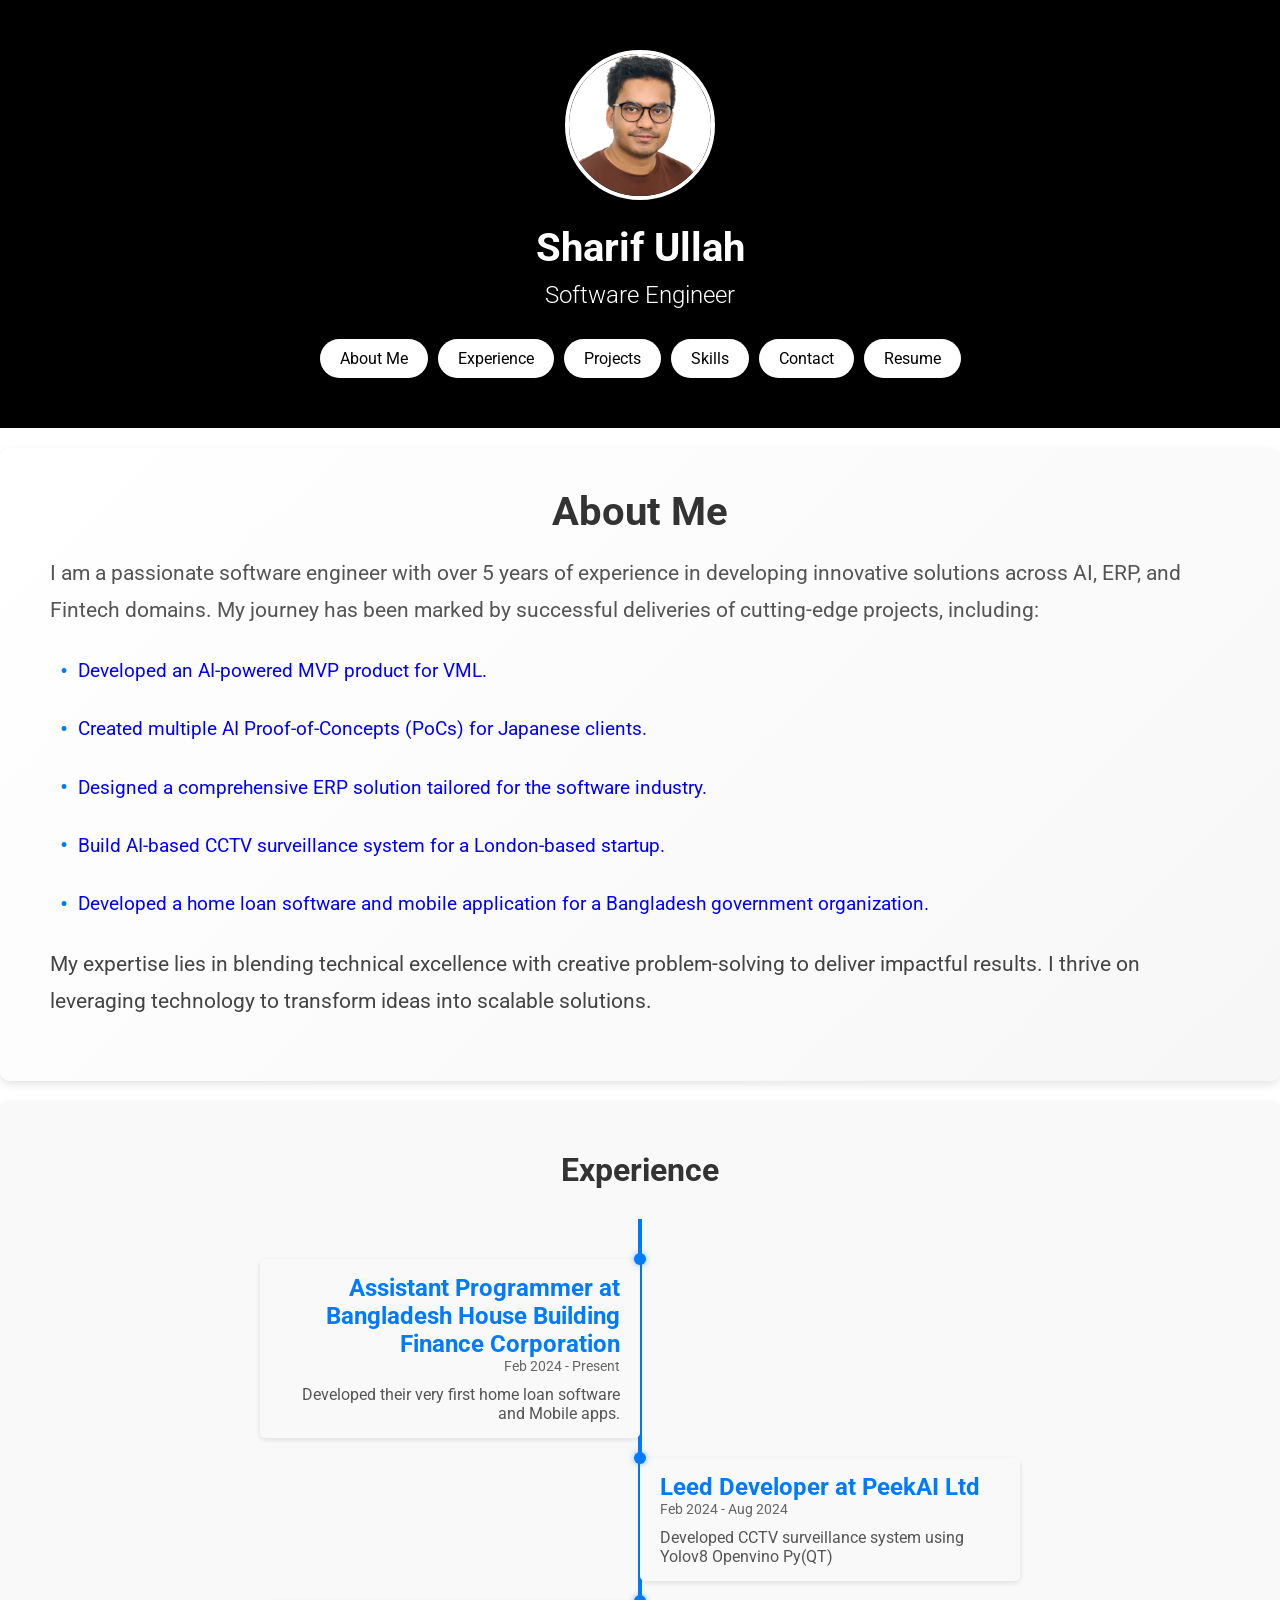
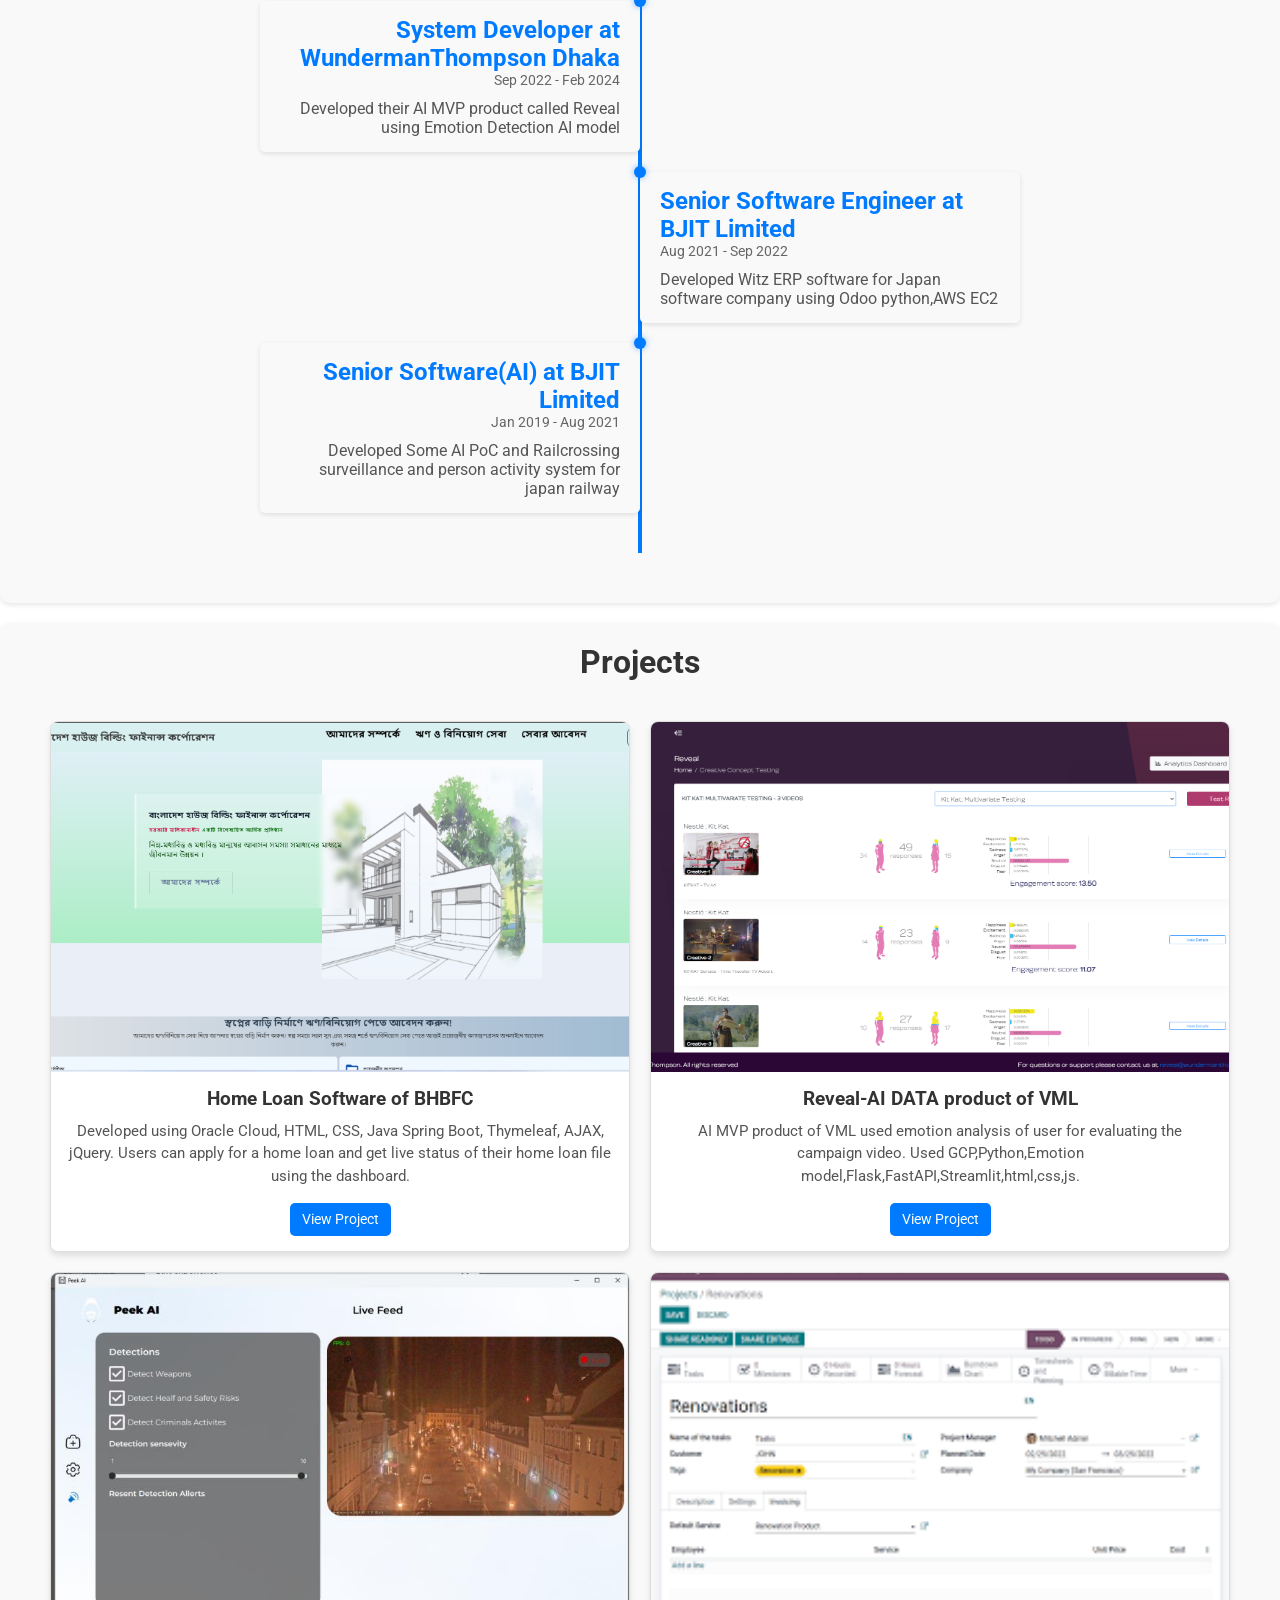
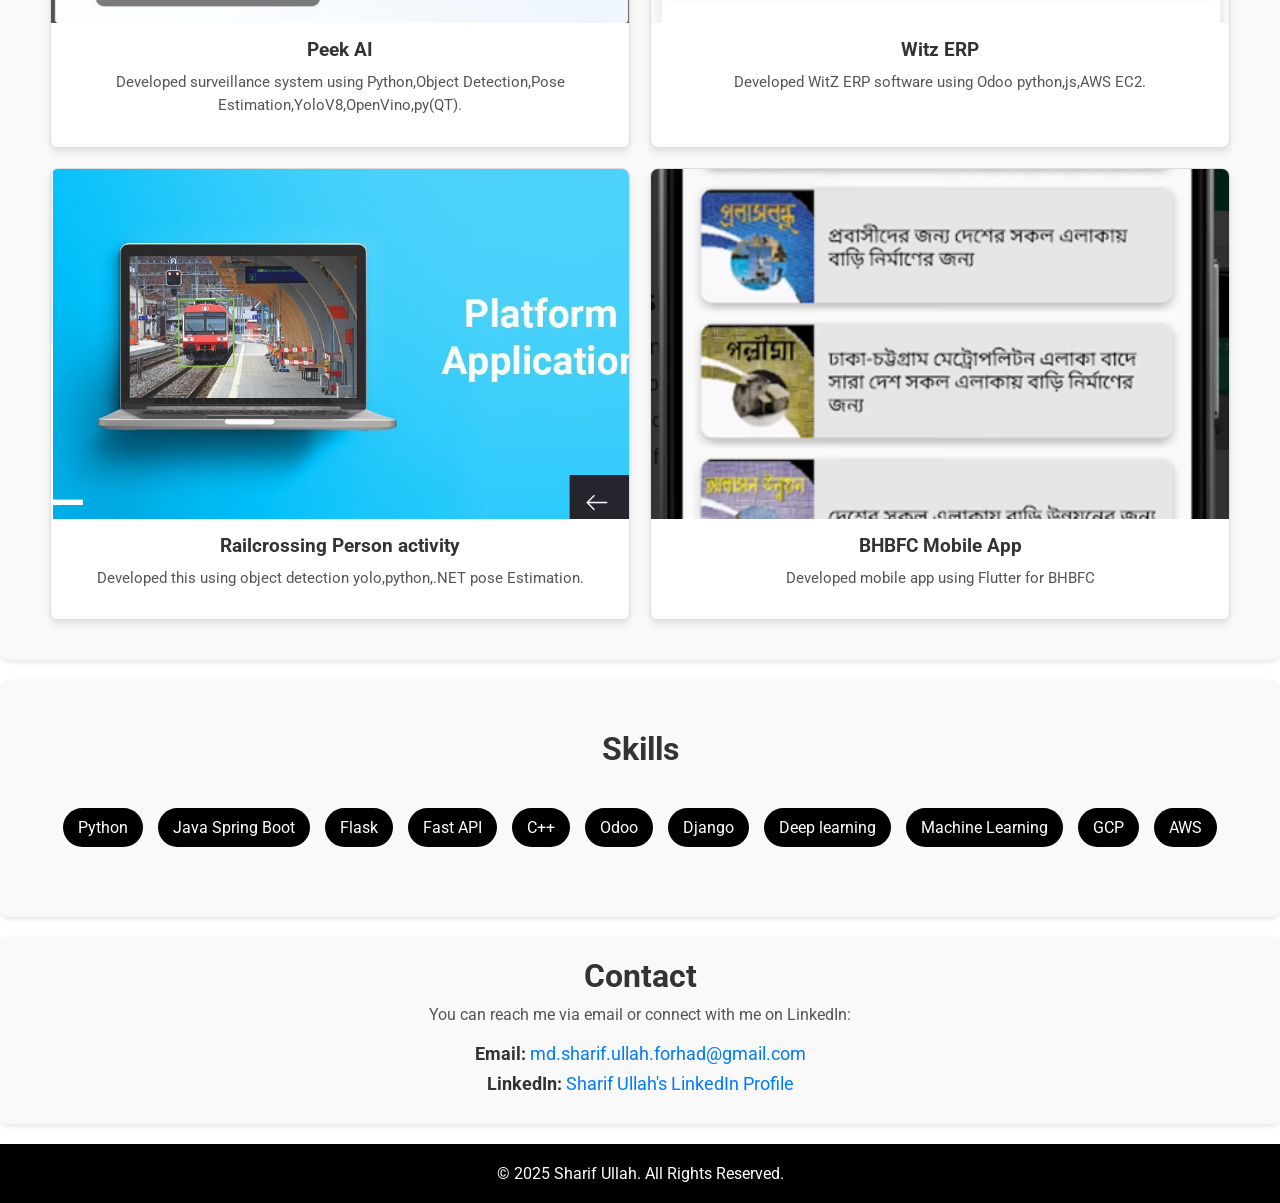
==== index.html @ b0930fbf "created my github io pages" ====
<!DOCTYPE html>
<html lang="en">
<head>
    <meta charset="UTF-8">
    <meta name="viewport" content="width=device-width, initial-scale=1.0">
    <title>Sharif Ullah</title>
    <link href="https://fonts.googleapis.com/css2?family=Roboto:wght@300;400;700&display=swap" rel="stylesheet">
    <style>
        * {
            margin: 0;
            padding: 0;
            box-sizing: border-box;
            font-family: 'Roboto', sans-serif;
        }

        body {
            scroll-behavior: smooth;
            color: #333;
        }

        .header {
            background: #000;
            color: #fff;
            text-align: center;
            padding: 50px 20px;
        }

        .header img {
            width: 150px;
            height: 150px;
            border-radius: 50%;
            border: 4px solid #fff;
            margin-bottom: 20px;
        }

        .header h1 {
            font-size: 2.5rem;
            margin-bottom: 10px;
        }

        .header h2 {
            font-size: 1.5rem;
            font-weight: 300;
            margin-bottom: 30px;
        }

        .nav-buttons {
            display: flex;
            justify-content: center;
            gap: 10px;
        }

        .nav-buttons a {
            text-decoration: none;
            background: #fff;
            color: #000;
            padding: 10px 20px;
            border-radius: 20px;
            font-size: 1rem;
            transition: all 0.3s ease;
        }

        .nav-buttons a:hover {
            background: #f0f0f0;
        }

        section {
            padding: 50px 20px;
            text-align: center;
        }

        #about, #experience, #projects, #skills, #contact {
            background: #f9f9f9;
            margin: 20px 0;
            border-radius: 10px;
            box-shadow: 0 2px 5px rgba(0, 0, 0, 0.1);
        }

        section h2 {
            font-size: 2rem;
            margin-bottom: 20px;
        }

        .experience-container {
            display: flex;
            flex-direction: column;
            align-items: center;
            gap: 20px;
            padding: 20px;
        }

        .experience-item {
            background: #fff;
            border-radius: 10px;
            padding: 20px;
            width: 80%;
            box-shadow: 0 2px 5px rgba(0, 0, 0, 0.1);
            text-align: left;
        }

        .experience-item h3 {
            font-size: 1.5rem;
            margin-bottom: 10px;
        }

        .experience-item p {
            font-size: 1rem;
            line-height: 1.5;
        }

        .project-cards {
            display: grid;
            grid-template-columns: repeat(auto-fit, minmax(300px, 1fr));
            gap: 20px;
            padding: 20px;
        }

        .project-card {
            background: #fff;
            border-radius: 10px;
            box-shadow: 0 2px 5px rgba(0, 0, 0, 0.1);
            overflow: hidden;
            transition: transform 0.3s ease;
        }

        .project-card:hover {
            transform: translateY(-10px);
        }

        .project-card img {
            width: 100%;
            height: 200px;
            object-fit: cover;
        }

        .project-card .content {
            padding: 20px;
        }

        .project-card h3 {
            font-size: 1.5rem;
            margin-bottom: 10px;
        }

        .project-card p {
            font-size: 1rem;
            line-height: 1.5;
        }

        .skills-list {
            display: flex;
            justify-content: center;
            gap: 15px;
            flex-wrap: wrap;
            list-style: none;
            padding: 20px 0;
        }

        .skills-list li {
            background: #000;
            color: #fff;
            padding: 10px 15px;
            border-radius: 20px;
        }

        footer {
            text-align: center;
            padding: 20px;
            background: #000;
            color: #fff;
        }

        #about {
    background: linear-gradient(135deg, #ffffff, #f7f7f7);
    padding: 40px 50px;
    border-radius: 10px;
    box-shadow: 0 4px 8px rgba(0, 0, 0, 0.1);
    font-family: 'Times New Roman', Times, serif;
    width: 100%;
    box-sizing: border-box;
    text-align: left;
}

#about h2 {
    font-size: 2.5rem;
    color: #333;
    text-align: center;
    margin-bottom: 20px;
    font-weight: bold;
}

#about p {
    font-size: 1.3rem;
    line-height: 1.8;
    color: #555;
    margin-bottom: 20px;
}




#about p:last-of-type {
    font-size: 1.3rem;
    line-height: 1.8;
    color: #444;
    margin-top: 20px;
}


#about ul {
    list-style-type: none;
    padding: 0;
    margin: 0;
    font-size: 1.2rem;
    line-height: 1.8;
    color: blue;
    justify-content:center;
}

#about ul li {
    margin-bottom: 15px;
    display: flex;
    align-items: center;
    padding-left: 10px;
}

#about ul li::before {
    content: '\2022'; /* Unicode for bullet point */
    font-size: 1.5rem;
    color: #007BFF; /* Blue color for emphasis */
    margin-right: 10px;
}

#experience {
    padding: 50px 20px;
    font-family: 'Times New Roman', serif;
}

#experience h2 {
    text-align: center;
    font-size: 2rem;
    margin-bottom: 30px;
    color: #333;
}

.timeline {
    position: relative;
    padding: 20px 0;
    margin: 0 auto;
    max-width: 800px;
}

.timeline::before {
    content: '';
    position: absolute;
    left: 50%;
    top: 0;
    bottom: 0;
    width: 4px;
    background-color: #007BFF;
    transform: translateX(-50%);
}

.timeline-item {
    position: relative;
    margin: 20px 0;
    padding-left: 50%;
    padding-right: 20px;
    text-align: left;
}

.timeline-date {
    display: block;
    font-size: 0.9rem;
    color: #666;
    margin-bottom: 5px;
}

.timeline-item:nth-child(odd) {
    padding-left: 20px;
    padding-right: 50%;
    text-align: right;
}

.timeline-dot {
    position: absolute;
    top: 0;
    left: 50%;
    width: 12px;
    height: 12px;
    background-color: #007BFF;
    border-radius: 50%;
    transform: translate(-50%, -50%);
    box-shadow: 0 0 6px rgba(0, 123, 255, 0.5);
}

.timeline-content {
    background-color: #f9f9f9;
    padding: 15px 20px;
    border-radius: 5px;
    box-shadow: 0 2px 5px rgba(0, 0, 0, 0.1);
    display: inline-block;
}

.timeline-content h3 {
    margin: 0;
    font-size: 1.5rem;
    color: #007BFF;
}

.timeline-content p {
    margin: 10px 0 0;
    font-size: 1rem;
    color: #555;
}

.project-card {
    position: relative;
    border: 1px solid #ddd;
    border-radius: 8px;
    overflow: hidden;
    box-shadow: 0 4px 6px rgba(0, 0, 0, 0.1);
    transition: transform 0.3s ease, box-shadow 0.3s ease;
}

.project-card:hover {
    transform: translateY(-10px);
    box-shadow: 0 8px 15px rgba(0, 0, 0, 0.2);
}

.project-card img {
    width: 100%;
    height: auto;
    display: block;
}

.project-card .content {
    padding: 15px;
    background: #fff;
}

.project-card h3 {
    margin: 0 0 10px;
    font-size: 1.2rem;
    color: #333;
}

.project-card p {
    margin: 0 0 15px;
    color: #555;
    font-size: 0.95rem;
    line-height: 1.5;
}

.project-link {
    display: inline-block;
    padding: 8px 12px;
    font-size: 0.9rem;
    color: #fff;
    background-color: #007BFF;
    text-decoration: none;
    border-radius: 5px;
    transition: background-color 0.3s ease, transform 0.2s ease;
}

.project-link:hover {
    background-color: #0056b3;
    transform: scale(1.05);
}

#projects {
    padding: 20px;
    font-family: Arial, sans-serif;
}

#projects h2 {
    text-align: center;
    margin-bottom: 20px;
    font-size: 2rem;
    color: #333;
}

.project-cards {
    display: flex;
    flex-wrap: wrap; /* Allow wrapping for responsiveness */
    gap: 20px; /* Space between cards */
    justify-content: center;
}

.project-card {
    width: calc(50% - 20px); /* 50% width minus gap for two cards in a row */
    border: 1px solid #ddd;
    border-radius: 8px;
    overflow: hidden;
    box-shadow: 0 4px 6px rgba(0, 0, 0, 0.1);
    transition: transform 0.3s ease, box-shadow 0.3s ease;
    background-color: #fff;
  
}


.project-card:hover {
    transform: translateY(-10px);
    box-shadow: 0 8px 15px rgba(0, 0, 0, 0.2);
}

.project-card img {
    width: 100%;
    height: 350px;
    display: block;
}

.project-card .content {
    padding: 15px;
}

.project-card h3 {
    margin: 0 0 10px;
    font-size: 1.2rem;
    color: #333;
}

.project-card p {
    margin: 0 0 15px;
    color: #555;
    font-size: 0.95rem;
    line-height: 1.5;
}

.project-link {
    display: inline-block;
    padding: 8px 12px;
    font-size: 0.9rem;
    color: #fff;
    background-color: #007BFF;
    text-decoration: none;
    border-radius: 5px;
    transition: background-color 0.3s ease, transform 0.2s ease;
}

.project-link:hover {
    background-color: #0056b3;
    transform: scale(1.05);
}

#contact {
    padding: 20px;
    font-family: Arial, sans-serif;
    text-align: center;
    background-color: #f9f9f9;
    border-radius: 8px;
}

#contact h2 {
    font-size: 2rem;
    color: #333;
    margin-bottom: 10px;
}

#contact p {
    font-size: 1rem;
    color: #555;
    margin-bottom: 20px;
}

#contact ul {
    list-style: none;
    padding: 0;
    margin: 0;
}

#contact li {
    margin: 10px 0;
    font-size: 1.1rem;
}

#contact a {
    color: #007BFF;
    text-decoration: none;
    transition: color 0.3s ease;
}

#contact a:hover {
    color: #0056b3;
    text-decoration: underline;
}


@media (max-width: 768px) {
    .timeline::before {
        left: 20px;
    }

    .timeline-item {
        padding-left: 40px;
        padding-right: 20px;
        text-align: left;
    }

    .timeline-item:nth-child(odd) {
        padding-left: 40px;
        padding-right: 20px;
        text-align: left;
    }

    .timeline-dot {
        left: 20px;
    }
}




    </style>
    
</head>
<body>

    <header class="header">
        <img src="assets/sharif_profile.jpg" alt="Your Picture">
        <h1>Sharif Ullah</h1>
        <h2>Software Engineer</h2>
        <div class="nav-buttons">
            <a href="#about">About Me</a>
            <a href="#experience">Experience</a>
            <a href="#projects">Projects</a>
            <a href="#skills">Skills</a>
            <a href="#contact">Contact</a>
            <a href="/assets/updated_cv_sharif.pdf" target="_blank">Resume</a>

        </div>
    </header>

    <section id="about">
        <h2>About Me</h2>
        <p>I am a passionate software engineer with over 5 years of experience in developing innovative solutions across AI, ERP, and Fintech domains. My journey has been marked by successful deliveries of cutting-edge projects, including:  </p>
        <ul>
            <li>Developed an AI-powered MVP product for VML.</li>
            <li>Created multiple AI Proof-of-Concepts (PoCs) for Japanese clients.</li>
            <li>Designed a comprehensive ERP solution tailored for the software industry.</li>
            <li>Build AI-based CCTV surveillance system for a London-based startup.</li>
            <li>Developed a home loan software and mobile application for a Bangladesh government organization.</li>
        </ul>
        <p>My expertise lies in blending technical excellence with creative problem-solving to deliver impactful results. I thrive on leveraging technology to transform ideas into scalable solutions.</p>
    </section>

    <section id="experience">
        <h2>Experience</h2>
        <div class="timeline">
            <div class="timeline-item">
                <div class="timeline-dot"></div>
                <div class="timeline-content">
                    <h3>Assistant Programmer at Bangladesh House Building Finance Corporation</h3>
                    <span class="timeline-date">Feb 2024 - Present</span>
                    <p>Developed their very first home loan software and Mobile apps.</p>
                </div>
            </div>
            <div class="timeline-item">
                <div class="timeline-dot"></div>
                <div class="timeline-content">
                    <h3>Leed Developer at PeekAI Ltd</h3>
                    <span class="timeline-date">Feb 2024 - Aug 2024</span>
                    <p>Developed CCTV surveillance system using Yolov8 Openvino Py(QT)</p>
                </div>
            </div>


            <div class="timeline-item">
                <div class="timeline-dot"></div>
                <div class="timeline-content">
                    <h3>System Developer at WundermanThompson Dhaka</h3>
                    <span class="timeline-date">Sep 2022 - Feb 2024</span>
                    <p>Developed their AI MVP product called Reveal using Emotion Detection AI model</p>
                </div>
            </div>

            <div class="timeline-item">
                <div class="timeline-dot"></div>
                <div class="timeline-content">
                    <h3>Senior Software Engineer at BJIT Limited</h3>
                    <span class="timeline-date">Aug 2021 - Sep  2022</span>
                    <p>Developed Witz ERP software for Japan software company using Odoo python,AWS EC2</p>
                </div>
            </div>

            <div class="timeline-item">
                <div class="timeline-dot"></div>
                <div class="timeline-content">
                    <h3>Senior Software(AI) at BJIT Limited</h3>
                    <span class="timeline-date">Jan 2019 - Aug  2021</span>
                    <p>Developed Some AI PoC and Railcrossing  surveillance and person activity system for japan railway</p>
                </div>
            </div>

            
        </div>
    </section>
    
    

    <section id="projects">
        <h2>Projects</h2>
        <div class="project-cards">
            <div class="project-card">
                <img src="assets/esheba.png" alt="Project 1">
                <div class="content">
                    <h3>Home Loan Software of BHBFC</h3>
                    <p>Developed using Oracle Cloud, HTML, CSS, Java Spring Boot, Thymeleaf, AJAX, jQuery. Users can apply for a home loan and get live status of their home loan file using the dashboard.</p>
                    <a href="https://esheba.bhbfc.gov.bd/" target="_blank" class="project-link">View Project</a>
                </div>
            </div>
            
            <div class="project-card">
                <img src="assets/reveal.png" alt="Project 2">
                <div class="content">
                    <h3>Reveal-AI DATA product of VML</h3>
                    <p>AI MVP product of VML used emotion analysis of user for evaluating the campaign video. Used GCP,Python,Emotion model,Flask,FastAPI,Streamlit,html,css,js.</p>
                    <a href="https://www.vml.com/reveal" target="_blank" class="project-link">View Project</a>
                </div>
            </div>
            <div class="project-card">
                <img src="assets/peek_ai.jpg" alt="Project 3">
                <div class="content">
                    <h3>Peek AI</h3>
                    <p>Developed surveillance system using Python,Object Detection,Pose Estimation,YoloV8,OpenVino,py(QT).</p>
                </div>
            </div>

            <div class="project-card">
                <img src="assets/erp.png" alt="Project 3">
                <div class="content">
                    <h3>Witz ERP</h3>
                    <p>Developed WitZ ERP software using Odoo python,js,AWS EC2.</p>
                </div>
            </div>
            <div class="project-card">
                <img src="assets/railcrossing.png" alt="Project 3">
                <div class="content">
                    <h3>Railcrossing Person activity</h3>
                    <p>Developed this using object detection yolo,python,.NET pose Estimation.</p>
                </div>
            </div>
            <div class="project-card">
                <img src="assets/mobile_app.png" alt="Project 3">
                <div class="content">
                    <h3>BHBFC Mobile App</h3>
                    <p>Developed mobile app using Flutter for BHBFC</p>
                </div>
            </div>


        </div>
    </section>

    <section id="skills">
        <h2>Skills</h2>
        <ul class="skills-list">
            <li>Python</li>
            <li>Java Spring Boot</li>
            <li>Flask</li>
            <li>Fast API</li>
            <li>C++</li>
            <li>Odoo</li>
            <li>Django</li>
            <li>Deep learning</li>
            <li>Machine Learning</li>
            <li>GCP</li>
            <li>AWS</li>

        </ul>
    </section>

    <section id="contact">
        <h2>Contact</h2>
        <p>You can reach me via email or connect with me on LinkedIn:</p>
        <ul>
            <li>
                <strong>Email:</strong> 
                <a href="mailto:md.sharif.ullah.forhad@gmail.com">md.sharif.ullah.forhad@gmail.com</a>
            </li>
            <li>
                <strong>LinkedIn:</strong> 
                <a href="https://www.linkedin.com/in/sharif-ullah-781414139/?originalSubdomain=bd" target="_blank">
                    Sharif Ullah's LinkedIn Profile
                </a>
            </li>
        </ul>
    </section>
    

    <footer>
        <p>&copy; 2025 Sharif Ullah. All Rights Reserved.</p>
    </footer>

</body>
</html>
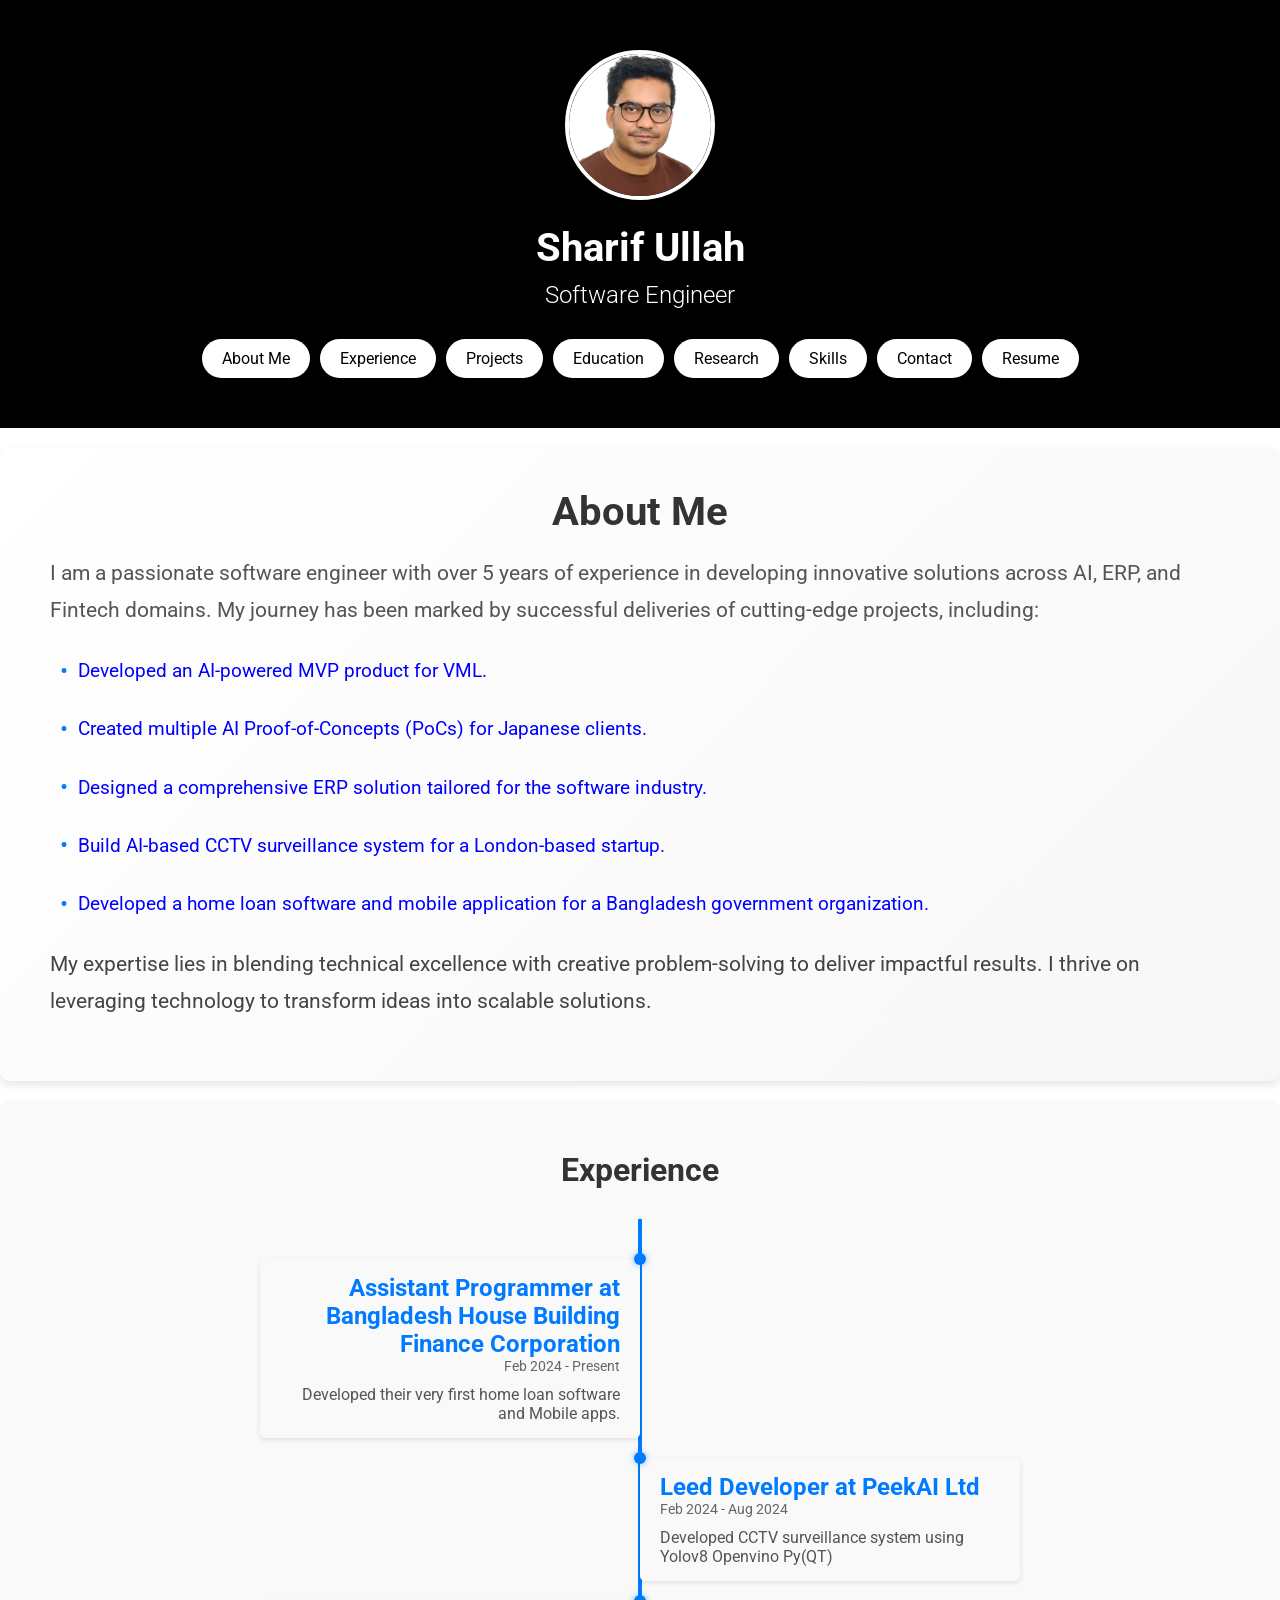
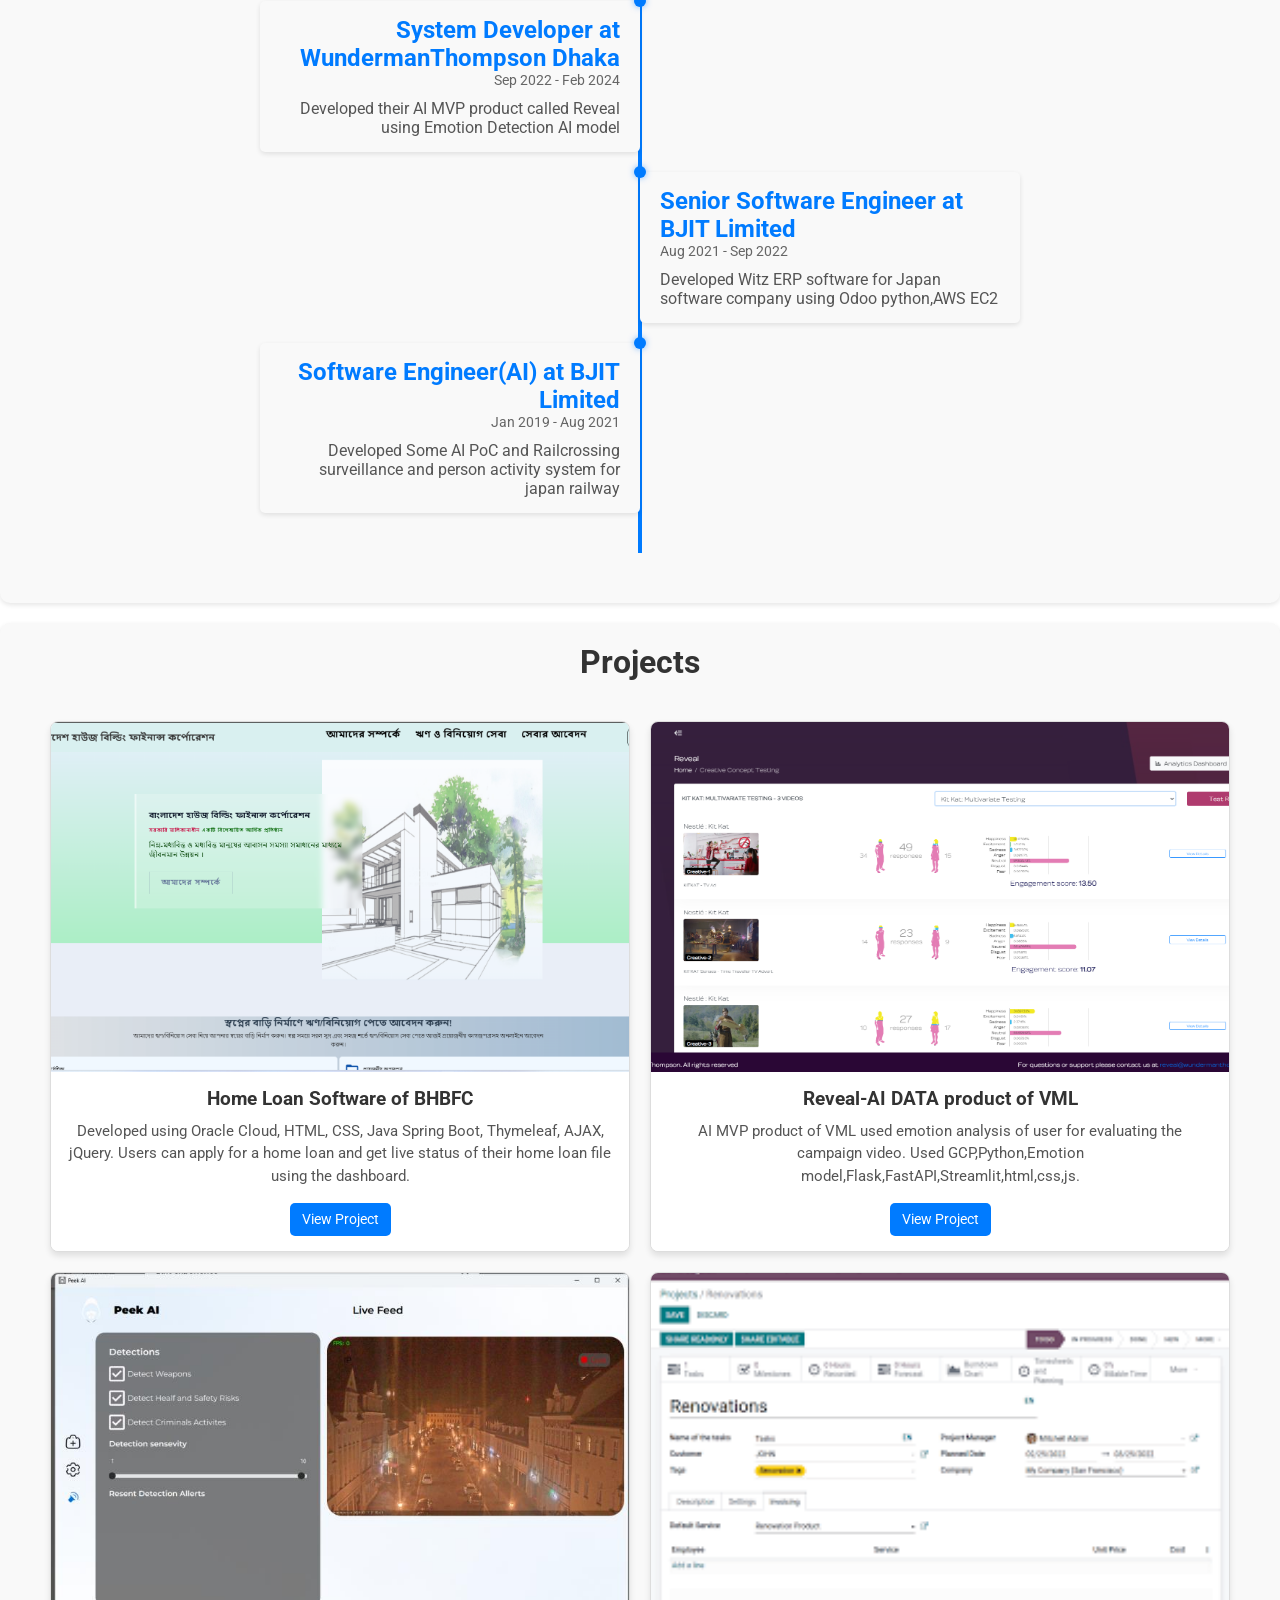
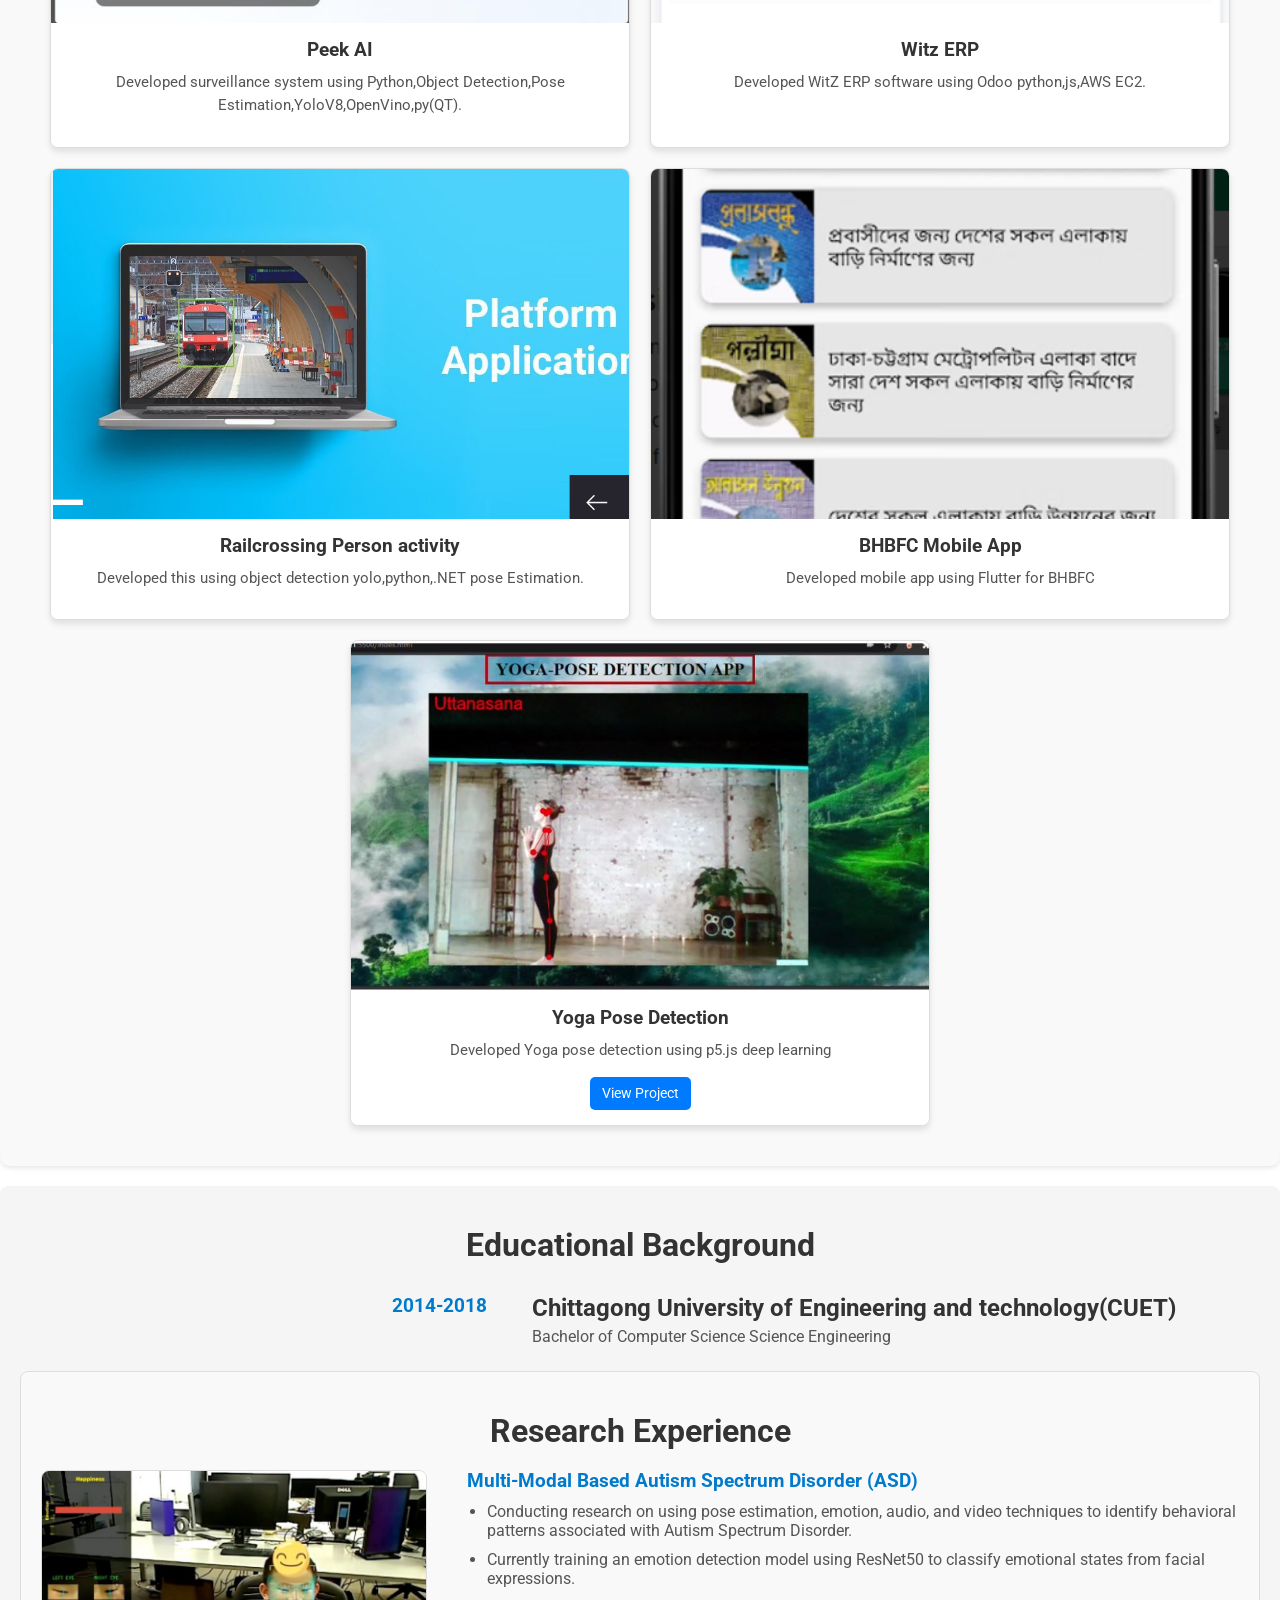
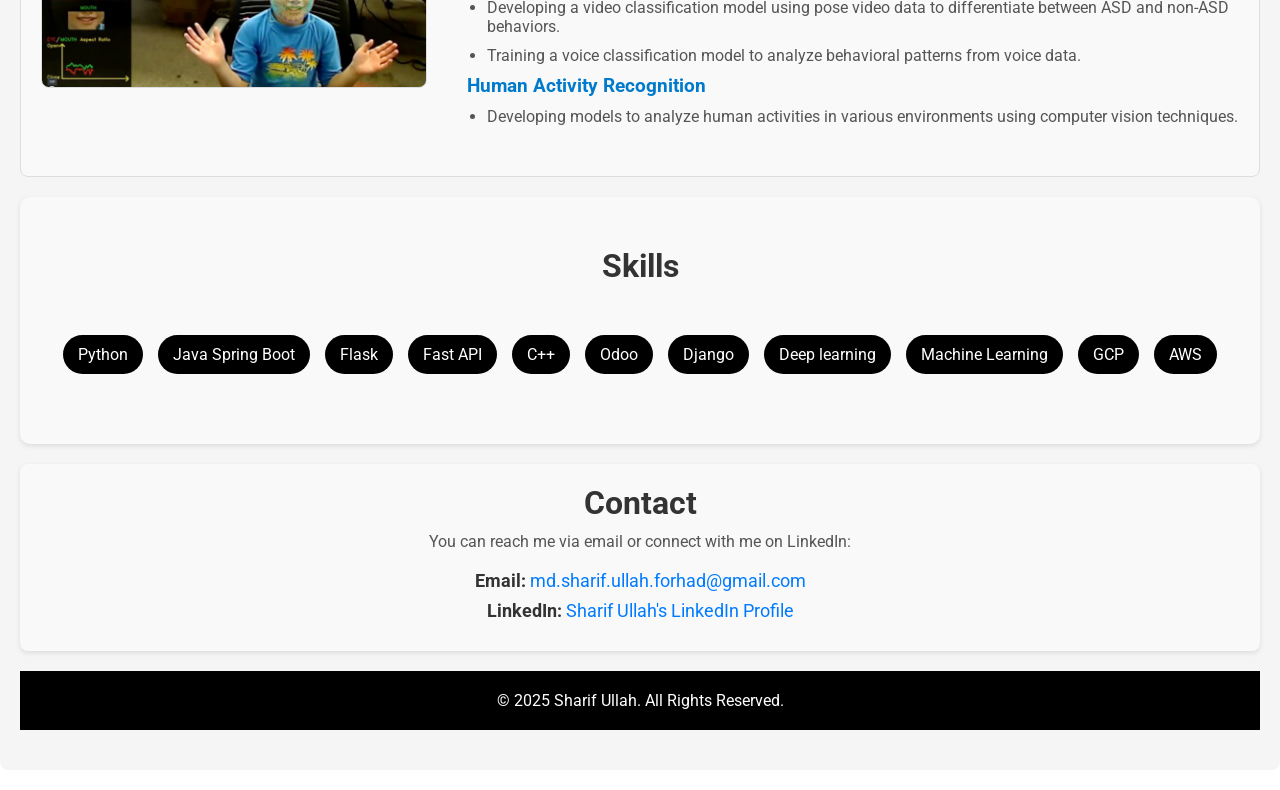
==== commit 0641a668: "fixed the issue" ====
--- a/index.html
+++ b/index.html
@@ -89,6 +89,72 @@
             padding: 20px;
         }
 
+        .education-section {
+  font-family: Arial, sans-serif;
+  padding: 40px 20px;
+  background-color: #f5f5f5;
+  border-radius: 8px;
+  max-width: 100%;
+  margin: 20px auto;
+  box-sizing: border-box;
+}
+
+.education-section h2 {
+  text-align: center;
+  color: #333;
+  margin-bottom: 30px;
+  font-size: 2rem;
+}
+
+.education-list {
+  display: flex;
+  flex-direction: column;
+  gap: 20px;
+  margin-left:30%;
+}
+
+.education-item {
+  display: flex;
+  align-items: flex-start;
+  gap: 20px;
+}
+
+.education-year {
+  flex: 0 0 120px;
+  font-weight: bold;
+  font-size: 1.2rem;
+  color: #007acc;
+}
+
+.education-details {
+  flex: 1;
+}
+
+.education-details h3 {
+  margin: 0;
+  font-size: 1.5rem;
+  color: #333;
+}
+
+.education-details p {
+  margin: 5px 0;
+  color: #555;
+  font-size: 1rem;
+}
+
+@media (max-width: 768px) {
+  .education-item {
+    flex-direction: column;
+    align-items: flex-start;
+  }
+
+  .education-year {
+    margin-bottom: 5px;
+    font-size: 1.1rem;
+  }
+}
+
+
         .experience-item {
             background: #fff;
             border-radius: 10px;
@@ -169,6 +235,83 @@
             background: #000;
             color: #fff;
         }
+
+        .research-section {
+  font-family: Arial, sans-serif;
+  padding: 40px 20px;
+  background-color: #f9f9f9;
+  border: 1px solid #ddd;
+  border-radius: 8px;
+  max-width: 100%;
+  margin: 20px auto;
+  box-sizing: border-box;
+}
+
+.research-section h2 {
+  text-align: center;
+  color: #333;
+  margin-bottom: 20px;
+}
+
+.research-content {
+  display: flex;
+  flex-direction: row;
+  align-items: flex-start;
+  gap: 20px;
+}
+
+.research-image {
+  flex: 1;
+  max-width: 40%;
+}
+
+.research-image img {
+  max-width: 100%;
+  height: auto;
+  border-radius: 8px;
+  border: 1px solid #ddd;
+}
+
+.research-text {
+  flex: 2;
+  padding-left: 20px;
+}
+
+.research-text h3 {
+  color: #007acc;
+  margin-bottom: 10px;
+}
+
+.research-text ul {
+  list-style-type: disc;
+  margin-left: 20px;
+}
+
+.research-text li {
+  margin-bottom: 10px;
+  color: #555;
+}
+
+@media (max-width: 768px) {
+  .research-content {
+    flex-direction: column;
+    align-items: center;
+  }
+
+  .research-image {
+    max-width: 100%;
+    text-align: center;
+  }
+
+  .research-text {
+    padding-left: 0;
+    text-align: center;
+  }
+}
+
+
+
+
 
         #about {
     background: linear-gradient(135deg, #ffffff, #f7f7f7);
@@ -524,9 +667,13 @@
             <a href="#about">About Me</a>
             <a href="#experience">Experience</a>
             <a href="#projects">Projects</a>
+            <a href="#education-section">Education</a>
+            <a href="#research-section">Research</a>
+            
+
             <a href="#skills">Skills</a>
             <a href="#contact">Contact</a>
-            <a href="/assets/updated_cv_sharif.pdf" target="_blank">Resume</a>
+            <a href="https://drive.google.com/file/d/1ktSxh8OCRgGpXNfTgOxrARZ6equvmEIs/view?usp=sharing" target="_blank">Resume</a>
 
         </div>
     </header>
@@ -586,7 +733,7 @@
             <div class="timeline-item">
                 <div class="timeline-dot"></div>
                 <div class="timeline-content">
-                    <h3>Senior Software(AI) at BJIT Limited</h3>
+                    <h3>Software Engineer(AI) at BJIT Limited</h3>
                     <span class="timeline-date">Jan 2019 - Aug  2021</span>
                     <p>Developed Some AI PoC and Railcrossing  surveillance and person activity system for japan railway</p>
                 </div>
@@ -647,10 +794,66 @@
                     <p>Developed mobile app using Flutter for BHBFC</p>
                 </div>
             </div>
+            <div class="project-card">
+                <img src="assets/yoga.JPG" alt="Project 3">
+                <div class="content">
+                    <h3>Yoga Pose Detection</h3>
+                    <p>Developed Yoga pose detection using p5.js deep learning</p>
+                    <a href="https://github.com/forhadsidhu/Yoga-pose-detection" target="_blank" class="project-link">View Project</a>
+                </div>
+            </div>
 
 
         </div>
     </section>
+
+    <div class="education-section" id="education-section">
+        <h2>Educational Background</h2>
+        <div class="education-list">
+          <div class="education-item">
+            <div class="education-year">2014-2018</div>
+            <div class="education-details">
+                <h3>Chittagong University of Engineering and technology(CUET)</h3>
+              <p>Bachelor of Computer Science  Science Engineering</p>
+           
+             
+            </div>
+          </div>
+         
+      </div>
+      
+
+
+    <div class="research-section" id="research-section">
+        <h2>Research Experience</h2>
+        <div class="research-content">
+          <div class="research-image">
+            <img src="assets/asd_image.jpg" alt="ASD Research" />
+          </div>
+          <div class="research-text">
+            <h3>Multi-Modal Based Autism Spectrum Disorder (ASD)</h3>
+            <ul>
+              <li>
+                Conducting research on using pose estimation, emotion, audio, and video techniques to identify behavioral
+                patterns associated with Autism Spectrum Disorder.
+              </li>
+              <li>Currently training an emotion detection model using ResNet50 to classify emotional states from facial expressions.</li>
+              <li>Developing a video classification model using pose video data to differentiate between ASD and non-ASD behaviors.</li>
+              <li>Training a voice classification model to analyze behavioral patterns from voice data.</li>
+            </ul>
+            <h3>Human Activity Recognition</h3>
+            <ul>
+              <li>
+                Developing models to analyze human activities in various environments using computer vision techniques.
+              </li>
+            </ul>
+          </div>
+        </div>
+      </div>
+      
+
+      
+
 
     <section id="skills">
         <h2>Skills</h2>
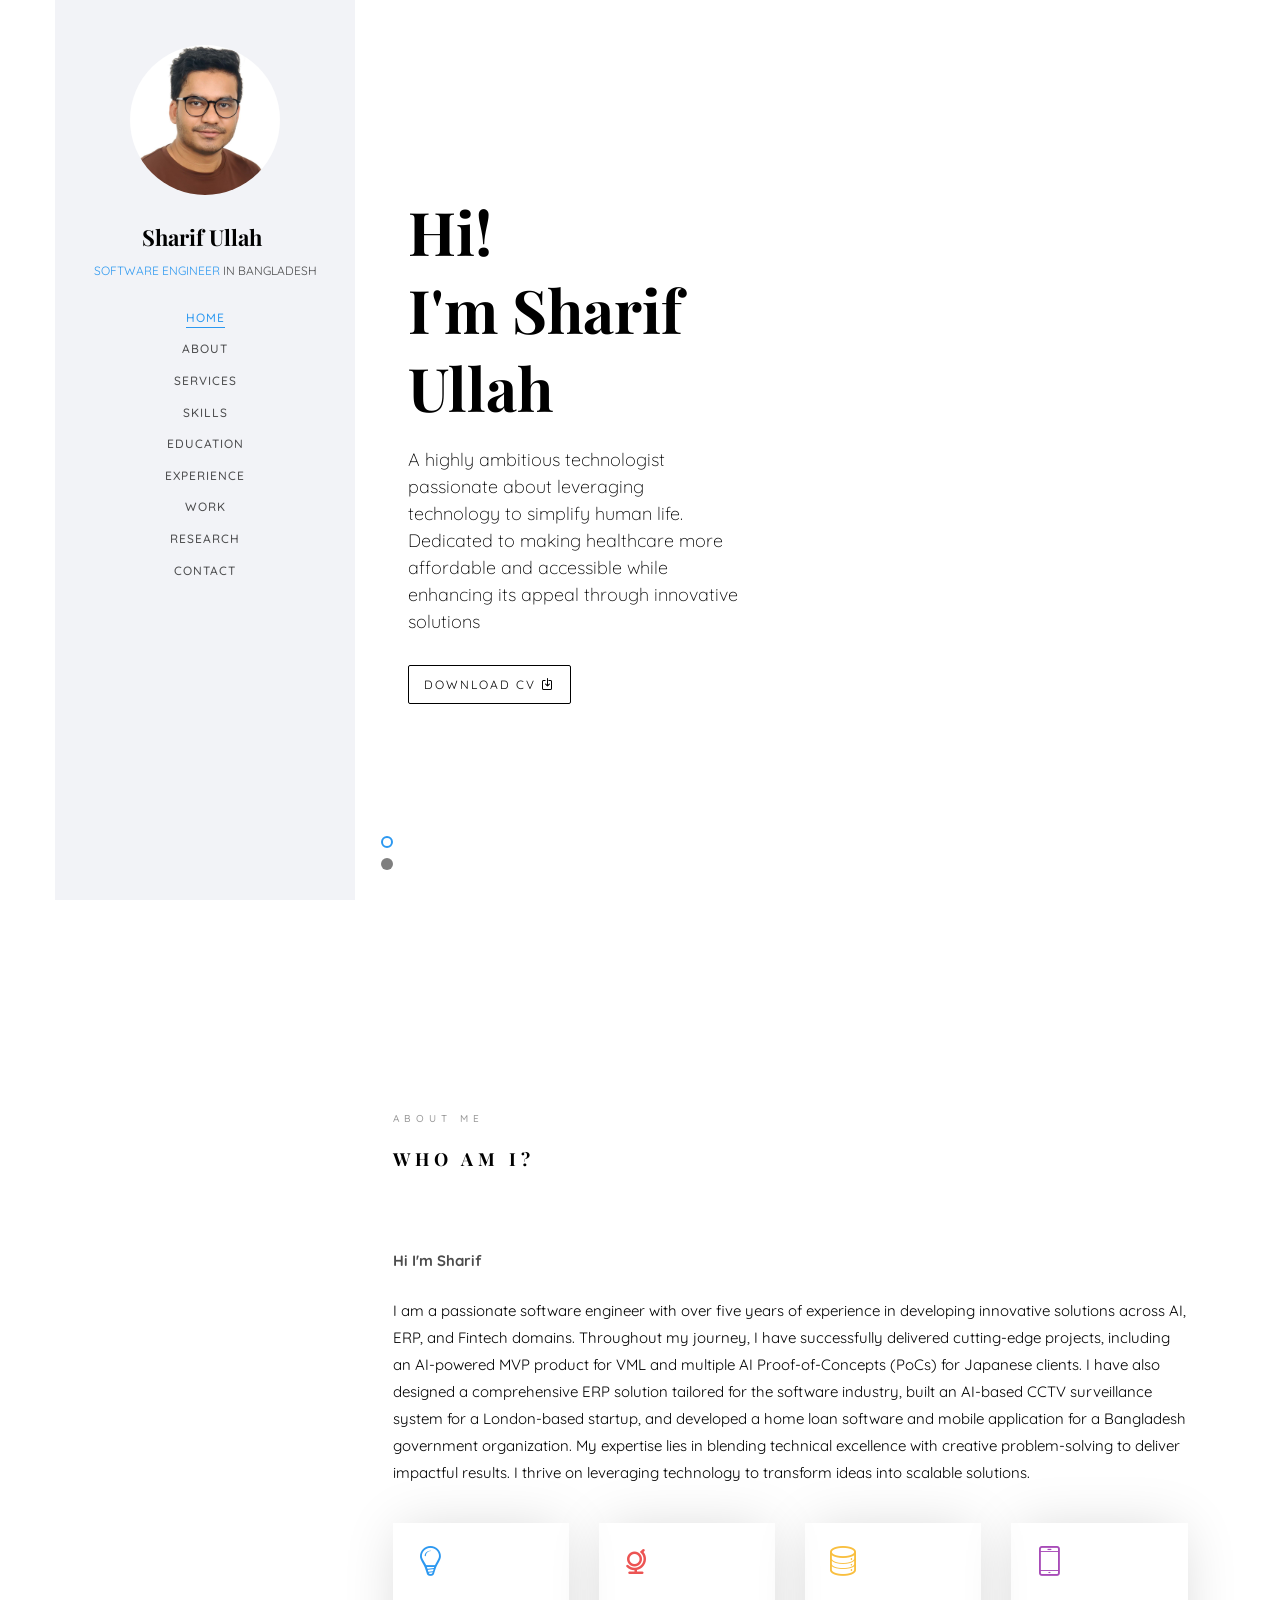
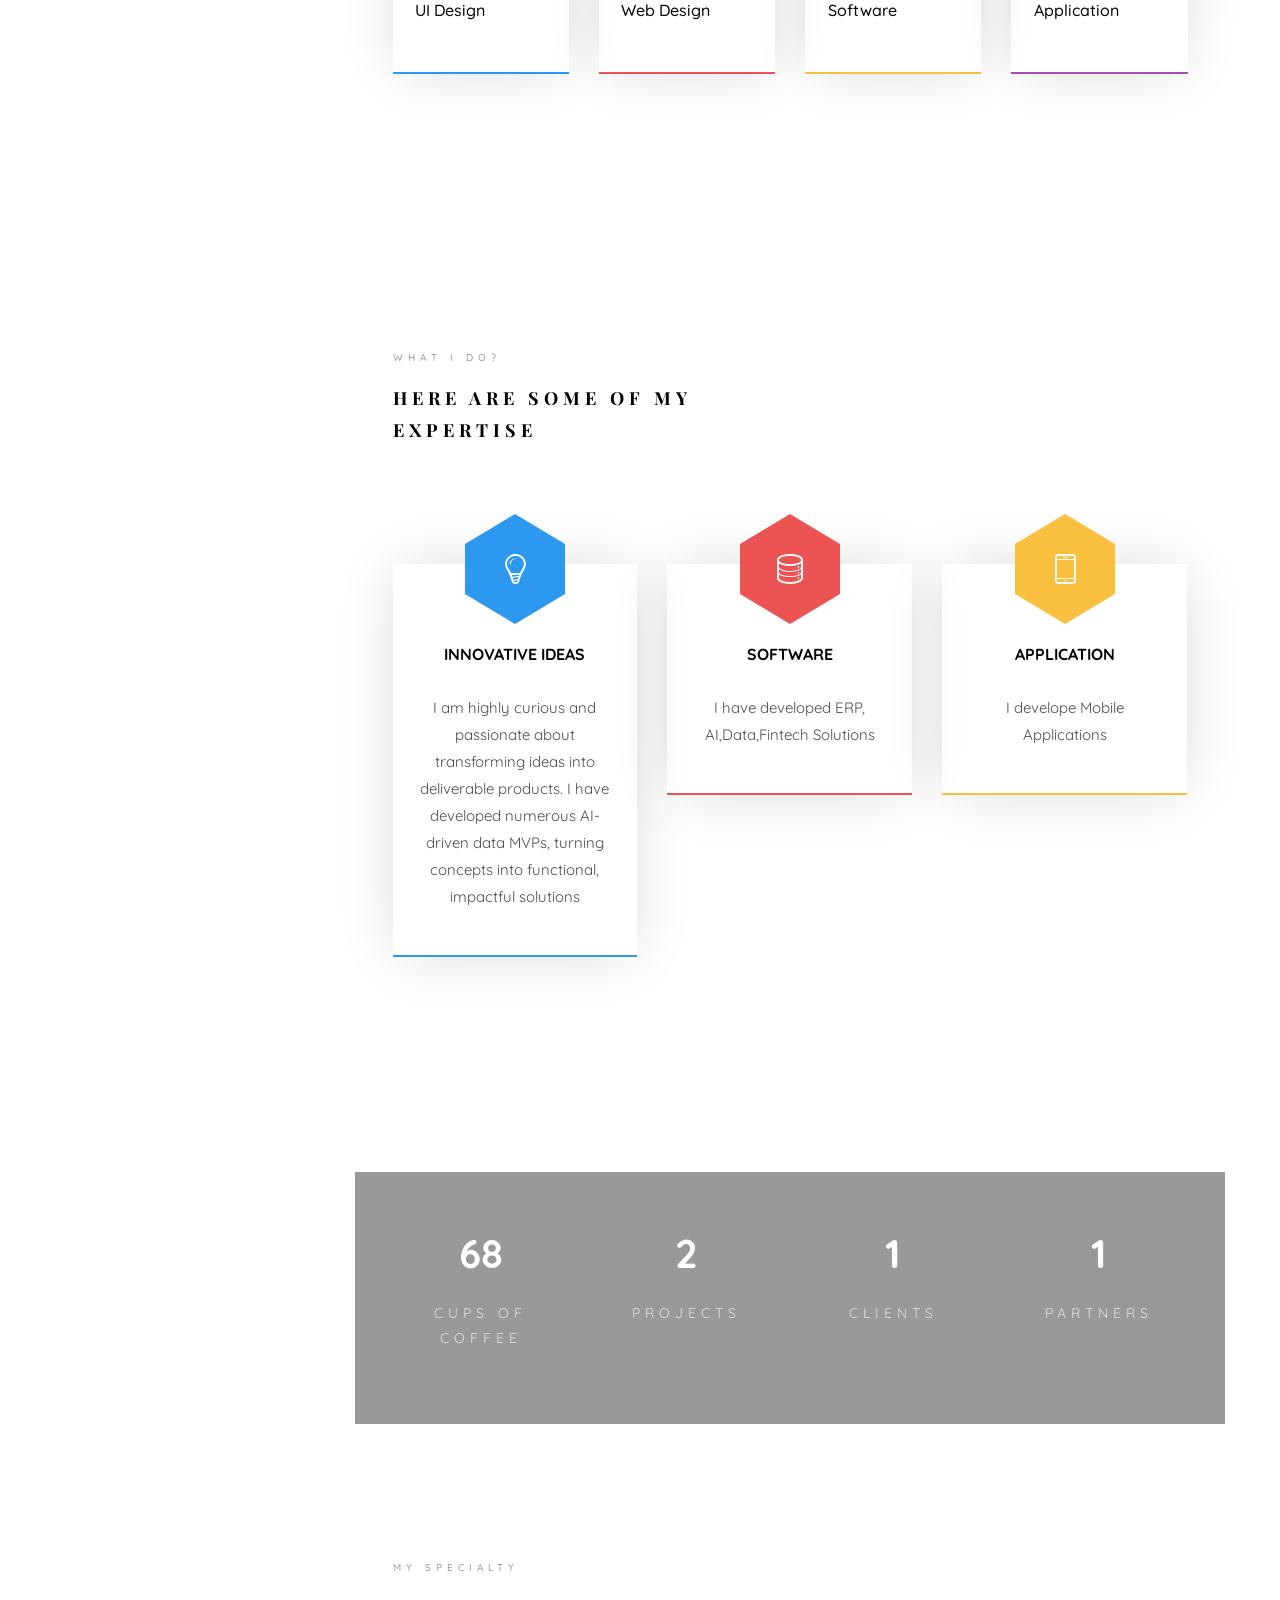
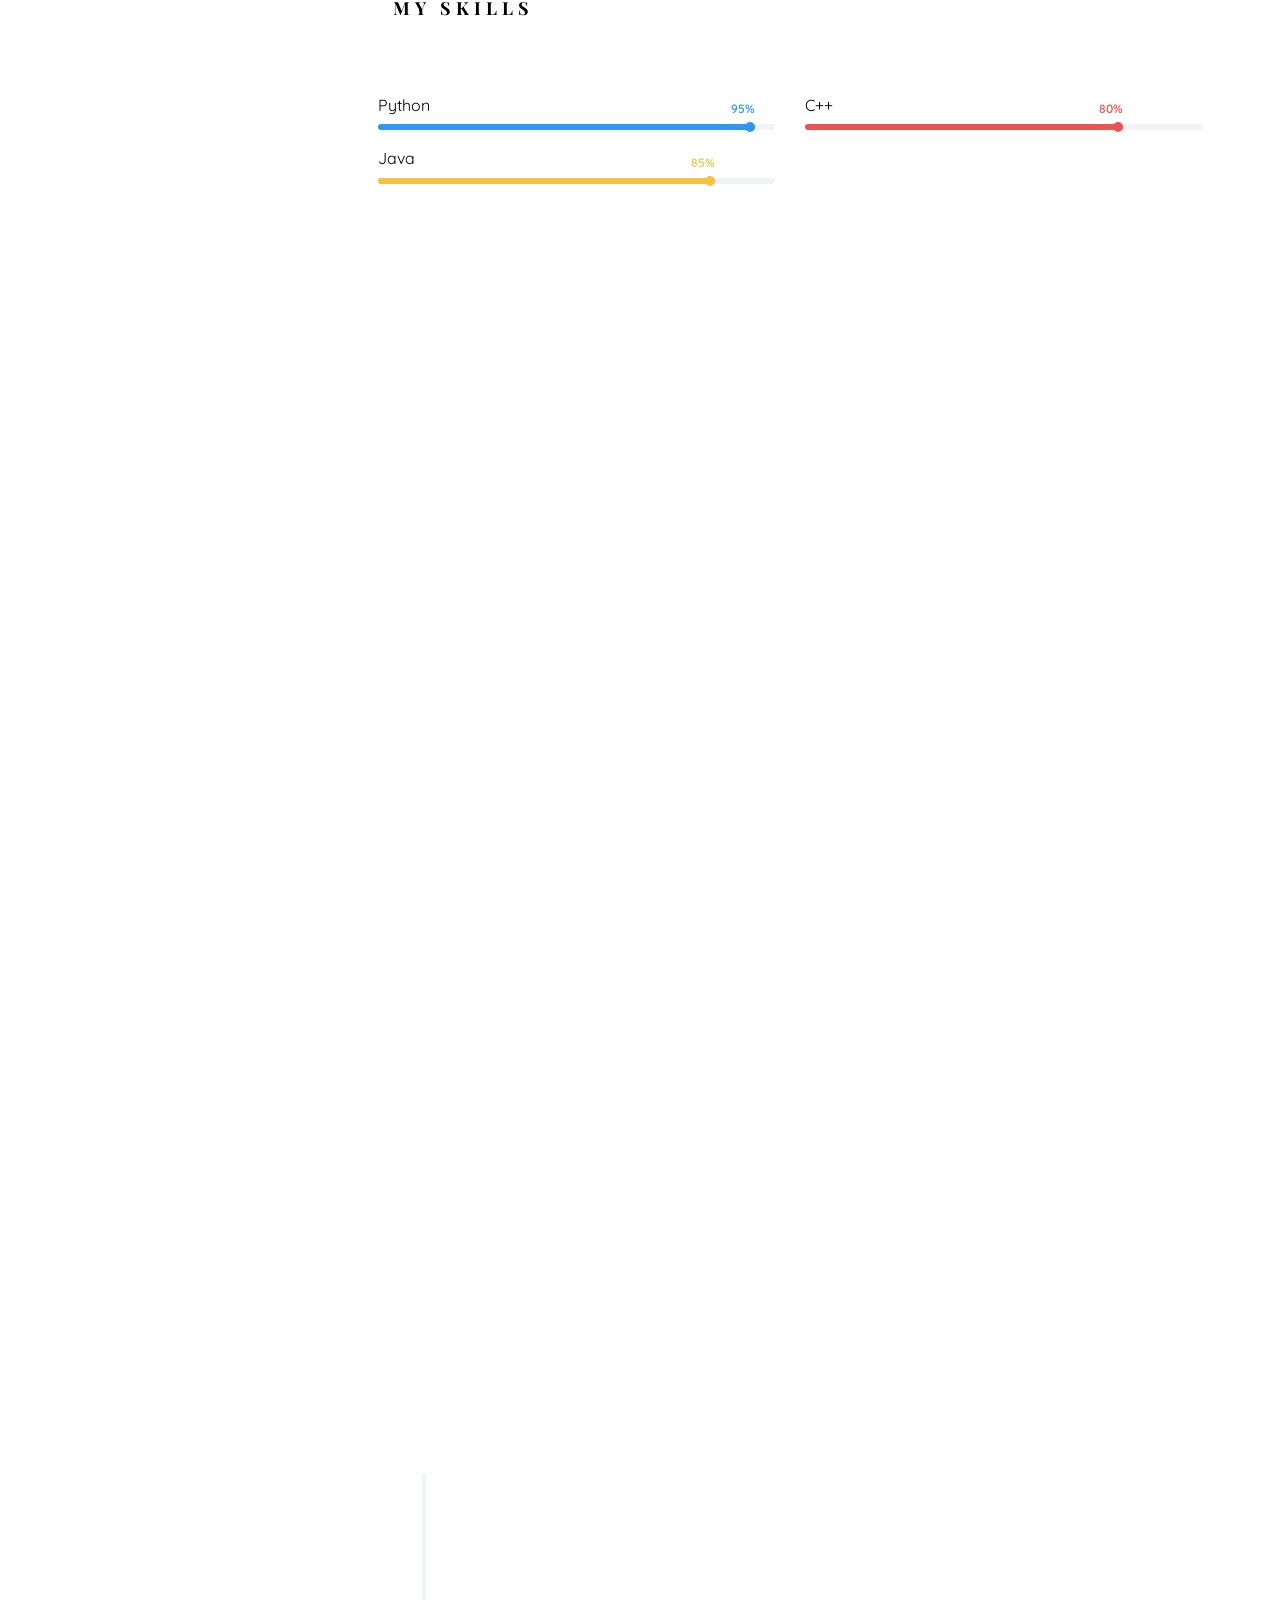
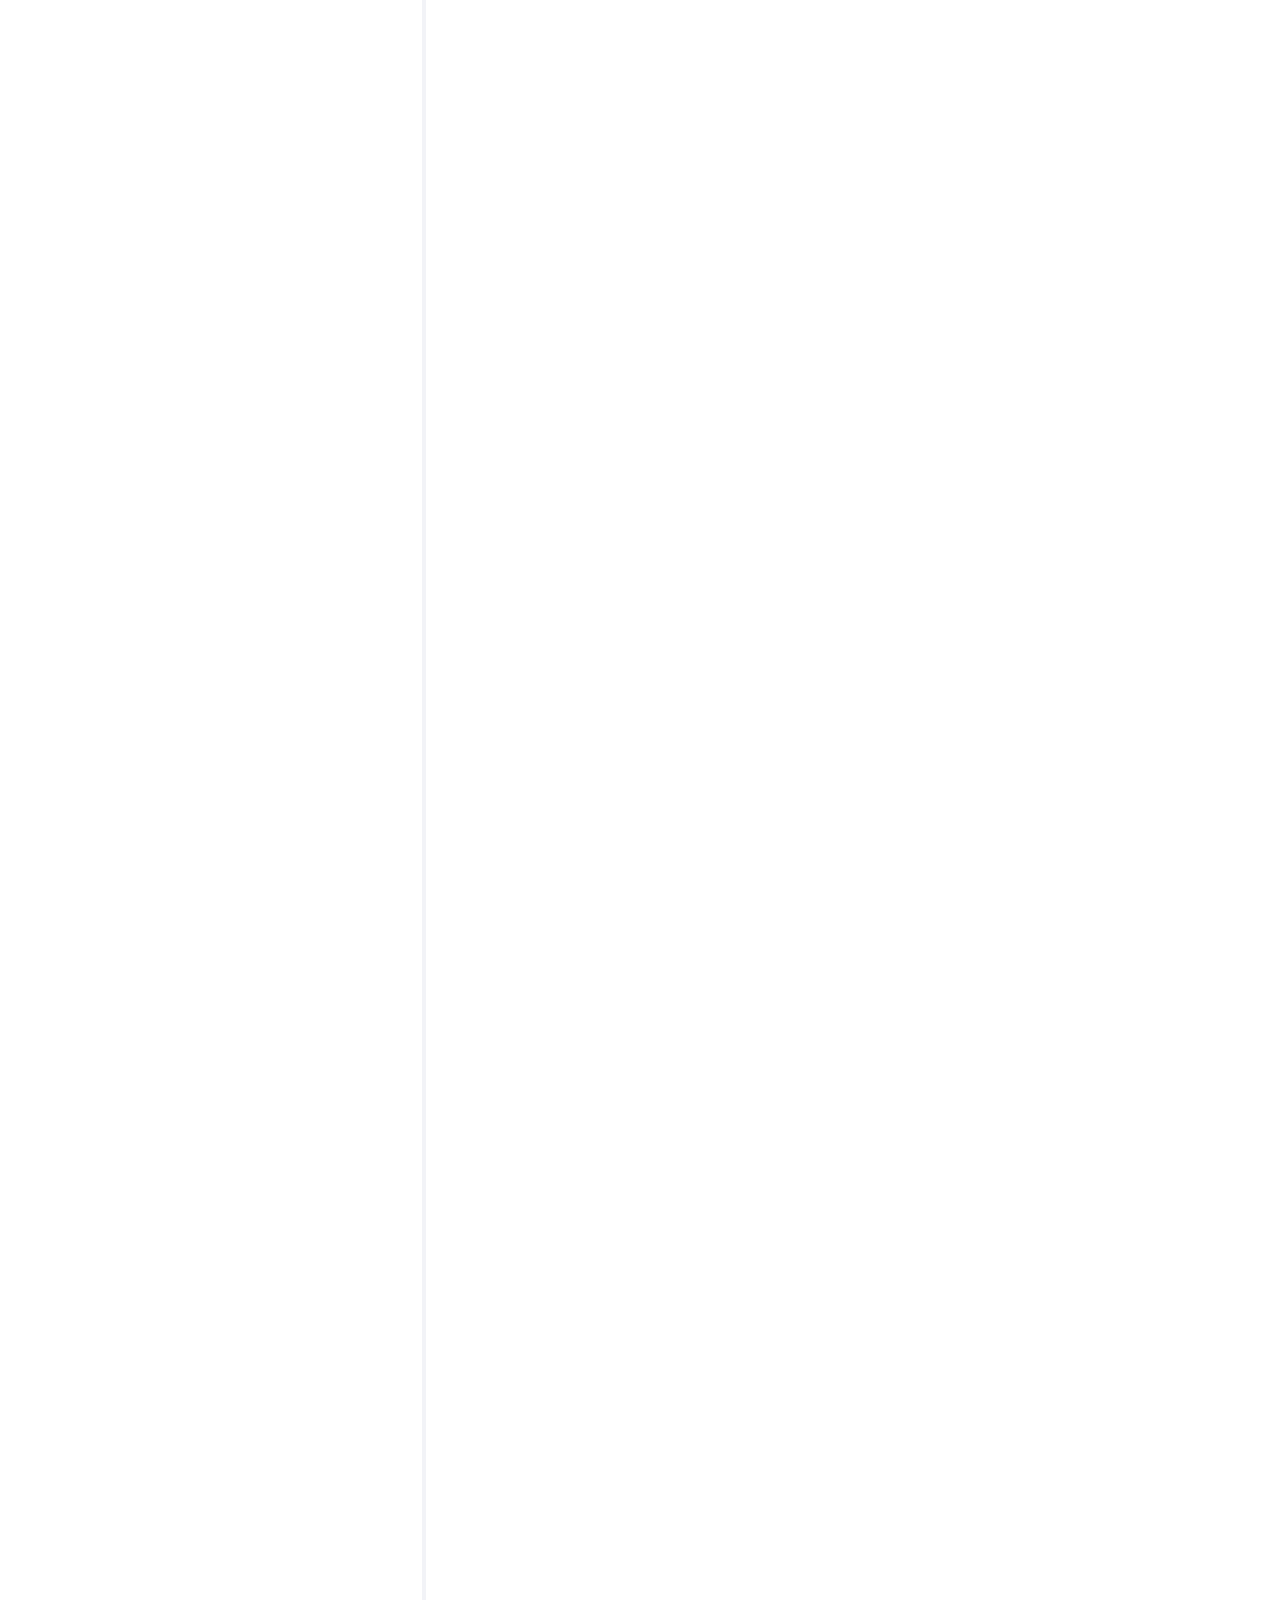
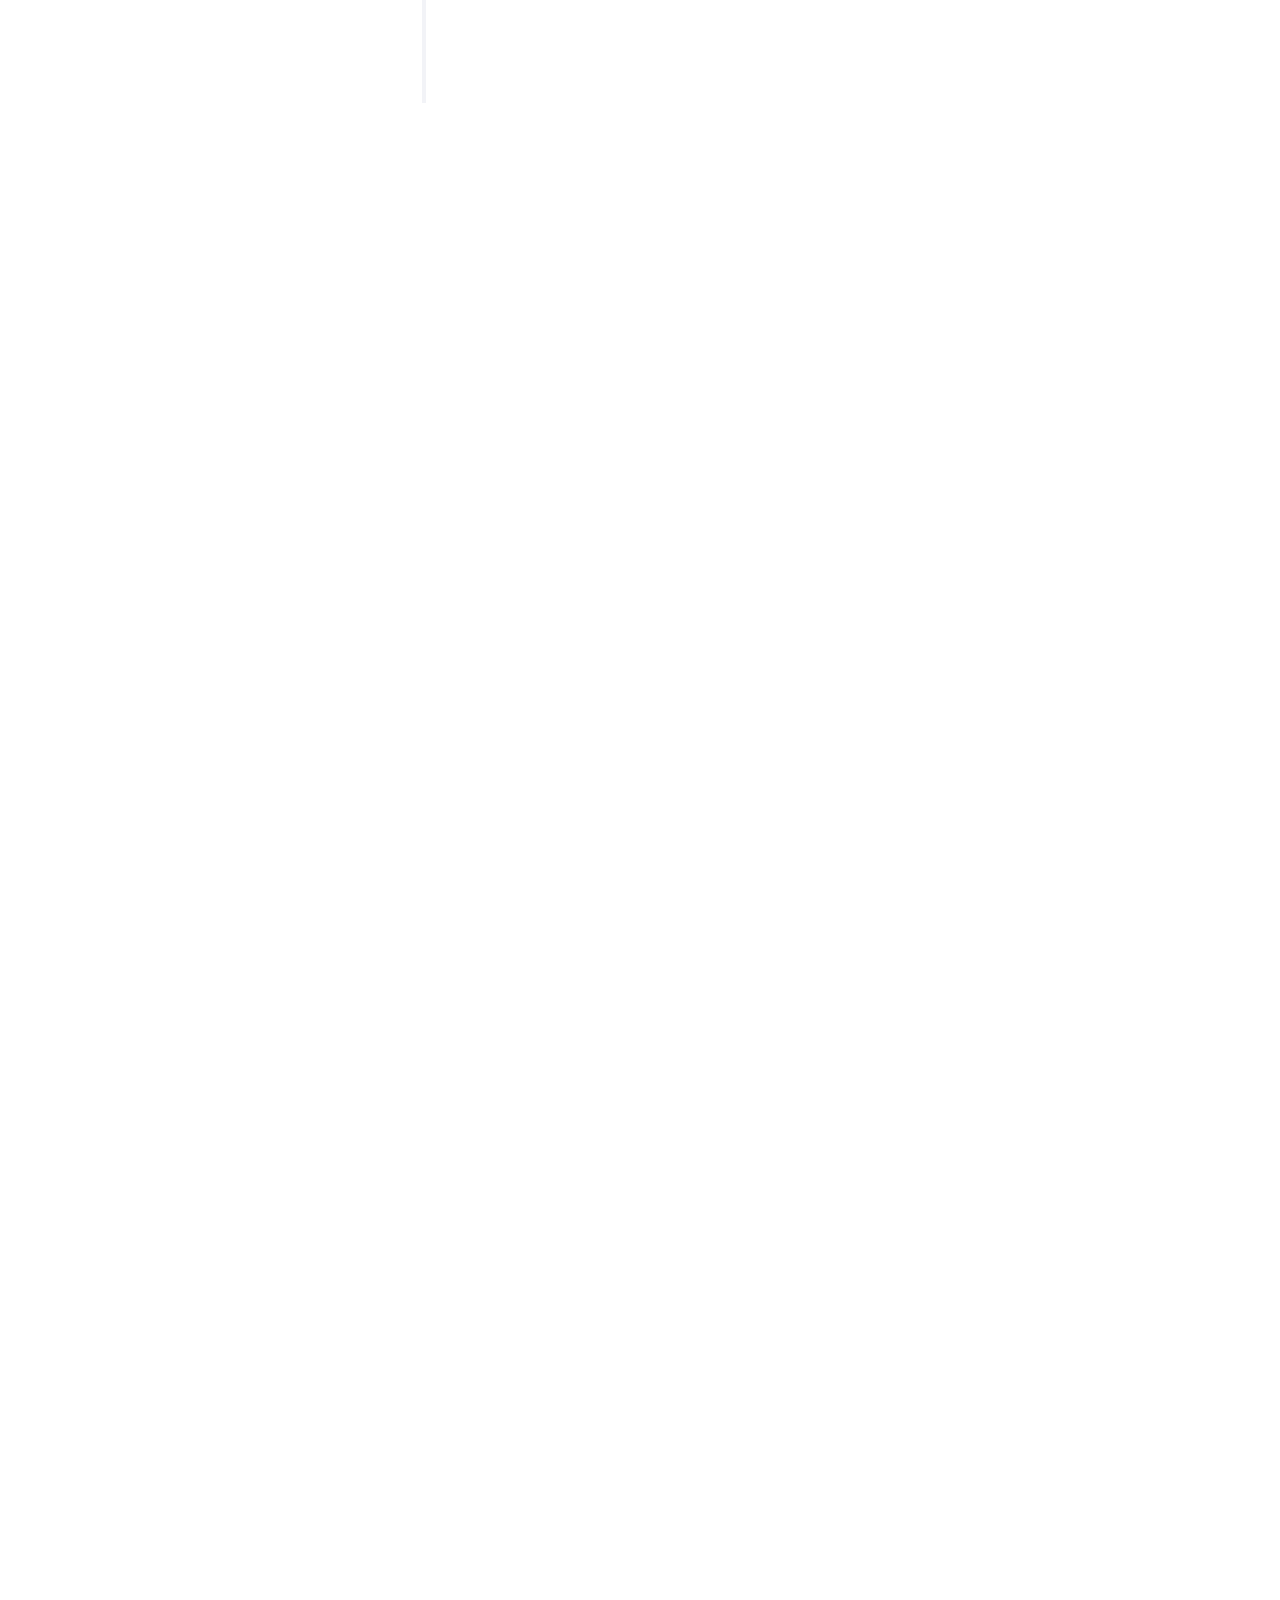
==== commit 535cdbb4: "modified my portfolio" ====
--- a/index.html
+++ b/index.html
@@ -1,899 +1,958 @@
-<!DOCTYPE html>
-<html lang="en">
-<head>
-    <meta charset="UTF-8">
-    <meta name="viewport" content="width=device-width, initial-scale=1.0">
-    <title>Sharif Ullah</title>
-    <link href="https://fonts.googleapis.com/css2?family=Roboto:wght@300;400;700&display=swap" rel="stylesheet">
-    <style>
-        * {
-            margin: 0;
-            padding: 0;
-            box-sizing: border-box;
-            font-family: 'Roboto', sans-serif;
-        }
-
-        body {
-            scroll-behavior: smooth;
-            color: #333;
-        }
-
-        .header {
-            background: #000;
-            color: #fff;
-            text-align: center;
-            padding: 50px 20px;
-        }
-
-        .header img {
-            width: 150px;
-            height: 150px;
-            border-radius: 50%;
-            border: 4px solid #fff;
-            margin-bottom: 20px;
-        }
-
-        .header h1 {
-            font-size: 2.5rem;
-            margin-bottom: 10px;
-        }
-
-        .header h2 {
-            font-size: 1.5rem;
-            font-weight: 300;
-            margin-bottom: 30px;
-        }
-
-        .nav-buttons {
-            display: flex;
-            justify-content: center;
-            gap: 10px;
-        }
-
-        .nav-buttons a {
-            text-decoration: none;
-            background: #fff;
-            color: #000;
-            padding: 10px 20px;
-            border-radius: 20px;
-            font-size: 1rem;
-            transition: all 0.3s ease;
-        }
-
-        .nav-buttons a:hover {
-            background: #f0f0f0;
-        }
-
-        section {
-            padding: 50px 20px;
-            text-align: center;
-        }
-
-        #about, #experience, #projects, #skills, #contact {
-            background: #f9f9f9;
-            margin: 20px 0;
-            border-radius: 10px;
-            box-shadow: 0 2px 5px rgba(0, 0, 0, 0.1);
-        }
-
-        section h2 {
-            font-size: 2rem;
-            margin-bottom: 20px;
-        }
-
-        .experience-container {
-            display: flex;
-            flex-direction: column;
-            align-items: center;
-            gap: 20px;
-            padding: 20px;
-        }
-
-        .education-section {
-  font-family: Arial, sans-serif;
-  padding: 40px 20px;
-  background-color: #f5f5f5;
-  border-radius: 8px;
-  max-width: 100%;
-  margin: 20px auto;
-  box-sizing: border-box;
-}
-
-.education-section h2 {
-  text-align: center;
-  color: #333;
-  margin-bottom: 30px;
-  font-size: 2rem;
-}
-
-.education-list {
-  display: flex;
-  flex-direction: column;
-  gap: 20px;
-  margin-left:30%;
-}
-
-.education-item {
-  display: flex;
-  align-items: flex-start;
-  gap: 20px;
-}
-
-.education-year {
-  flex: 0 0 120px;
-  font-weight: bold;
-  font-size: 1.2rem;
-  color: #007acc;
-}
-
-.education-details {
-  flex: 1;
-}
-
-.education-details h3 {
-  margin: 0;
-  font-size: 1.5rem;
-  color: #333;
-}
-
-.education-details p {
-  margin: 5px 0;
-  color: #555;
-  font-size: 1rem;
-}
-
-@media (max-width: 768px) {
-  .education-item {
-    flex-direction: column;
-    align-items: flex-start;
-  }
-
-  .education-year {
-    margin-bottom: 5px;
-    font-size: 1.1rem;
-  }
-}
-
-
-        .experience-item {
-            background: #fff;
-            border-radius: 10px;
-            padding: 20px;
-            width: 80%;
-            box-shadow: 0 2px 5px rgba(0, 0, 0, 0.1);
-            text-align: left;
-        }
-
-        .experience-item h3 {
-            font-size: 1.5rem;
-            margin-bottom: 10px;
-        }
-
-        .experience-item p {
-            font-size: 1rem;
-            line-height: 1.5;
-        }
-
-        .project-cards {
-            display: grid;
-            grid-template-columns: repeat(auto-fit, minmax(300px, 1fr));
-            gap: 20px;
-            padding: 20px;
-        }
-
-        .project-card {
-            background: #fff;
-            border-radius: 10px;
-            box-shadow: 0 2px 5px rgba(0, 0, 0, 0.1);
-            overflow: hidden;
-            transition: transform 0.3s ease;
-        }
-
-        .project-card:hover {
-            transform: translateY(-10px);
-        }
-
-        .project-card img {
-            width: 100%;
-            height: 200px;
-            object-fit: cover;
-        }
-
-        .project-card .content {
-            padding: 20px;
-        }
-
-        .project-card h3 {
-            font-size: 1.5rem;
-            margin-bottom: 10px;
-        }
-
-        .project-card p {
-            font-size: 1rem;
-            line-height: 1.5;
-        }
-
-        .skills-list {
-            display: flex;
-            justify-content: center;
-            gap: 15px;
-            flex-wrap: wrap;
-            list-style: none;
-            padding: 20px 0;
-        }
-
-        .skills-list li {
-            background: #000;
-            color: #fff;
-            padding: 10px 15px;
-            border-radius: 20px;
-        }
-
-        footer {
-            text-align: center;
-            padding: 20px;
-            background: #000;
-            color: #fff;
-        }
-
-        .research-section {
-  font-family: Arial, sans-serif;
-  padding: 40px 20px;
-  background-color: #f9f9f9;
-  border: 1px solid #ddd;
-  border-radius: 8px;
-  max-width: 100%;
-  margin: 20px auto;
-  box-sizing: border-box;
-}
-
-.research-section h2 {
-  text-align: center;
-  color: #333;
-  margin-bottom: 20px;
-}
-
-.research-content {
-  display: flex;
-  flex-direction: row;
-  align-items: flex-start;
-  gap: 20px;
-}
-
-.research-image {
-  flex: 1;
-  max-width: 40%;
-}
-
-.research-image img {
-  max-width: 100%;
-  height: auto;
-  border-radius: 8px;
-  border: 1px solid #ddd;
-}
-
-.research-text {
-  flex: 2;
-  padding-left: 20px;
-}
-
-.research-text h3 {
-  color: #007acc;
-  margin-bottom: 10px;
-}
-
-.research-text ul {
-  list-style-type: disc;
-  margin-left: 20px;
-}
-
-.research-text li {
-  margin-bottom: 10px;
-  color: #555;
-}
-
-@media (max-width: 768px) {
-  .research-content {
-    flex-direction: column;
-    align-items: center;
-  }
-
-  .research-image {
-    max-width: 100%;
-    text-align: center;
-  }
-
-  .research-text {
-    padding-left: 0;
-    text-align: center;
-  }
-}
-
-
-
-
-
-        #about {
-    background: linear-gradient(135deg, #ffffff, #f7f7f7);
-    padding: 40px 50px;
-    border-radius: 10px;
-    box-shadow: 0 4px 8px rgba(0, 0, 0, 0.1);
-    font-family: 'Times New Roman', Times, serif;
-    width: 100%;
-    box-sizing: border-box;
-    text-align: left;
-}
-
-#about h2 {
-    font-size: 2.5rem;
-    color: #333;
-    text-align: center;
-    margin-bottom: 20px;
-    font-weight: bold;
-}
-
-#about p {
-    font-size: 1.3rem;
-    line-height: 1.8;
-    color: #555;
-    margin-bottom: 20px;
-}
-
-
-
-
-#about p:last-of-type {
-    font-size: 1.3rem;
-    line-height: 1.8;
-    color: #444;
-    margin-top: 20px;
-}
-
-
-#about ul {
-    list-style-type: none;
-    padding: 0;
-    margin: 0;
-    font-size: 1.2rem;
-    line-height: 1.8;
-    color: blue;
-    justify-content:center;
-}
-
-#about ul li {
-    margin-bottom: 15px;
-    display: flex;
-    align-items: center;
-    padding-left: 10px;
-}
-
-#about ul li::before {
-    content: '\2022'; /* Unicode for bullet point */
-    font-size: 1.5rem;
-    color: #007BFF; /* Blue color for emphasis */
-    margin-right: 10px;
-}
-
-#experience {
-    padding: 50px 20px;
-    font-family: 'Times New Roman', serif;
-}
-
-#experience h2 {
-    text-align: center;
-    font-size: 2rem;
-    margin-bottom: 30px;
-    color: #333;
-}
-
-.timeline {
-    position: relative;
-    padding: 20px 0;
-    margin: 0 auto;
-    max-width: 800px;
-}
-
-.timeline::before {
-    content: '';
-    position: absolute;
-    left: 50%;
-    top: 0;
-    bottom: 0;
-    width: 4px;
-    background-color: #007BFF;
-    transform: translateX(-50%);
-}
-
-.timeline-item {
-    position: relative;
-    margin: 20px 0;
-    padding-left: 50%;
-    padding-right: 20px;
-    text-align: left;
-}
-
-.timeline-date {
-    display: block;
-    font-size: 0.9rem;
-    color: #666;
-    margin-bottom: 5px;
-}
-
-.timeline-item:nth-child(odd) {
-    padding-left: 20px;
-    padding-right: 50%;
-    text-align: right;
-}
-
-.timeline-dot {
-    position: absolute;
-    top: 0;
-    left: 50%;
-    width: 12px;
-    height: 12px;
-    background-color: #007BFF;
-    border-radius: 50%;
-    transform: translate(-50%, -50%);
-    box-shadow: 0 0 6px rgba(0, 123, 255, 0.5);
-}
-
-.timeline-content {
-    background-color: #f9f9f9;
-    padding: 15px 20px;
-    border-radius: 5px;
-    box-shadow: 0 2px 5px rgba(0, 0, 0, 0.1);
-    display: inline-block;
-}
-
-.timeline-content h3 {
-    margin: 0;
-    font-size: 1.5rem;
-    color: #007BFF;
-}
-
-.timeline-content p {
-    margin: 10px 0 0;
-    font-size: 1rem;
-    color: #555;
-}
-
-.project-card {
-    position: relative;
-    border: 1px solid #ddd;
-    border-radius: 8px;
-    overflow: hidden;
-    box-shadow: 0 4px 6px rgba(0, 0, 0, 0.1);
-    transition: transform 0.3s ease, box-shadow 0.3s ease;
-}
-
-.project-card:hover {
-    transform: translateY(-10px);
-    box-shadow: 0 8px 15px rgba(0, 0, 0, 0.2);
-}
-
-.project-card img {
-    width: 100%;
-    height: auto;
-    display: block;
-}
-
-.project-card .content {
-    padding: 15px;
-    background: #fff;
-}
-
-.project-card h3 {
-    margin: 0 0 10px;
-    font-size: 1.2rem;
-    color: #333;
-}
-
-.project-card p {
-    margin: 0 0 15px;
-    color: #555;
-    font-size: 0.95rem;
-    line-height: 1.5;
-}
-
-.project-link {
-    display: inline-block;
-    padding: 8px 12px;
-    font-size: 0.9rem;
-    color: #fff;
-    background-color: #007BFF;
-    text-decoration: none;
-    border-radius: 5px;
-    transition: background-color 0.3s ease, transform 0.2s ease;
-}
-
-.project-link:hover {
-    background-color: #0056b3;
-    transform: scale(1.05);
-}
-
-#projects {
-    padding: 20px;
-    font-family: Arial, sans-serif;
-}
-
-#projects h2 {
-    text-align: center;
-    margin-bottom: 20px;
-    font-size: 2rem;
-    color: #333;
-}
-
-.project-cards {
-    display: flex;
-    flex-wrap: wrap; /* Allow wrapping for responsiveness */
-    gap: 20px; /* Space between cards */
-    justify-content: center;
-}
-
-.project-card {
-    width: calc(50% - 20px); /* 50% width minus gap for two cards in a row */
-    border: 1px solid #ddd;
-    border-radius: 8px;
-    overflow: hidden;
-    box-shadow: 0 4px 6px rgba(0, 0, 0, 0.1);
-    transition: transform 0.3s ease, box-shadow 0.3s ease;
-    background-color: #fff;
-  
-}
-
-
-.project-card:hover {
-    transform: translateY(-10px);
-    box-shadow: 0 8px 15px rgba(0, 0, 0, 0.2);
-}
-
-.project-card img {
-    width: 100%;
-    height: 350px;
-    display: block;
-}
-
-.project-card .content {
-    padding: 15px;
-}
-
-.project-card h3 {
-    margin: 0 0 10px;
-    font-size: 1.2rem;
-    color: #333;
-}
-
-.project-card p {
-    margin: 0 0 15px;
-    color: #555;
-    font-size: 0.95rem;
-    line-height: 1.5;
-}
-
-.project-link {
-    display: inline-block;
-    padding: 8px 12px;
-    font-size: 0.9rem;
-    color: #fff;
-    background-color: #007BFF;
-    text-decoration: none;
-    border-radius: 5px;
-    transition: background-color 0.3s ease, transform 0.2s ease;
-}
-
-.project-link:hover {
-    background-color: #0056b3;
-    transform: scale(1.05);
-}
-
-#contact {
-    padding: 20px;
-    font-family: Arial, sans-serif;
-    text-align: center;
-    background-color: #f9f9f9;
-    border-radius: 8px;
-}
-
-#contact h2 {
-    font-size: 2rem;
-    color: #333;
-    margin-bottom: 10px;
-}
-
-#contact p {
-    font-size: 1rem;
-    color: #555;
-    margin-bottom: 20px;
-}
-
-#contact ul {
-    list-style: none;
-    padding: 0;
-    margin: 0;
-}
-
-#contact li {
-    margin: 10px 0;
-    font-size: 1.1rem;
-}
-
-#contact a {
-    color: #007BFF;
-    text-decoration: none;
-    transition: color 0.3s ease;
-}
-
-#contact a:hover {
-    color: #0056b3;
-    text-decoration: underline;
-}
-
-
-@media (max-width: 768px) {
-    .timeline::before {
-        left: 20px;
-    }
-
-    .timeline-item {
-        padding-left: 40px;
-        padding-right: 20px;
-        text-align: left;
-    }
-
-    .timeline-item:nth-child(odd) {
-        padding-left: 40px;
-        padding-right: 20px;
-        text-align: left;
-    }
-
-    .timeline-dot {
-        left: 20px;
-    }
-}
-
-
-
-
-    </style>
-    
-</head>
-<body>
-
-    <header class="header">
-        <img src="assets/sharif_profile.jpg" alt="Your Picture">
-        <h1>Sharif Ullah</h1>
-        <h2>Software Engineer</h2>
-        <div class="nav-buttons">
-            <a href="#about">About Me</a>
-            <a href="#experience">Experience</a>
-            <a href="#projects">Projects</a>
-            <a href="#education-section">Education</a>
-            <a href="#research-section">Research</a>
-            
-
-            <a href="#skills">Skills</a>
-            <a href="#contact">Contact</a>
-            <a href="https://drive.google.com/file/d/1ktSxh8OCRgGpXNfTgOxrARZ6equvmEIs/view?usp=sharing" target="_blank">Resume</a>
-
-        </div>
-    </header>
-
-    <section id="about">
-        <h2>About Me</h2>
-        <p>I am a passionate software engineer with over 5 years of experience in developing innovative solutions across AI, ERP, and Fintech domains. My journey has been marked by successful deliveries of cutting-edge projects, including:  </p>
-        <ul>
-            <li>Developed an AI-powered MVP product for VML.</li>
-            <li>Created multiple AI Proof-of-Concepts (PoCs) for Japanese clients.</li>
-            <li>Designed a comprehensive ERP solution tailored for the software industry.</li>
-            <li>Build AI-based CCTV surveillance system for a London-based startup.</li>
-            <li>Developed a home loan software and mobile application for a Bangladesh government organization.</li>
-        </ul>
-        <p>My expertise lies in blending technical excellence with creative problem-solving to deliver impactful results. I thrive on leveraging technology to transform ideas into scalable solutions.</p>
-    </section>
-
-    <section id="experience">
-        <h2>Experience</h2>
-        <div class="timeline">
-            <div class="timeline-item">
-                <div class="timeline-dot"></div>
-                <div class="timeline-content">
-                    <h3>Assistant Programmer at Bangladesh House Building Finance Corporation</h3>
-                    <span class="timeline-date">Feb 2024 - Present</span>
-                    <p>Developed their very first home loan software and Mobile apps.</p>
-                </div>
-            </div>
-            <div class="timeline-item">
-                <div class="timeline-dot"></div>
-                <div class="timeline-content">
-                    <h3>Leed Developer at PeekAI Ltd</h3>
-                    <span class="timeline-date">Feb 2024 - Aug 2024</span>
-                    <p>Developed CCTV surveillance system using Yolov8 Openvino Py(QT)</p>
-                </div>
-            </div>
-
-
-            <div class="timeline-item">
-                <div class="timeline-dot"></div>
-                <div class="timeline-content">
-                    <h3>System Developer at WundermanThompson Dhaka</h3>
-                    <span class="timeline-date">Sep 2022 - Feb 2024</span>
-                    <p>Developed their AI MVP product called Reveal using Emotion Detection AI model</p>
-                </div>
-            </div>
-
-            <div class="timeline-item">
-                <div class="timeline-dot"></div>
-                <div class="timeline-content">
-                    <h3>Senior Software Engineer at BJIT Limited</h3>
-                    <span class="timeline-date">Aug 2021 - Sep  2022</span>
-                    <p>Developed Witz ERP software for Japan software company using Odoo python,AWS EC2</p>
-                </div>
-            </div>
-
-            <div class="timeline-item">
-                <div class="timeline-dot"></div>
-                <div class="timeline-content">
-                    <h3>Software Engineer(AI) at BJIT Limited</h3>
-                    <span class="timeline-date">Jan 2019 - Aug  2021</span>
-                    <p>Developed Some AI PoC and Railcrossing  surveillance and person activity system for japan railway</p>
-                </div>
-            </div>
-
-            
-        </div>
-    </section>
-    
-    
-
-    <section id="projects">
-        <h2>Projects</h2>
-        <div class="project-cards">
-            <div class="project-card">
-                <img src="assets/esheba.png" alt="Project 1">
-                <div class="content">
-                    <h3>Home Loan Software of BHBFC</h3>
-                    <p>Developed using Oracle Cloud, HTML, CSS, Java Spring Boot, Thymeleaf, AJAX, jQuery. Users can apply for a home loan and get live status of their home loan file using the dashboard.</p>
-                    <a href="https://esheba.bhbfc.gov.bd/" target="_blank" class="project-link">View Project</a>
-                </div>
-            </div>
-            
-            <div class="project-card">
-                <img src="assets/reveal.png" alt="Project 2">
-                <div class="content">
-                    <h3>Reveal-AI DATA product of VML</h3>
-                    <p>AI MVP product of VML used emotion analysis of user for evaluating the campaign video. Used GCP,Python,Emotion model,Flask,FastAPI,Streamlit,html,css,js.</p>
-                    <a href="https://www.vml.com/reveal" target="_blank" class="project-link">View Project</a>
-                </div>
-            </div>
-            <div class="project-card">
-                <img src="assets/peek_ai.jpg" alt="Project 3">
-                <div class="content">
-                    <h3>Peek AI</h3>
-                    <p>Developed surveillance system using Python,Object Detection,Pose Estimation,YoloV8,OpenVino,py(QT).</p>
-                </div>
-            </div>
-
-            <div class="project-card">
-                <img src="assets/erp.png" alt="Project 3">
-                <div class="content">
-                    <h3>Witz ERP</h3>
-                    <p>Developed WitZ ERP software using Odoo python,js,AWS EC2.</p>
-                </div>
-            </div>
-            <div class="project-card">
-                <img src="assets/railcrossing.png" alt="Project 3">
-                <div class="content">
-                    <h3>Railcrossing Person activity</h3>
-                    <p>Developed this using object detection yolo,python,.NET pose Estimation.</p>
-                </div>
-            </div>
-            <div class="project-card">
-                <img src="assets/mobile_app.png" alt="Project 3">
-                <div class="content">
-                    <h3>BHBFC Mobile App</h3>
-                    <p>Developed mobile app using Flutter for BHBFC</p>
-                </div>
-            </div>
-            <div class="project-card">
-                <img src="assets/yoga.JPG" alt="Project 3">
-                <div class="content">
-                    <h3>Yoga Pose Detection</h3>
-                    <p>Developed Yoga pose detection using p5.js deep learning</p>
-                    <a href="https://github.com/forhadsidhu/Yoga-pose-detection" target="_blank" class="project-link">View Project</a>
-                </div>
-            </div>
-
-
-        </div>
-    </section>
-
-    <div class="education-section" id="education-section">
-        <h2>Educational Background</h2>
-        <div class="education-list">
-          <div class="education-item">
-            <div class="education-year">2014-2018</div>
-            <div class="education-details">
-                <h3>Chittagong University of Engineering and technology(CUET)</h3>
-              <p>Bachelor of Computer Science  Science Engineering</p>
-           
-             
-            </div>
-          </div>
-         
-      </div>
-      
-
-
-    <div class="research-section" id="research-section">
-        <h2>Research Experience</h2>
-        <div class="research-content">
-          <div class="research-image">
-            <img src="assets/asd_image.jpg" alt="ASD Research" />
-          </div>
-          <div class="research-text">
-            <h3>Multi-Modal Based Autism Spectrum Disorder (ASD)</h3>
-            <ul>
-              <li>
-                Conducting research on using pose estimation, emotion, audio, and video techniques to identify behavioral
-                patterns associated with Autism Spectrum Disorder.
-              </li>
-              <li>Currently training an emotion detection model using ResNet50 to classify emotional states from facial expressions.</li>
-              <li>Developing a video classification model using pose video data to differentiate between ASD and non-ASD behaviors.</li>
-              <li>Training a voice classification model to analyze behavioral patterns from voice data.</li>
-            </ul>
-            <h3>Human Activity Recognition</h3>
-            <ul>
-              <li>
-                Developing models to analyze human activities in various environments using computer vision techniques.
-              </li>
-            </ul>
-          </div>
-        </div>
-      </div>
-      
-
-      
-
-
-    <section id="skills">
-        <h2>Skills</h2>
-        <ul class="skills-list">
-            <li>Python</li>
-            <li>Java Spring Boot</li>
-            <li>Flask</li>
-            <li>Fast API</li>
-            <li>C++</li>
-            <li>Odoo</li>
-            <li>Django</li>
-            <li>Deep learning</li>
-            <li>Machine Learning</li>
-            <li>GCP</li>
-            <li>AWS</li>
-
-        </ul>
-    </section>
-
-    <section id="contact">
-        <h2>Contact</h2>
-        <p>You can reach me via email or connect with me on LinkedIn:</p>
-        <ul>
-            <li>
-                <strong>Email:</strong> 
-                <a href="mailto:md.sharif.ullah.forhad@gmail.com">md.sharif.ullah.forhad@gmail.com</a>
-            </li>
-            <li>
-                <strong>LinkedIn:</strong> 
-                <a href="https://www.linkedin.com/in/sharif-ullah-781414139/?originalSubdomain=bd" target="_blank">
-                    Sharif Ullah's LinkedIn Profile
-                </a>
-            </li>
-        </ul>
-    </section>
-    
-
-    <footer>
-        <p>&copy; 2025 Sharif Ullah. All Rights Reserved.</p>
-    </footer>
-
-</body>
+<!DOCTYPE HTML>
+<html>
+	<head>
+	<meta charset="utf-8">
+	<meta http-equiv="X-UA-Compatible" content="IE=edge">
+	<title>Sharif Ullah</title>
+	<meta name="viewport" content="width=device-width, initial-scale=1">
+	<meta name="description" content="" />
+	<meta name="keywords" content="" />
+	<meta name="author" content="" />
+
+  <!-- Facebook and Twitter integration -->
+	<meta property="og:title" content=""/>
+	<meta property="og:image" content=""/>
+	<meta property="og:url" content=""/>
+	<meta property="og:site_name" content=""/>
+	<meta property="og:description" content=""/>
+	<meta name="twitter:title" content="" />
+	<meta name="twitter:image" content="" />
+	<meta name="twitter:url" content="" />
+	<meta name="twitter:card" content="" />
+
+	<!-- Place favicon.ico and apple-touch-icon.png in the root directory -->
+	<link rel="shortcut icon" href="favicon.ico">
+
+	<link href="https://fonts.googleapis.com/css?family=Quicksand:300,400,500,700" rel="stylesheet">
+	<link href="https://fonts.googleapis.com/css?family=Playfair+Display:400,400i,700" rel="stylesheet">
+	
+	<!-- Animate.css -->
+	<link rel="stylesheet" href="css/animate.css">
+	<!-- Icomoon Icon Fonts-->
+	<link rel="stylesheet" href="css/icomoon.css">
+	<!-- Bootstrap  -->
+	<link rel="stylesheet" href="css/bootstrap.css">
+	<!-- Flexslider  -->
+	<link rel="stylesheet" href="css/flexslider.css">
+	<!-- Flaticons  -->
+	<link rel="stylesheet" href="fonts/flaticon/font/flaticon.css">
+	<!-- Owl Carousel -->
+	<link rel="stylesheet" href="css/owl.carousel.min.css">
+	<link rel="stylesheet" href="css/owl.theme.default.min.css">
+	<!-- Theme style  -->
+	<link rel="stylesheet" href="css/style.css">
+
+	<!-- Modernizr JS -->
+	<script src="js/modernizr-2.6.2.min.js"></script>
+	<!-- FOR IE9 below -->
+	<!--[if lt IE 9]>
+	<script src="js/respond.min.js"></script>
+	<![endif]-->
+
+	</head>
+	<body>
+	<div id="colorlib-page">
+		<div class="container-wrap">
+		<a href="#" class="js-colorlib-nav-toggle colorlib-nav-toggle" data-toggle="collapse" data-target="#navbar" aria-expanded="false" aria-controls="navbar"><i></i></a>
+		<aside id="colorlib-aside" role="complementary" class="border js-fullheight">
+			<div class="text-center">
+				<div class="author-img" style="background-image: url(assets/sharif_profile.jpg);"></div>
+				<h1 id="colorlib-logo"><a href="index.html">Sharif Ullah</a></h1>
+				<span class="position"><a href="#">Software Engineer</a> in Bangladesh</span>
+			</div>
+			<nav id="colorlib-main-menu" role="navigation" class="navbar">
+				<div id="navbar" class="collapse">
+					<ul>
+						<li class="active"><a href="#" data-nav-section="home">Home</a></li>
+						<li><a href="#" data-nav-section="about">About</a></li>
+						<li><a href="#" data-nav-section="services">Services</a></li>
+						<li><a href="#" data-nav-section="skills">Skills</a></li>
+						<li><a href="#" data-nav-section="education">Education</a></li>
+						<li><a href="#" data-nav-section="experience">Experience</a></li>
+						<li><a href="#" data-nav-section="work">Work</a></li>
+						<li><a href="#" data-nav-section="blog">Research</a></li>
+						<li><a href="#" data-nav-section="contact">Contact</a></li>
+					</ul>
+				</div>
+			</nav>
+
+			
+
+		</aside>
+
+		<div id="colorlib-main">
+			<section id="colorlib-hero" class="js-fullheight" data-section="home">
+				<div class="flexslider js-fullheight">
+					<ul class="slides">
+				   	<li>
+				   		<div class="overlay"></div>
+				   		<div class="container-fluid">
+				   			<div class="row">
+					   			<div class="col-md-6 col-md-offset-3 col-md-pull-3 col-sm-12 col-xs-12 js-fullheight slider-text">
+					   				<div class="slider-text-inner js-fullheight">
+					   					<div class="desc">
+						   					<h1>Hi! <br>I'm Sharif Ullah</h1>
+						   					<h2>A highly ambitious technologist passionate about leveraging technology to simplify human life. Dedicated to making healthcare more affordable and accessible while enhancing its appeal through innovative solutions</h2>
+												<p><a  href="https://drive.google.com/file/d/1ktSxh8OCRgGpXNfTgOxrARZ6equvmEIs/view" class="btn btn-primary btn-learn" target="_blank">Download CV <i class="icon-download4"></i></a></p>
+											</div>
+					   				</div>
+					   			</div>
+					   		</div>
+				   		</div>
+				   	</li>
+				   	<li >
+				   		<div class="overlay"></div>
+				   		<div class="container-fluid">
+				   			<div class="row">
+					   			<div class="col-md-6 col-md-offset-3 col-md-pull-3 col-sm-12 col-xs-12 js-fullheight slider-text">
+					   				<div class="slider-text-inner">
+					   					<div class="desc">
+						   					<h1>I am <br>Researcher</h1>
+												<h2>Focusing on analyzing Autism Spectrum Disorder (ASD) in children and developing early-stage detection methods to make diagnosis more accessible and effective</h2>
+												<p><a class="btn btn-primary btn-learn">View Portfolio <i class="icon-briefcase3"></i></a></p>
+											</div>
+					   				</div>
+					   			</div>
+					   		</div>
+				   		</div>
+				   	</li>
+				  	</ul>
+			  	</div>
+			</section>
+
+			<section class="colorlib-about" data-section="about">
+				<div class="colorlib-narrow-content">
+					<div class="row">
+						<div class="col-md-12">
+							<div class="row row-bottom-padded-sm animate-box" data-animate-effect="fadeInLeft">
+								<div class="col-md-12">
+									<div class="about-desc">
+										<span class="heading-meta">About Me</span>
+										<h2 class="colorlib-heading">Who Am I?</h2>
+										<p><strong>Hi I'm Sharif</strong> </p>
+										<p style="color: black;">I am a passionate software engineer with over five years of experience in developing innovative solutions across AI, ERP, and Fintech domains. Throughout my journey, I have successfully delivered cutting-edge projects, including an AI-powered MVP product for VML and multiple AI Proof-of-Concepts (PoCs) for Japanese clients. I have also designed a comprehensive ERP solution tailored for the software industry, built an AI-based CCTV surveillance system for a London-based startup, and developed a home loan software and mobile application for a Bangladesh government organization. My expertise lies in blending technical excellence with creative problem-solving to deliver impactful results. I thrive on leveraging technology to transform ideas into scalable solutions.</p>
+									</div>
+								</div>
+							</div>
+							<div class="row">
+								<div class="col-md-3 animate-box" data-animate-effect="fadeInLeft">
+									<div class="services color-1">
+										<span class="icon2"><i class="icon-bulb"></i></span>
+										<h3>UI Design</h3>
+									</div>
+								</div>
+								<div class="col-md-3 animate-box" data-animate-effect="fadeInRight">
+									<div class="services color-2">
+										<span class="icon2"><i class="icon-globe-outline"></i></span>
+										<h3>Web Design</h3>
+									</div>
+								</div>
+								<div class="col-md-3 animate-box" data-animate-effect="fadeInTop">
+									<div class="services color-3">
+										<span class="icon2"><i class="icon-data"></i></span>
+										<h3>Software</h3>
+									</div>
+								</div>
+								<div class="col-md-3 animate-box" data-animate-effect="fadeInBottom">
+									<div class="services color-4">
+										<span class="icon2"><i class="icon-phone3"></i></span>
+										<h3>Application</h3>
+									</div>
+								</div>
+							</div>
+							<div class="row" style="display: none;">
+								<div class="col-md-12 animate-box" data-animate-effect="fadeInLeft">
+									<div class="hire">
+										<h2>I am happy to know you <br>that 300+ projects done sucessfully!</h2>
+										<a href="#" class="btn-hire">Hire me</a>
+									</div>
+								</div>
+							</div>
+						</div>
+					</div>
+				</div>
+			</section>
+
+
+			
+			<section class="colorlib-services" data-section="services">
+				<div class="colorlib-narrow-content">
+					<div class="row">
+						<div class="col-md-6 col-md-offset-3 col-md-pull-3 animate-box" data-animate-effect="fadeInLeft">
+							<span class="heading-meta">What I do?</span>
+							<h2 class="colorlib-heading">Here are some of my expertise</h2>
+						</div>
+					</div>
+					<div class="row row-pt-md">
+						<div class="col-md-4 text-center animate-box">
+							<div class="services color-1">
+								<span class="icon">
+									<i class="icon-bulb"></i>
+								</span>
+								<div class="desc">
+									<h3>Innovative Ideas</h3>
+									<p>I am highly curious and passionate about transforming ideas into deliverable products. I have developed numerous AI-driven data MVPs, turning concepts into functional, impactful solutions</p>
+								</div>
+							</div>
+						</div>
+						<div class="col-md-4 text-center animate-box">
+							<div class="services color-2">
+								<span class="icon">
+									<i class="icon-data"></i>
+								</span>
+								<div class="desc">
+									<h3>Software</h3>
+									<p>I have developed ERP, AI,Data,Fintech Solutions</p>
+								</div>
+							</div>
+						</div>
+						<div class="col-md-4 text-center animate-box">
+							<div class="services color-3">
+								<span class="icon">
+									<i class="icon-phone3"></i>
+								</span>
+								<div class="desc">
+									<h3>Application</h3>
+									<p>I develope Mobile Applications</p>
+								</div>
+							</div>
+						</div>
+						
+					</div>
+				</div>
+			</section>
+			
+			<div id="colorlib-counter" class="colorlib-counters" style="background-image: url(images/cover_bg_1.jpg);" data-stellar-background-ratio="0.5">
+				<div class="overlay"></div>
+				<div class="colorlib-narrow-content">
+					<div class="row">
+					</div>
+					<div class="row">
+						<div class="col-md-3 text-center animate-box">
+							<span class="colorlib-counter js-counter" data-from="0" data-to="309" data-speed="5000" data-refresh-interval="50"></span>
+							<span class="colorlib-counter-label">Cups of coffee</span>
+						</div>
+						<div class="col-md-3 text-center animate-box">
+							<span class="colorlib-counter js-counter" data-from="0" data-to="10" data-speed="5000" data-refresh-interval="50"></span>
+							<span class="colorlib-counter-label">Projects</span>
+						</div>
+						<div class="col-md-3 text-center animate-box">
+							<span class="colorlib-counter js-counter" data-from="0" data-to="5" data-speed="5000" data-refresh-interval="50"></span>
+							<span class="colorlib-counter-label">Clients</span>
+						</div>
+						<div class="col-md-3 text-center animate-box">
+							<span class="colorlib-counter js-counter" data-from="0" data-to="5" data-speed="5000" data-refresh-interval="50"></span>
+							<span class="colorlib-counter-label">Partners</span>
+						</div>
+					</div>
+				</div>
+			</div>
+
+			<section class="colorlib-skills" data-section="skills">
+				<div class="colorlib-narrow-content">
+					<div class="row">
+						<div class="col-md-6 col-md-offset-3 col-md-pull-3 animate-box" data-animate-effect="fadeInLeft">
+							<span class="heading-meta">My Specialty</span>
+							<h2 class="colorlib-heading animate-box">My Skills</h2>
+						</div>
+					</div>
+					  
+					<div class="row">
+						<!-- Languages -->
+						<div class="row">
+							<!-- Programming Languages -->
+							<div class="col-md-6 animate-box" data-animate-effect="fadeInLeft">
+								<div class="progress-wrap">
+									<h3>Python</h3>
+									<div class="progress">
+										<div class="progress-bar color-1" role="progressbar" aria-valuenow="95"
+											aria-valuemin="0" aria-valuemax="100" style="width:95%">
+											<span>95%</span>
+										</div>
+									</div>
+								</div>
+							</div>
+							
+							<div class="col-md-6 animate-box" data-animate-effect="fadeInRight">
+								<div class="progress-wrap">
+									<h3>C++</h3>
+									<div class="progress">
+										<div class="progress-bar color-2" role="progressbar" aria-valuenow="80"
+											aria-valuemin="0" aria-valuemax="100" style="width:80%">
+											<span>80%</span>
+										</div>
+									</div>
+								</div>
+							</div>
+						
+							<div class="col-md-6 animate-box" data-animate-effect="fadeInLeft">
+								<div class="progress-wrap">
+									<h3>Java</h3>
+									<div class="progress">
+										<div class="progress-bar color-3" role="progressbar" aria-valuenow="85"
+											aria-valuemin="0" aria-valuemax="100" style="width:85%">
+											<span>85%</span>
+										</div>
+									</div>
+								</div>
+							</div>
+							
+							<div class="col-md-6 animate-box" data-animate-effect="fadeInRight">
+								<div class="progress-wrap">
+									<h3>JavaScript</h3>
+									<div class="progress">
+										<div class="progress-bar color-4" role="progressbar" aria-valuenow="75"
+											aria-valuemin="0" aria-valuemax="100" style="width:75%">
+											<span>75%</span>
+										</div>
+									</div>
+								</div>
+							</div>
+						
+							<!-- Frameworks -->
+							<div class="col-md-6 animate-box" data-animate-effect="fadeInLeft">
+								<div class="progress-wrap">
+									<h3>TensorFlow</h3>
+									<div class="progress">
+										<div class="progress-bar color-5" role="progressbar" aria-valuenow="80"
+											aria-valuemin="0" aria-valuemax="100" style="width:80%">
+											<span>80%</span>
+										</div>
+									</div>
+								</div>
+							</div>
+							<div class="col-md-6 animate-box" data-animate-effect="fadeInLeft">
+								<div class="progress-wrap">
+									<h3>Spring Boot</h3>
+									<div class="progress">
+										<div class="progress-bar color-5" role="progressbar" aria-valuenow="80"
+											aria-valuemin="0" aria-valuemax="100" style="width:80%">
+											<span>80%</span>
+										</div>
+									</div>
+								</div>
+							</div>
+
+							<div class="col-md-6 animate-box" data-animate-effect="fadeInLeft">
+								<div class="progress-wrap">
+									<h3>Flutter</h3>
+									<div class="progress">
+										<div class="progress-bar color-5" role="progressbar" aria-valuenow="80"
+											aria-valuemin="0" aria-valuemax="100" style="width:80%">
+											<span>80%</span>
+										</div>
+									</div>
+								</div>
+							</div>
+						
+							<div class="col-md-6 animate-box" data-animate-effect="fadeInRight">
+								<div class="progress-wrap">
+									<h3>PyTorch</h3>
+									<div class="progress">
+										<div class="progress-bar color-6" role="progressbar" aria-valuenow="85"
+											aria-valuemin="0" aria-valuemax="100" style="width:85%">
+											<span>85%</span>
+										</div>
+									</div>
+								</div>
+							</div>
+						
+							<div class="col-md-6 animate-box" data-animate-effect="fadeInLeft">
+								<div class="progress-wrap">
+									<h3>Django</h3>
+									<div class="progress">
+										<div class="progress-bar color-7" role="progressbar" aria-valuenow="90"
+											aria-valuemin="0" aria-valuemax="100" style="width:90%">
+											<span>90%</span>
+										</div>
+									</div>
+								</div>
+							</div>
+							
+							<div class="col-md-6 animate-box" data-animate-effect="fadeInRight">
+								<div class="progress-wrap">
+									<h3>Flask</h3>
+									<div class="progress">
+										<div class="progress-bar color-8" role="progressbar" aria-valuenow="85"
+											aria-valuemin="0" aria-valuemax="100" style="width:85%">
+											<span>85%</span>
+										</div>
+									</div>
+								</div>
+							</div>
+						
+							<!-- Cloud & Platforms -->
+							<div class="col-md-6 animate-box" data-animate-effect="fadeInLeft">
+								<div class="progress-wrap">
+									<h3>AWS Cloud</h3>
+									<div class="progress">
+										<div class="progress-bar color-9" role="progressbar" aria-valuenow="75"
+											aria-valuemin="0" aria-valuemax="100" style="width:75%">
+											<span>75%</span>
+										</div>
+									</div>
+								</div>
+							</div>
+						
+							<div class="col-md-6 animate-box" data-animate-effect="fadeInRight">
+								<div class="progress-wrap">
+									<h3>GCP</h3>
+									<div class="progress">
+										<div class="progress-bar color-10" role="progressbar" aria-valuenow="70"
+											aria-valuemin="0" aria-valuemax="100" style="width:70%">
+											<span>70%</span>
+										</div>
+									</div>
+								</div>
+							</div>
+						
+							<!-- AI & NLP -->
+							<div class="col-md-6 animate-box" data-animate-effect="fadeInLeft">
+								<div class="progress-wrap">
+									<h3>LLM (Large Language Models)</h3>
+									<div class="progress">
+										<div class="progress-bar color-11" role="progressbar" aria-valuenow="80"
+											aria-valuemin="0" aria-valuemax="100" style="width:80%">
+											<span>80%</span>
+										</div>
+									</div>
+								</div>
+							</div>
+						
+							<div class="col-md-6 animate-box" data-animate-effect="fadeInRight">
+								<div class="progress-wrap">
+									<h3>VLM (Vision-Language Models)</h3>
+									<div class="progress">
+										<div class="progress-bar color-12" role="progressbar" aria-valuenow="75"
+											aria-valuemin="0" aria-valuemax="100" style="width:75%">
+											<span>75%</span>
+										</div>
+									</div>
+								</div>
+							</div>
+						
+							<div class="col-md-6 animate-box" data-animate-effect="fadeInLeft">
+								<div class="progress-wrap">
+									<h3>Emotion Detection</h3>
+									<div class="progress">
+										<div class="progress-bar color-13" role="progressbar" aria-valuenow="85"
+											aria-valuemin="0" aria-valuemax="100" style="width:85%">
+											<span>85%</span>
+										</div>
+									</div>
+								</div>
+							</div>
+
+							<div class="col-md-6 animate-box" data-animate-effect="fadeInLeft">
+								<div class="progress-wrap">
+									<h3>Object Detection</h3>
+									<div class="progress">
+										<div class="progress-bar color-13" role="progressbar" aria-valuenow="85"
+											aria-valuemin="0" aria-valuemax="100" style="width:85%">
+											<span>85%</span>
+										</div>
+									</div>
+								</div>
+							</div>
+						
+							<div class="col-md-6 animate-box" data-animate-effect="fadeInRight">
+								<div class="progress-wrap">
+									<h3>Pose Estimation</h3>
+									<div class="progress">
+										<div class="progress-bar color-14" role="progressbar" aria-valuenow="80"
+											aria-valuemin="0" aria-valuemax="100" style="width:80%">
+											<span>80%</span>
+										</div>
+									</div>
+								</div>
+							</div>
+						</div>
+
+						
+					
+					</div>
+				</div>
+			</section>
+
+			<section class="colorlib-education" data-section="education">
+				<div class="colorlib-narrow-content">
+					<div class="row">
+						<div class="col-md-6 col-md-offset-3 col-md-pull-3 animate-box" data-animate-effect="fadeInLeft">
+							<span class="heading-meta">Education</span>
+							<h2 class="colorlib-heading animate-box">Education</h2>
+						</div>
+					</div>
+					<div class="row">
+						<div class="col-md-12 animate-box" data-animate-effect="fadeInLeft">
+							<div class="fancy-collapse-panel">
+								<div class="panel-group" id="accordion" role="tablist" aria-multiselectable="true">
+									<div class="panel panel-default">
+									    <div class="panel-heading" role="tab" id="headingOne">
+									        <h4 class="panel-title">
+									            <a data-toggle="collapse" data-parent="#accordion" href="#collapseOne" aria-expanded="true" aria-controls="collapseOne">Bachelor Degree Computer Science
+									            </a>
+									        </h4>
+									    </div>
+									    <div id="collapseOne" class="panel-collapse collapse in" role="tabpanel" aria-labelledby="headingOne">
+									         <div class="panel-body">
+									            <div class="row">
+										      		<div class="col-md-6">
+										      			<p>Chittagong University of Engineering & Technology(CUET)</p>
+										      		</div>
+										      		<div class="col-md-6">
+										      			<p>One of The Best Govt Engineering University in Bangladesh</p>
+										      		</div>
+										      	</div>
+									         </div>
+									    </div>
+									</div>
+									<div class="panel panel-default" style="display: none;">
+									    <div class="panel-heading" role="tab" id="headingTwo">
+									        <h4 class="panel-title">
+									            <a class="collapsed" data-toggle="collapse" data-parent="#accordion" href="#collapseTwo" aria-expanded="false" aria-controls="collapseTwo">Bachelor Degree of Computer Science
+									            </a>
+									        </h4>
+									    </div>
+									    <div id="collapseTwo" class="panel-collapse collapse" role="tabpanel" aria-labelledby="headingTwo">
+									        <div class="panel-body">
+									            <p>Far far away, behind the word <strong>mountains</strong>, far from the countries Vokalia and Consonantia, there live the blind texts. Separated they live in Bookmarksgrove right at the coast of the Semantics, a large language ocean.</p>
+													<ul>
+														<li>Separated they live in Bookmarksgrove right</li>
+														<li>Separated they live in Bookmarksgrove right</li>
+													</ul>
+									        </div>
+									    </div>
+									</div>
+									<div class="panel panel-default" style="display: none;">
+									    <div class="panel-heading" role="tab" id="headingThree">
+									        <h4 class="panel-title">
+									            <a class="collapsed" data-toggle="collapse" data-parent="#accordion" href="#collapseThree" aria-expanded="false" aria-controls="collapseThree">Diploma in Information Technology
+									            </a>
+									        </h4>
+									    </div>
+									    <div id="collapseThree" class="panel-collapse collapse" role="tabpanel" aria-labelledby="headingThree">
+									        <div class="panel-body">
+									            <p>Far far away, behind the word <strong>mountains</strong>, far from the countries Vokalia and Consonantia, there live the blind texts. Separated they live in Bookmarksgrove right at the coast of the Semantics, a large language ocean.</p>	
+									        </div>
+									    </div>
+									</div>
+
+									<div class="panel panel-default" style="display:none">
+									    <div class="panel-heading" role="tab" id="headingFour">
+									        <h4 class="panel-title">
+									            <a class="collapsed" data-toggle="collapse" data-parent="#accordion" href="#collapseFour" aria-expanded="false" aria-controls="collapseFour">Diploma in Information Technology
+									            </a>
+									        </h4>
+									    </div>
+									    <div id="collapseFour" class="panel-collapse collapse" role="tabpanel" aria-labelledby="headingFour">
+									        <div class="panel-body">
+									            <p>Far far away, behind the word <strong>mountains</strong>, far from the countries Vokalia and Consonantia, there live the blind texts. Separated they live in Bookmarksgrove right at the coast of the Semantics, a large language ocean.</p>	
+									        </div>
+									    </div>
+									</div>
+
+									<div class="panel panel-default" style="display: none;">
+									    <div class="panel-heading" role="tab" id="headingFive">
+									        <h4 class="panel-title">
+									            <a class="collapsed" data-toggle="collapse" data-parent="#accordion" href="#collapseFive" aria-expanded="false" aria-controls="collapseFive">High School Secondary Education
+									            </a>
+									        </h4>
+									    </div>
+									    <div id="collapseFive" class="panel-collapse collapse" role="tabpanel" aria-labelledby="headingFive">
+									        <div class="panel-body">
+									            <p>Far far away, behind the word <strong>mountains</strong>, far from the countries Vokalia and Consonantia, there live the blind texts. Separated they live in Bookmarksgrove right at the coast of the Semantics, a large language ocean.</p>	
+									        </div>
+									    </div>
+									</div>
+								</div>
+							</div>
+						</div>
+					</div>
+				</div>
+			</section>
+
+			<section class="colorlib-experience" data-section="experience">
+				<div class="colorlib-narrow-content">
+					<div class="row">
+						<div class="col-md-6 col-md-offset-3 col-md-pull-3 animate-box" data-animate-effect="fadeInLeft">
+							<span class="heading-meta">Experience</span>
+							<h2 class="colorlib-heading animate-box">Work Experience</h2>
+						</div>
+					</div>
+					<div class="row">
+						<div class="col-md-12">
+				         <div class="timeline-centered">
+					        <article class="timeline-entry animate-box" data-animate-effect="fadeInLeft">
+								<div class="timeline-entry-inner">
+									<div class="timeline-icon color-1">
+										<i class="icon-pen2"></i>
+									</div>
+									<div class="timeline-label">
+										<h2><a href="#">Assistant Programmer (Senior Officer)</a> <span>2024 - Present</span></h2>
+										<p>Currently working as an Assistant Programmer (Senior Officer) at Bangladesh House Building Finance Corporation (BHBFC), a government financial organization in Bangladesh. Developing their home loan software <strong>eSheba</strong> and a mobile application to enhance financial services.</p>
+										<ul>
+											<li><strong>Loan Processing Web App:</strong> Developing various modules for a FinTech solution.</li>
+											<li><strong>Loan Processing Mobile App:</strong> Developing Mobile version.</li>
+											<li><strong>Technologies:</strong> Java JEE, Spring Boot, Thymeleaf, HTML, CSS, JavaScript, Oracle Cloud, Flutter,Dart</li>
+										</ul>
+									</div>
+								</div>
+							</article>
+							
+
+
+							 <article class="timeline-entry animate-box" data-animate-effect="fadeInRight">
+								<div class="timeline-entry-inner">
+									<div class="timeline-icon color-2">
+										<i class="icon-pen2"></i>
+									</div>
+									<div class="timeline-label">
+										<h2><a href="#">Lead Developer at Peek AI Ltd</a> <span>Feb 2024 - Aug 2024</span></h2>
+										<p>Developed a desktop application for a CCTV surveillance system using object detection and OpenVINO.</p>
+										<ul>
+											<li><strong>AI CCTV Surveillance System:</strong> Developed a surveillance system as both a Desktop App and a Web App using deep learning models.</li>
+											<li><strong>CPU Inference:</strong> Conducted research and development to optimize deep learning models for CPU inference.</li>
+											<li><strong>Technologies:</strong> Python (Qt), PySide, OpenVINO, Flask, Ultralytics YOLOv8, Pose Estimation, RunPod, OpenCV, OpenPose.</li>
+										</ul>
+									</div>
+								</div>
+							</article>
+							
+
+					        <article class="timeline-entry animate-box" data-animate-effect="fadeInLeft">
+								<div class="timeline-entry-inner">
+									<div class="timeline-icon color-1">
+										<i class="icon-pen2"></i>
+									</div>
+									<div class="timeline-label">
+										<h2><a href="#">System Developer at Wunderman Thompson Dhaka</a> <span>Sept. 2022 - Feb. 2024</span></h2>
+										<ul>
+											<li><strong>Reveal App:</strong> Developed Wunderman Thompson's MVP AI product "Reveal," implemented features, resolved issues, worked on ETL processes with the data team, built dashboards using Streamlit, wrote test cases, and managed backend development in Node.js and Python.</li>
+											<li><strong>ETL Pipeline for Dashboard:</strong> Developed API functions in FastAPI and Node.js, deployed on Google Cloud (Cloud Functions, Cloud Run) using Terraform, implemented CI/CD pipelines with Cloud Build, and added monitoring dashboards via Grafana.</li>
+											<li><strong>Data Analysis Tool:</strong> Designed and built an interactive data analysis tool using Streamlit.</li>
+											<li><strong>Micro Expression Model:</strong> Collaborated with the data team on deep learning models for micro-expression detection.</li>
+											<li><strong>Technologies:</strong> Python (Flask, FastAPI), Node.js, MySQL, HTML, CSS, GCP (Cloud Functions, Cloud Scheduler, App Engine, Cloud Run, Cloud Build, Pub/Sub), Terraform, Grafana, CI/CD, Pytest, Generative AI, Deep Learning, LangChain, Prompt Engineering.</li>
+										</ul>
+									</div>
+								</div>
+							</article>
+							
+							<article class="timeline-entry animate-box" data-animate-effect="fadeInLeft">
+								<div class="timeline-entry-inner">
+									<div class="timeline-icon color-3">
+										<i class="icon-trophy"></i>
+									</div>
+									<div class="timeline-label">
+										<h2><a href="#">Software Engineer at BJIT Limited</a> <span>Sept. 2021 - May 2022</span></h2>
+										<h4 style="color: #f39c12;"><i class="icon-star"></i> Top Performer (Fiscal Year 2021-22)</h4>
+										<ul>
+											<li><strong>BJIT ERP:</strong> Developed an ERP system for BJIT Limited.</li>
+											<li><strong>Awarded as Top Performer:</strong> Recognized for outstanding contributions in software development and innovation.</li>
+										</ul>
+									</div>
+								</div>
+							</article>
+							
+							
+							<article class="timeline-entry animate-box" data-animate-effect="fadeInLeft">
+								<div class="timeline-entry-inner">
+									<div class="timeline-icon color-3">
+										<i class="icon-pen2"></i>
+									</div>
+									<div class="timeline-label">
+										<h2><a href="#">Software Engineer at BJIT Limited</a> <span>Sept. 2021 - May 2022</span></h2>
+										<ul>
+											<li><strong>BJIT ERP:</strong> Developed an ERP system for BJIT Limited.</li>
+										</ul>
+									</div>
+								</div>
+							</article>
+							
+							<article class="timeline-entry animate-box" data-animate-effect="fadeInRight">
+								<div class="timeline-entry-inner">
+									<div class="timeline-icon color-4">
+										<i class="icon-pen2"></i>
+									</div>
+									<div class="timeline-label">
+										<h2><a href="#">Software Engineer (AI) at BJIT Limited</a> <span>Jan. 2019 - Aug. 2021</span></h2>
+										<ul>
+											<li><strong>Platform Application:</strong> Developed an AI-based application for Japan Railway to detect trains, analyze human activity at railway stations, and control rail-crossing barriers.</li>
+											<li><strong>Pose Estimation:</strong> Built a system using OpenPose to identify individuals using mobile phones while walking.</li>
+											<li><strong>Bengali OCR:</strong> Developed an OCR system to convert Bengali PDF files into editable text.</li>
+											<li><strong>Technologies:</strong> Python (Django), Deep Learning, Computer Vision, OpenVINO, C++, NumPy, Pandas, Scikit-learn.</li>
+										</ul>
+									</div>
+								</div>
+							</article>
+							
+					         <article class="timeline-entry begin animate-box" data-animate-effect="fadeInBottom">
+					            <div class="timeline-entry-inner">
+					               <div class="timeline-icon color-none">
+					               </div>
+					            </div>
+					         </article>
+					      </div>
+					   </div>
+				   </div>
+				</div>
+			</section>
+
+			<section class="colorlib-work" data-section="work">
+				<div class="colorlib-narrow-content">
+					<div class="row">
+						<div class="col-md-6 col-md-offset-3 col-md-pull-3 animate-box" data-animate-effect="fadeInLeft">
+							<span class="heading-meta">My Work</span>
+							<h2 class="colorlib-heading animate-box">Recent Work</h2>
+						</div>
+					</div>
+					<div class="row row-bottom-padded-sm animate-box" data-animate-effect="fadeInLeft">
+						<div class="col-md-12">
+							<p class="work-menu"><span><a href="#" class="active">Software</a></span> <span><a  class="active"  href="#">Research</a></span> <span><a href="#">Software</a></span> <span><a href="#">Apps</a></span></p>
+						</div>
+					</div>
+					<div class="row">
+						<div class="col-md-6 animate-box" data-animate-effect="fadeInLeft">
+							<div class="project" style="background-image: url(assets/esheba.png);">
+								<div class="desc">
+									<div class="con">
+										<h3><a href="work.html">eSheba</a></h3>
+										<span>Home Loan Software</span>
+										<p class="icon">
+											<span><a href="https://esheba.bhbfc.gov.bd/"><i class="icon-share3"></i></a></span>
+											<span><a href="https://esheba.bhbfc.gov.bd/"><i class="icon-eye"></i> 100</a></span>
+											<span><a href="https://esheba.bhbfc.gov.bd/"><i class="icon-heart"></i> 49</a></span>
+										</p>
+									</div>
+								</div>
+							</div>
+						</div>
+						<div class="col-md-6 animate-box" data-animate-effect="fadeInRight">
+							<div class="project" style="background-image: url(assets/mobile_app.png);">
+								<div class="desc">
+									<div class="con">
+										<h3><a href="work.html">BHBFC Mobile App</a></h3>
+										<span>Animation</span>
+										<p class="icon">
+											<span><a href="#"><i class="icon-share3"></i></a></span>
+											<span><a href="#"><i class="icon-eye"></i> 100</a></span>
+											<span><a href="#"><i class="icon-heart"></i> 49</a></span>
+										</p>
+									</div>
+								</div>
+							</div>
+						</div>
+						<div class="col-md-6 animate-box" data-animate-effect="fadeInTop">
+							<div class="project" style="background-image: url(assets/reveal.png);">
+								<div class="desc">
+									<div class="con">
+										<h3><a href="work.html">Reveal</a></h3>
+										<span>Illustration</span>
+										<p class="icon">
+											<span><a href="https://www.vml.com/reveal"><i class="icon-share3"></i></a></span>
+											<span><a href="https://www.vml.com/reveal"><i class="icon-eye"></i> 100</a></span>
+											<span><a href="https://www.vml.com/reveal"><i class="icon-heart"></i> 49</a></span>
+										</p>
+									</div>
+								</div>
+							</div>
+						</div>
+						<div class="col-md-6 animate-box" data-animate-effect="fadeInBottom">
+							<div class="project" style="background-image: url(assets/peek_ai.jpg);">
+								<div class="desc">
+									<div class="con">
+										<h3><a href="work.html">AI CCtv Surveillance</a></h3>
+										<span>Application</span>
+										<p class="icon">
+											<span><a href="#"><i class="icon-share3"></i></a></span>
+											<span><a href="#"><i class="icon-eye"></i> 100</a></span>
+											<span><a href="#"><i class="icon-heart"></i> 49</a></span>
+										</p>
+									</div>
+								</div>
+							</div>
+						</div>
+						<div class="col-md-6 animate-box" data-animate-effect="fadeInLeft">
+							<div class="project" style="background-image: url(assets/railcrossing.png);">
+								<div class="desc">
+									<div class="con">
+										<h3><a href="work.html">Rail Crossing Surveillance</a></h3>
+										<span>Graphic, Logo</span>
+										<p class="icon">
+											<span><a href="#"><i class="icon-share3"></i></a></span>
+											<span><a href="#"><i class="icon-eye"></i> 100</a></span>
+											<span><a href="#"><i class="icon-heart"></i> 49</a></span>
+										</p>
+									</div>
+								</div>
+							</div>
+						</div>
+						<div class="col-md-6 animate-box" data-animate-effect="fadeInRight">
+							<div class="project" style="background-image: url(assets/erp.png);">
+								<div class="desc">
+									<div class="con">
+										<h3><a href="work.html">ERP</a></h3>
+										<span>Web Design</span>
+										<p class="icon">
+											<span><a href="#"><i class="icon-share3"></i></a></span>
+											<span><a href="#"><i class="icon-eye"></i> 100</a></span>
+											<span><a href="#"><i class="icon-heart"></i> 49</a></span>
+										</p>
+									</div>
+								</div>
+							</div>
+						</div>
+						<div class="col-md-6 animate-box" data-animate-effect="fadeInRight">
+							<div class="project" style="background-image: url(assets/yoga.JPG);">
+								<div class="desc">
+									<div class="con">
+										<h3><a href="work.html">Yog Pose Analysis</a></h3>
+										<span>Web Design</span>
+										<p class="icon">
+											<span><a href="#"><i class="icon-share3"></i></a></span>
+											<span><a href="#"><i class="icon-eye"></i> 100</a></span>
+											<span><a href="#"><i class="icon-heart"></i> 49</a></span>
+										</p>
+									</div>
+								</div>
+							</div>
+						</div>
+					</div>
+					<div class="row">
+						<div class="col-md-12 animate-box">
+							<p><a href="#" class="btn btn-primary btn-lg btn-load-more">Load more <i class="icon-reload"></i></a></p>
+						</div>
+					</div>
+				</div>
+			</section>
+
+			<section class="colorlib-blog" data-section="research">
+				<div class="colorlib-narrow-content">
+					<div class="row">
+						<div class="col-md-6 col-md-offset-3 col-md-pull-3 animate-box" data-animate-effect="fadeInLeft">
+							<span class="heading-meta">Research</span>
+							<h2 class="colorlib-heading">Recent Research</h2>
+						</div>
+					</div>
+					<div class="row">
+						<div class="col-md-6 col-sm-6 animate-box" data-animate-effect="fadeInLeft">
+							<div class="blog-entry">
+								<a href="#" class="blog-img"><img src="assets/asd_image.jpg" class="img-responsive" alt="ASD Detection Research"></a>
+								<div class="desc">
+									<span><small>Ongoing </small> | <small> Multi-Modal AI </small></span>
+									<h3><a href="#">Multi-Modal Autism Spectrum Disorder (ASD) Analysis</a></h3>
+									<p>Conducting research using pose estimation, emotion detection, audio, and video techniques to identify behavioral patterns associated with ASD.</p>
+									<ul>
+										<li>Training an emotion detection model using ResNet50 for facial expression classification.</li>
+										<li>Developing a video classification model using pose video data to differentiate ASD vs. non-ASD behaviors.</li>
+										<li>Training a voice classification model to analyze behavioral patterns in speech data.</li>
+										<li>Fine tuing CLIP and Vlm for Autism detection.</li>
+									</ul>
+								</div>
+							</div>
+						</div>
+						<div class="col-md-6 col-sm-6 animate-box" data-animate-effect="fadeInRight">
+							<div class="blog-entry">
+								<a href="#" class="blog-img"><img src="images/research-2.jpg" class="img-responsive" alt="Human Activity Recognition"></a>
+								<div class="desc">
+									<span><small>Ongoing </small> | <small> Computer Vision </small></span>
+									<h3><a href="#">Human Activity Recognition</a></h3>
+									<p>Developing AI models to analyze human activities in various environments using advanced computer vision techniques.</p>
+								</div>
+							</div>
+						</div>
+					</div>
+				</div>
+			</section>
+			
+
+			<section class="colorlib-contact" data-section="contact">
+				<div class="colorlib-narrow-content">
+					<div class="row">
+						<div class="col-md-6 col-md-offset-3 col-md-pull-3 animate-box" data-animate-effect="fadeInLeft">
+							<span class="heading-meta">Get in Touch</span>
+							<h2 class="colorlib-heading">Contact</h2>
+						</div>
+					</div>
+					<div class="row">
+						<div class="col-md-5">
+							<div class="colorlib-feature colorlib-feature-sm animate-box" data-animate-effect="fadeInLeft">
+								<div class="colorlib-icon">
+									<i class="icon-globe-outline"></i>
+								</div>
+								<div class="colorlib-text">
+									<p><a href="#">md.sharif.ullah.forhad@gmail.com</a></p>
+								</div>
+							</div>
+
+							<div class="colorlib-feature colorlib-feature-sm animate-box" data-animate-effect="fadeInLeft">
+								<div class="colorlib-icon">
+									<i class="icon-map"></i>
+								</div>
+								<div class="colorlib-text">
+									<p>Dhaka Bangladesh</p>
+								</div>
+							</div>
+
+							<div class="colorlib-feature colorlib-feature-sm animate-box" data-animate-effect="fadeInLeft">
+								<div class="colorlib-icon">
+									<i class="icon-phone"></i>
+								</div>
+								<div class="colorlib-text">
+									<p><a href="tel://">+880 1748820886</a></p>
+								</div>
+							</div>
+						</div>
+						<div class="col-md-7 col-md-push-1">
+							<div class="row">
+								<div class="col-md-10 col-md-offset-1 col-md-pull-1 animate-box" data-animate-effect="fadeInRight">
+									<form action="">
+										<div class="form-group">
+											<input type="text" class="form-control" placeholder="Name">
+										</div>
+										<div class="form-group">
+											<input type="text" class="form-control" placeholder="Email">
+										</div>
+										<div class="form-group">
+											<input type="text" class="form-control" placeholder="Subject">
+										</div>
+										<div class="form-group">
+											<textarea name="" id="message" cols="30" rows="7" class="form-control" placeholder="Message"></textarea>
+										</div>
+										<div class="form-group">
+											<input type="submit" class="btn btn-primary btn-send-message" value="Send Message">
+										</div>
+									</form>
+								</div>
+								
+							</div>
+						</div>
+					</div>
+				</div>
+			</section>
+
+		</div><!-- end:colorlib-main -->
+	</div><!-- end:container-wrap -->
+	</div><!-- end:colorlib-page -->
+
+	<!-- jQuery -->
+	<script src="js/jquery.min.js"></script>
+	<!-- jQuery Easing -->
+	<script src="js/jquery.easing.1.3.js"></script>
+	<!-- Bootstrap -->
+	<script src="js/bootstrap.min.js"></script>
+	<!-- Waypoints -->
+	<script src="js/jquery.waypoints.min.js"></script>
+	<!-- Flexslider -->
+	<script src="js/jquery.flexslider-min.js"></script>
+	<!-- Owl carousel -->
+	<script src="js/owl.carousel.min.js"></script>
+	<!-- Counters -->
+	<script src="js/jquery.countTo.js"></script>
+	
+	
+	<!-- MAIN JS -->
+	<script src="js/main.js"></script>
+
+	</body>
 </html>
+
--- a/css/icomoon.css
+++ b/css/icomoon.css
@@ -0,0 +1,1791 @@
+@font-face {
+  font-family: 'icomoon';
+  src:  url('fonts/icomoon.eot?6py85u');
+  src:  url('fonts/icomoon.eot?6py85u#iefix') format('embedded-opentype'),
+    url('fonts/icomoon.ttf?6py85u') format('truetype'),
+    url('fonts/icomoon.woff?6py85u') format('woff'),
+    url('fonts/icomoon.svg?6py85u#icomoon') format('svg');
+  font-weight: normal;
+  font-style: normal;
+}
+
+[class^="icon-"], [class*=" icon-"] {
+  /* use !important to prevent issues with browser extensions that change fonts */
+  font-family: 'icomoon' !important;
+  speak: none;
+  font-style: normal;
+  font-weight: normal;
+  font-variant: normal;
+  text-transform: none;
+  line-height: 1;
+
+  /* Better Font Rendering =========== */
+  -webkit-font-smoothing: antialiased;
+  -moz-osx-font-smoothing: grayscale;
+}
+
+.icon-times:before {
+  content: "\e930";
+}
+.icon-tick:before {
+  content: "\e931";
+}
+.icon-plus:before {
+  content: "\e932";
+}
+.icon-minus:before {
+  content: "\e933";
+}
+.icon-equals:before {
+  content: "\e934";
+}
+.icon-divide:before {
+  content: "\e935";
+}
+.icon-chevron-right:before {
+  content: "\e936";
+}
+.icon-chevron-left:before {
+  content: "\e937";
+}
+.icon-arrow-right-thick:before {
+  content: "\e938";
+}
+.icon-arrow-left-thick:before {
+  content: "\e939";
+}
+.icon-th-small:before {
+  content: "\e93a";
+}
+.icon-th-menu:before {
+  content: "\e93b";
+}
+.icon-th-list:before {
+  content: "\e93c";
+}
+.icon-th-large:before {
+  content: "\e93d";
+}
+.icon-home:before {
+  content: "\e93e";
+}
+.icon-arrow-forward:before {
+  content: "\e93f";
+}
+.icon-arrow-back:before {
+  content: "\e940";
+}
+.icon-rss:before {
+  content: "\e941";
+}
+.icon-location:before {
+  content: "\e942";
+}
+.icon-link:before {
+  content: "\e943";
+}
+.icon-image:before {
+  content: "\e944";
+}
+.icon-arrow-up-thick:before {
+  content: "\e945";
+}
+.icon-arrow-down-thick:before {
+  content: "\e946";
+}
+.icon-starburst:before {
+  content: "\e947";
+}
+.icon-starburst-outline:before {
+  content: "\e948";
+}
+.icon-star3:before {
+  content: "\e949";
+}
+.icon-flow-children:before {
+  content: "\e94a";
+}
+.icon-export:before {
+  content: "\e94b";
+}
+.icon-delete2:before {
+  content: "\e94c";
+}
+.icon-delete-outline:before {
+  content: "\e94d";
+}
+.icon-cloud-storage:before {
+  content: "\e94e";
+}
+.icon-wi-fi:before {
+  content: "\e94f";
+}
+.icon-heart:before {
+  content: "\e950";
+}
+.icon-flash:before {
+  content: "\e951";
+}
+.icon-cancel:before {
+  content: "\e952";
+}
+.icon-backspace:before {
+  content: "\e953";
+}
+.icon-attachment:before {
+  content: "\e954";
+}
+.icon-arrow-move:before {
+  content: "\e955";
+}
+.icon-warning:before {
+  content: "\e956";
+}
+.icon-user:before {
+  content: "\e957";
+}
+.icon-radar:before {
+  content: "\e958";
+}
+.icon-lock-open:before {
+  content: "\e959";
+}
+.icon-lock-closed:before {
+  content: "\e95a";
+}
+.icon-location-arrow:before {
+  content: "\e95b";
+}
+.icon-info:before {
+  content: "\e95c";
+}
+.icon-user-delete:before {
+  content: "\e95d";
+}
+.icon-user-add:before {
+  content: "\e95e";
+}
+.icon-media-pause:before {
+  content: "\e95f";
+}
+.icon-group:before {
+  content: "\e960";
+}
+.icon-chart-pie:before {
+  content: "\e961";
+}
+.icon-chart-line:before {
+  content: "\e962";
+}
+.icon-chart-bar:before {
+  content: "\e963";
+}
+.icon-chart-area:before {
+  content: "\e964";
+}
+.icon-video:before {
+  content: "\e965";
+}
+.icon-point-of-interest:before {
+  content: "\e966";
+}
+.icon-infinity:before {
+  content: "\e967";
+}
+.icon-globe:before {
+  content: "\e968";
+}
+.icon-eye:before {
+  content: "\e969";
+}
+.icon-cog:before {
+  content: "\e96a";
+}
+.icon-camera:before {
+  content: "\e96b";
+}
+.icon-upload:before {
+  content: "\e96c";
+}
+.icon-scissors:before {
+  content: "\e96d";
+}
+.icon-refresh:before {
+  content: "\e96e";
+}
+.icon-pin:before {
+  content: "\e96f";
+}
+.icon-key:before {
+  content: "\e970";
+}
+.icon-info-large:before {
+  content: "\e971";
+}
+.icon-eject:before {
+  content: "\e972";
+}
+.icon-download:before {
+  content: "\e973";
+}
+.icon-zoom:before {
+  content: "\e974";
+}
+.icon-zoom-out:before {
+  content: "\e975";
+}
+.icon-zoom-in:before {
+  content: "\e976";
+}
+.icon-sort-numerically:before {
+  content: "\e977";
+}
+.icon-sort-alphabetically:before {
+  content: "\e978";
+}
+.icon-input-checked:before {
+  content: "\e979";
+}
+.icon-calender:before {
+  content: "\e97a";
+}
+.icon-world2:before {
+  content: "\e97b";
+}
+.icon-notes:before {
+  content: "\e97c";
+}
+.icon-code:before {
+  content: "\e97d";
+}
+.icon-arrow-sync:before {
+  content: "\e97e";
+}
+.icon-arrow-shuffle:before {
+  content: "\e97f";
+}
+.icon-arrow-repeat:before {
+  content: "\e980";
+}
+.icon-arrow-minimise:before {
+  content: "\e981";
+}
+.icon-arrow-maximise:before {
+  content: "\e982";
+}
+.icon-arrow-loop:before {
+  content: "\e983";
+}
+.icon-anchor:before {
+  content: "\e984";
+}
+.icon-spanner:before {
+  content: "\e985";
+}
+.icon-puzzle:before {
+  content: "\e986";
+}
+.icon-power:before {
+  content: "\e987";
+}
+.icon-plane:before {
+  content: "\e988";
+}
+.icon-pi:before {
+  content: "\e989";
+}
+.icon-phone:before {
+  content: "\e98a";
+}
+.icon-microphone2:before {
+  content: "\e98b";
+}
+.icon-media-rewind:before {
+  content: "\e98c";
+}
+.icon-flag:before {
+  content: "\e98d";
+}
+.icon-adjust-brightness:before {
+  content: "\e98e";
+}
+.icon-waves:before {
+  content: "\e98f";
+}
+.icon-social-twitter:before {
+  content: "\e990";
+}
+.icon-social-facebook:before {
+  content: "\e991";
+}
+.icon-social-dribbble:before {
+  content: "\e992";
+}
+.icon-media-stop:before {
+  content: "\e993";
+}
+.icon-media-record:before {
+  content: "\e994";
+}
+.icon-media-play:before {
+  content: "\e995";
+}
+.icon-media-fast-forward:before {
+  content: "\e996";
+}
+.icon-media-eject:before {
+  content: "\e997";
+}
+.icon-social-vimeo:before {
+  content: "\e998";
+}
+.icon-social-tumbler:before {
+  content: "\e999";
+}
+.icon-social-skype:before {
+  content: "\e99a";
+}
+.icon-social-pinterest:before {
+  content: "\e99b";
+}
+.icon-social-linkedin:before {
+  content: "\e99c";
+}
+.icon-social-last-fm:before {
+  content: "\e99d";
+}
+.icon-social-github:before {
+  content: "\e99e";
+}
+.icon-social-flickr:before {
+  content: "\e99f";
+}
+.icon-at:before {
+  content: "\e9a0";
+}
+.icon-times-outline:before {
+  content: "\e9a1";
+}
+.icon-plus-outline:before {
+  content: "\e9a2";
+}
+.icon-minus-outline:before {
+  content: "\e9a3";
+}
+.icon-tick-outline:before {
+  content: "\e9a4";
+}
+.icon-th-large-outline:before {
+  content: "\e9a5";
+}
+.icon-equals-outline:before {
+  content: "\e9a6";
+}
+.icon-divide-outline:before {
+  content: "\e9a7";
+}
+.icon-chevron-right-outline:before {
+  content: "\e9a8";
+}
+.icon-chevron-left-outline:before {
+  content: "\e9a9";
+}
+.icon-arrow-right-outline:before {
+  content: "\e9aa";
+}
+.icon-arrow-left-outline:before {
+  content: "\e9ab";
+}
+.icon-th-small-outline:before {
+  content: "\e9ac";
+}
+.icon-th-menu-outline:before {
+  content: "\e9ad";
+}
+.icon-th-list-outline:before {
+  content: "\e9ae";
+}
+.icon-news2:before {
+  content: "\e9b1";
+}
+.icon-home-outline:before {
+  content: "\e9b2";
+}
+.icon-arrow-up-outline:before {
+  content: "\e9b3";
+}
+.icon-arrow-forward-outline:before {
+  content: "\e9b4";
+}
+.icon-arrow-down-outline:before {
+  content: "\e9b5";
+}
+.icon-arrow-back-outline:before {
+  content: "\e9b6";
+}
+.icon-trash3:before {
+  content: "\e9b7";
+}
+.icon-rss-outline:before {
+  content: "\e9b8";
+}
+.icon-message:before {
+  content: "\e9b9";
+}
+.icon-location-outline:before {
+  content: "\e9ba";
+}
+.icon-link-outline:before {
+  content: "\e9bb";
+}
+.icon-image-outline:before {
+  content: "\e9bc";
+}
+.icon-export-outline:before {
+  content: "\e9bd";
+}
+.icon-cross:before {
+  content: "\e9be";
+}
+.icon-wi-fi-outline:before {
+  content: "\e9bf";
+}
+.icon-star-outline:before {
+  content: "\e9c0";
+}
+.icon-media-pause-outline:before {
+  content: "\e9c1";
+}
+.icon-mail:before {
+  content: "\e9c2";
+}
+.icon-heart-outline:before {
+  content: "\e9c3";
+}
+.icon-flash-outline:before {
+  content: "\e9c4";
+}
+.icon-cancel-outline:before {
+  content: "\e9c5";
+}
+.icon-beaker:before {
+  content: "\e9c6";
+}
+.icon-arrow-move-outline:before {
+  content: "\e9c7";
+}
+.icon-watch2:before {
+  content: "\e9c8";
+}
+.icon-warning-outline:before {
+  content: "\e9c9";
+}
+.icon-time:before {
+  content: "\e9ca";
+}
+.icon-radar-outline:before {
+  content: "\e9cb";
+}
+.icon-lock-open-outline:before {
+  content: "\e9cc";
+}
+.icon-location-arrow-outline:before {
+  content: "\e9cd";
+}
+.icon-info-outline:before {
+  content: "\e9ce";
+}
+.icon-backspace-outline:before {
+  content: "\e9cf";
+}
+.icon-attachment-outline:before {
+  content: "\e9d0";
+}
+.icon-user-outline:before {
+  content: "\e9d1";
+}
+.icon-user-delete-outline:before {
+  content: "\e9d2";
+}
+.icon-user-add-outline:before {
+  content: "\e9d3";
+}
+.icon-lock-closed-outline:before {
+  content: "\e9d4";
+}
+.icon-group-outline:before {
+  content: "\e9d5";
+}
+.icon-chart-pie-outline:before {
+  content: "\e9d6";
+}
+.icon-chart-line-outline:before {
+  content: "\e9d7";
+}
+.icon-chart-bar-outline:before {
+  content: "\e9d8";
+}
+.icon-chart-area-outline:before {
+  content: "\e9d9";
+}
+.icon-video-outline:before {
+  content: "\e9da";
+}
+.icon-point-of-interest-outline:before {
+  content: "\e9db";
+}
+.icon-map:before {
+  content: "\e9dc";
+}
+.icon-key-outline:before {
+  content: "\e9dd";
+}
+.icon-infinity-outline:before {
+  content: "\e9de";
+}
+.icon-globe-outline:before {
+  content: "\e9df";
+}
+.icon-eye-outline:before {
+  content: "\e9e0";
+}
+.icon-cog-outline:before {
+  content: "\e9e1";
+}
+.icon-camera-outline:before {
+  content: "\e9e2";
+}
+.icon-upload-outline:before {
+  content: "\e9e3";
+}
+.icon-support:before {
+  content: "\e9e4";
+}
+.icon-scissors-outline:before {
+  content: "\e9e5";
+}
+.icon-refresh-outline:before {
+  content: "\e9e6";
+}
+.icon-info-large-outline:before {
+  content: "\e9e7";
+}
+.icon-eject-outline:before {
+  content: "\e9e8";
+}
+.icon-download-outline:before {
+  content: "\e9e9";
+}
+.icon-battery-mid:before {
+  content: "\e9ea";
+}
+.icon-battery-low:before {
+  content: "\e9eb";
+}
+.icon-battery-high:before {
+  content: "\e9ec";
+}
+.icon-zoom-outline:before {
+  content: "\e9ed";
+}
+.icon-zoom-out-outline:before {
+  content: "\e9ee";
+}
+.icon-zoom-in-outline:before {
+  content: "\e9ef";
+}
+.icon-tag3:before {
+  content: "\e9f0";
+}
+.icon-tabs-outline:before {
+  content: "\e9f1";
+}
+.icon-pin-outline:before {
+  content: "\e9f2";
+}
+.icon-message-typing:before {
+  content: "\e9f3";
+}
+.icon-directions:before {
+  content: "\e9f4";
+}
+.icon-battery-full:before {
+  content: "\e9f5";
+}
+.icon-battery-charge:before {
+  content: "\e9f6";
+}
+.icon-pipette:before {
+  content: "\e9f7";
+}
+.icon-pencil:before {
+  content: "\e9f8";
+}
+.icon-folder:before {
+  content: "\e9f9";
+}
+.icon-folder-delete:before {
+  content: "\e9fa";
+}
+.icon-folder-add:before {
+  content: "\e9fb";
+}
+.icon-edit:before {
+  content: "\e9fc";
+}
+.icon-document:before {
+  content: "\e9fd";
+}
+.icon-document-delete:before {
+  content: "\e9fe";
+}
+.icon-document-add:before {
+  content: "\e9ff";
+}
+.icon-brush:before {
+  content: "\ea00";
+}
+.icon-thumbs-up:before {
+  content: "\ea01";
+}
+.icon-thumbs-down:before {
+  content: "\ea02";
+}
+.icon-pen:before {
+  content: "\ea03";
+}
+.icon-sort-numerically-outline:before {
+  content: "\ea04";
+}
+.icon-sort-alphabetically-outline:before {
+  content: "\ea05";
+}
+.icon-social-last-fm-circular:before {
+  content: "\ea06";
+}
+.icon-social-github-circular:before {
+  content: "\ea07";
+}
+.icon-compass:before {
+  content: "\ea08";
+}
+.icon-bookmark:before {
+  content: "\ea09";
+}
+.icon-input-checked-outline:before {
+  content: "\ea0a";
+}
+.icon-code-outline:before {
+  content: "\ea0b";
+}
+.icon-calender-outline:before {
+  content: "\ea0c";
+}
+.icon-business-card:before {
+  content: "\ea0d";
+}
+.icon-arrow-up:before {
+  content: "\ea0e";
+}
+.icon-arrow-sync-outline:before {
+  content: "\ea0f";
+}
+.icon-arrow-right:before {
+  content: "\ea10";
+}
+.icon-arrow-repeat-outline:before {
+  content: "\ea11";
+}
+.icon-arrow-loop-outline:before {
+  content: "\ea12";
+}
+.icon-arrow-left:before {
+  content: "\ea13";
+}
+.icon-flow-switch:before {
+  content: "\ea14";
+}
+.icon-flow-parallel:before {
+  content: "\ea15";
+}
+.icon-flow-merge:before {
+  content: "\ea16";
+}
+.icon-document-text:before {
+  content: "\ea17";
+}
+.icon-clipboard:before {
+  content: "\ea18";
+}
+.icon-calculator:before {
+  content: "\ea19";
+}
+.icon-arrow-minimise-outline:before {
+  content: "\ea1a";
+}
+.icon-arrow-maximise-outline:before {
+  content: "\ea1b";
+}
+.icon-arrow-down:before {
+  content: "\ea1c";
+}
+.icon-gift:before {
+  content: "\ea1d";
+}
+.icon-film:before {
+  content: "\ea1e";
+}
+.icon-database:before {
+  content: "\ea1f";
+}
+.icon-bell:before {
+  content: "\ea20";
+}
+.icon-anchor-outline:before {
+  content: "\ea21";
+}
+.icon-adjust-contrast:before {
+  content: "\ea22";
+}
+.icon-world-outline:before {
+  content: "\ea23";
+}
+.icon-shopping-bag:before {
+  content: "\ea24";
+}
+.icon-power-outline:before {
+  content: "\ea25";
+}
+.icon-notes-outline:before {
+  content: "\ea26";
+}
+.icon-device-tablet:before {
+  content: "\ea27";
+}
+.icon-device-phone:before {
+  content: "\ea28";
+}
+.icon-device-laptop:before {
+  content: "\ea29";
+}
+.icon-device-desktop:before {
+  content: "\ea2a";
+}
+.icon-briefcase:before {
+  content: "\ea2b";
+}
+.icon-stopwatch:before {
+  content: "\ea2c";
+}
+.icon-spanner-outline:before {
+  content: "\ea2d";
+}
+.icon-puzzle-outline:before {
+  content: "\ea2e";
+}
+.icon-printer:before {
+  content: "\ea2f";
+}
+.icon-pi-outline:before {
+  content: "\ea30";
+}
+.icon-lightbulb:before {
+  content: "\ea31";
+}
+.icon-flag-outline:before {
+  content: "\ea32";
+}
+.icon-contacts:before {
+  content: "\ea33";
+}
+.icon-archive2:before {
+  content: "\ea34";
+}
+.icon-weather-stormy:before {
+  content: "\ea35";
+}
+.icon-weather-shower:before {
+  content: "\ea36";
+}
+.icon-weather-partly-sunny:before {
+  content: "\ea37";
+}
+.icon-weather-downpour:before {
+  content: "\ea38";
+}
+.icon-weather-cloudy:before {
+  content: "\ea39";
+}
+.icon-plane-outline:before {
+  content: "\ea3a";
+}
+.icon-phone-outline:before {
+  content: "\ea3b";
+}
+.icon-microphone-outline:before {
+  content: "\ea3c";
+}
+.icon-weather-windy:before {
+  content: "\ea3d";
+}
+.icon-weather-windy-cloudy:before {
+  content: "\ea3e";
+}
+.icon-weather-sunny:before {
+  content: "\ea3f";
+}
+.icon-weather-snow:before {
+  content: "\ea40";
+}
+.icon-weather-night:before {
+  content: "\ea41";
+}
+.icon-media-stop-outline:before {
+  content: "\ea42";
+}
+.icon-media-rewind-outline:before {
+  content: "\ea43";
+}
+.icon-media-record-outline:before {
+  content: "\ea44";
+}
+.icon-media-play-outline:before {
+  content: "\ea45";
+}
+.icon-media-fast-forward-outline:before {
+  content: "\ea46";
+}
+.icon-media-eject-outline:before {
+  content: "\ea47";
+}
+.icon-wine:before {
+  content: "\ea48";
+}
+.icon-waves-outline:before {
+  content: "\ea49";
+}
+.icon-ticket:before {
+  content: "\ea4a";
+}
+.icon-tags:before {
+  content: "\ea4b";
+}
+.icon-plug:before {
+  content: "\ea4c";
+}
+.icon-headphones:before {
+  content: "\ea4d";
+}
+.icon-credit-card:before {
+  content: "\ea4e";
+}
+.icon-coffee:before {
+  content: "\ea4f";
+}
+.icon-book:before {
+  content: "\ea50";
+}
+.icon-beer:before {
+  content: "\ea51";
+}
+.icon-volume2:before {
+  content: "\ea52";
+}
+.icon-volume-up:before {
+  content: "\ea53";
+}
+.icon-volume-mute:before {
+  content: "\ea54";
+}
+.icon-volume-down:before {
+  content: "\ea55";
+}
+.icon-social-vimeo-circular:before {
+  content: "\ea56";
+}
+.icon-social-twitter-circular:before {
+  content: "\ea57";
+}
+.icon-social-pinterest-circular:before {
+  content: "\ea58";
+}
+.icon-social-linkedin-circular:before {
+  content: "\ea59";
+}
+.icon-social-facebook-circular:before {
+  content: "\ea5a";
+}
+.icon-social-dribbble-circular:before {
+  content: "\ea5b";
+}
+.icon-tree:before {
+  content: "\ea5c";
+}
+.icon-thermometer2:before {
+  content: "\ea5d";
+}
+.icon-social-tumbler-circular:before {
+  content: "\ea5e";
+}
+.icon-social-skype-outline:before {
+  content: "\ea5f";
+}
+.icon-social-flickr-circular:before {
+  content: "\ea60";
+}
+.icon-social-at-circular:before {
+  content: "\ea61";
+}
+.icon-shopping-cart:before {
+  content: "\ea62";
+}
+.icon-messages:before {
+  content: "\ea63";
+}
+.icon-leaf:before {
+  content: "\ea64";
+}
+.icon-feather:before {
+  content: "\ea65";
+}
+.icon-eye2:before {
+  content: "\e064";
+}
+.icon-paper-clip:before {
+  content: "\e065";
+}
+.icon-mail5:before {
+  content: "\e066";
+}
+.icon-toggle:before {
+  content: "\e067";
+}
+.icon-layout:before {
+  content: "\e068";
+}
+.icon-link2:before {
+  content: "\e069";
+}
+.icon-bell2:before {
+  content: "\e06a";
+}
+.icon-lock3:before {
+  content: "\e06b";
+}
+.icon-unlock:before {
+  content: "\e06c";
+}
+.icon-ribbon2:before {
+  content: "\e06d";
+}
+.icon-image2:before {
+  content: "\e06e";
+}
+.icon-signal:before {
+  content: "\e06f";
+}
+.icon-target3:before {
+  content: "\e070";
+}
+.icon-clipboard3:before {
+  content: "\e071";
+}
+.icon-clock3:before {
+  content: "\e072";
+}
+.icon-watch:before {
+  content: "\e073";
+}
+.icon-air-play:before {
+  content: "\e074";
+}
+.icon-camera3:before {
+  content: "\e075";
+}
+.icon-video2:before {
+  content: "\e076";
+}
+.icon-disc:before {
+  content: "\e077";
+}
+.icon-printer3:before {
+  content: "\e078";
+}
+.icon-monitor:before {
+  content: "\e079";
+}
+.icon-server:before {
+  content: "\e07a";
+}
+.icon-cog2:before {
+  content: "\e07b";
+}
+.icon-heart3:before {
+  content: "\e07c";
+}
+.icon-paragraph:before {
+  content: "\e07d";
+}
+.icon-align-justify:before {
+  content: "\e07e";
+}
+.icon-align-left:before {
+  content: "\e07f";
+}
+.icon-align-center:before {
+  content: "\e080";
+}
+.icon-align-right:before {
+  content: "\e081";
+}
+.icon-book2:before {
+  content: "\e082";
+}
+.icon-layers2:before {
+  content: "\e083";
+}
+.icon-stack2:before {
+  content: "\e084";
+}
+.icon-stack-2:before {
+  content: "\e085";
+}
+.icon-paper:before {
+  content: "\e086";
+}
+.icon-paper-stack:before {
+  content: "\e087";
+}
+.icon-search3:before {
+  content: "\e088";
+}
+.icon-zoom-in2:before {
+  content: "\e089";
+}
+.icon-zoom-out2:before {
+  content: "\e08a";
+}
+.icon-reply2:before {
+  content: "\e08b";
+}
+.icon-circle-plus:before {
+  content: "\e08c";
+}
+.icon-circle-minus:before {
+  content: "\e08d";
+}
+.icon-circle-check:before {
+  content: "\e08e";
+}
+.icon-circle-cross:before {
+  content: "\e08f";
+}
+.icon-square-plus:before {
+  content: "\e090";
+}
+.icon-square-minus:before {
+  content: "\e091";
+}
+.icon-square-check:before {
+  content: "\e092";
+}
+.icon-square-cross:before {
+  content: "\e093";
+}
+.icon-microphone:before {
+  content: "\e094";
+}
+.icon-record:before {
+  content: "\e095";
+}
+.icon-skip-back:before {
+  content: "\e096";
+}
+.icon-rewind:before {
+  content: "\e097";
+}
+.icon-play4:before {
+  content: "\e098";
+}
+.icon-pause3:before {
+  content: "\e099";
+}
+.icon-stop3:before {
+  content: "\e09a";
+}
+.icon-fast-forward:before {
+  content: "\e09b";
+}
+.icon-skip-forward:before {
+  content: "\e09c";
+}
+.icon-shuffle2:before {
+  content: "\e09d";
+}
+.icon-repeat:before {
+  content: "\e09e";
+}
+.icon-folder2:before {
+  content: "\e09f";
+}
+.icon-umbrella:before {
+  content: "\e0a0";
+}
+.icon-moon:before {
+  content: "\e0a1";
+}
+.icon-thermometer:before {
+  content: "\e0a2";
+}
+.icon-drop:before {
+  content: "\e0a3";
+}
+.icon-sun2:before {
+  content: "\e0a4";
+}
+.icon-cloud3:before {
+  content: "\e0a5";
+}
+.icon-cloud-upload2:before {
+  content: "\e0a6";
+}
+.icon-cloud-download2:before {
+  content: "\e0a7";
+}
+.icon-upload4:before {
+  content: "\e0a8";
+}
+.icon-download4:before {
+  content: "\e0a9";
+}
+.icon-location3:before {
+  content: "\e0aa";
+}
+.icon-location-2:before {
+  content: "\e0ab";
+}
+.icon-map3:before {
+  content: "\e0ac";
+}
+.icon-battery:before {
+  content: "\e0ad";
+}
+.icon-head:before {
+  content: "\e0ae";
+}
+.icon-briefcase3:before {
+  content: "\e0af";
+}
+.icon-speech-bubble:before {
+  content: "\e0b0";
+}
+.icon-anchor2:before {
+  content: "\e0b1";
+}
+.icon-globe2:before {
+  content: "\e0b2";
+}
+.icon-box:before {
+  content: "\e0b3";
+}
+.icon-reload:before {
+  content: "\e0b4";
+}
+.icon-share3:before {
+  content: "\e0b5";
+}
+.icon-marquee:before {
+  content: "\e0b6";
+}
+.icon-marquee-plus:before {
+  content: "\e0b7";
+}
+.icon-marquee-minus:before {
+  content: "\e0b8";
+}
+.icon-tag:before {
+  content: "\e0b9";
+}
+.icon-power2:before {
+  content: "\e0ba";
+}
+.icon-command2:before {
+  content: "\e0bb";
+}
+.icon-alt:before {
+  content: "\e0bc";
+}
+.icon-esc:before {
+  content: "\e0bd";
+}
+.icon-bar-graph:before {
+  content: "\e0be";
+}
+.icon-bar-graph-2:before {
+  content: "\e0bf";
+}
+.icon-pie-graph:before {
+  content: "\e0c0";
+}
+.icon-star:before {
+  content: "\e0c1";
+}
+.icon-arrow-left3:before {
+  content: "\e0c2";
+}
+.icon-arrow-right3:before {
+  content: "\e0c3";
+}
+.icon-arrow-up3:before {
+  content: "\e0c4";
+}
+.icon-arrow-down3:before {
+  content: "\e0c5";
+}
+.icon-volume:before {
+  content: "\e0c6";
+}
+.icon-mute:before {
+  content: "\e0c7";
+}
+.icon-content-right:before {
+  content: "\e100";
+}
+.icon-content-left:before {
+  content: "\e101";
+}
+.icon-grid2:before {
+  content: "\e102";
+}
+.icon-grid-2:before {
+  content: "\e103";
+}
+.icon-columns:before {
+  content: "\e104";
+}
+.icon-loader:before {
+  content: "\e105";
+}
+.icon-bag:before {
+  content: "\e106";
+}
+.icon-ban:before {
+  content: "\e107";
+}
+.icon-flag3:before {
+  content: "\e108";
+}
+.icon-trash:before {
+  content: "\e109";
+}
+.icon-expand2:before {
+  content: "\e110";
+}
+.icon-contract:before {
+  content: "\e111";
+}
+.icon-maximize:before {
+  content: "\e112";
+}
+.icon-minimize:before {
+  content: "\e113";
+}
+.icon-plus2:before {
+  content: "\e114";
+}
+.icon-minus2:before {
+  content: "\e115";
+}
+.icon-check:before {
+  content: "\e116";
+}
+.icon-cross2:before {
+  content: "\e117";
+}
+.icon-move:before {
+  content: "\e118";
+}
+.icon-delete:before {
+  content: "\e119";
+}
+.icon-menu5:before {
+  content: "\e120";
+}
+.icon-archive:before {
+  content: "\e121";
+}
+.icon-inbox:before {
+  content: "\e122";
+}
+.icon-outbox:before {
+  content: "\e123";
+}
+.icon-file:before {
+  content: "\e124";
+}
+.icon-file-add:before {
+  content: "\e125";
+}
+.icon-file-subtract:before {
+  content: "\e126";
+}
+.icon-help:before {
+  content: "\e127";
+}
+.icon-open:before {
+  content: "\e128";
+}
+.icon-ellipsis:before {
+  content: "\e129";
+}
+.icon-heart4:before {
+  content: "\e900";
+}
+.icon-cloud4:before {
+  content: "\e901";
+}
+.icon-star2:before {
+  content: "\e902";
+}
+.icon-tv2:before {
+  content: "\e903";
+}
+.icon-sound:before {
+  content: "\e904";
+}
+.icon-video3:before {
+  content: "\e905";
+}
+.icon-trash2:before {
+  content: "\e906";
+}
+.icon-user2:before {
+  content: "\e907";
+}
+.icon-key3:before {
+  content: "\e908";
+}
+.icon-search4:before {
+  content: "\e909";
+}
+.icon-settings:before {
+  content: "\e90a";
+}
+.icon-camera4:before {
+  content: "\e90b";
+}
+.icon-tag2:before {
+  content: "\e90c";
+}
+.icon-lock4:before {
+  content: "\e90d";
+}
+.icon-bulb:before {
+  content: "\e90e";
+}
+.icon-pen2:before {
+  content: "\e90f";
+}
+.icon-diamond:before {
+  content: "\e910";
+}
+.icon-display2:before {
+  content: "\e911";
+}
+.icon-location4:before {
+  content: "\e912";
+}
+.icon-eye3:before {
+  content: "\e913";
+}
+.icon-bubble3:before {
+  content: "\e914";
+}
+.icon-stack3:before {
+  content: "\e915";
+}
+.icon-cup:before {
+  content: "\e916";
+}
+.icon-phone3:before {
+  content: "\e917";
+}
+.icon-news:before {
+  content: "\e918";
+}
+.icon-mail6:before {
+  content: "\e919";
+}
+.icon-like:before {
+  content: "\e91a";
+}
+.icon-photo:before {
+  content: "\e91b";
+}
+.icon-note:before {
+  content: "\e91c";
+}
+.icon-clock4:before {
+  content: "\e91d";
+}
+.icon-paperplane:before {
+  content: "\e91e";
+}
+.icon-params:before {
+  content: "\e91f";
+}
+.icon-banknote:before {
+  content: "\e920";
+}
+.icon-data:before {
+  content: "\e921";
+}
+.icon-music2:before {
+  content: "\e922";
+}
+.icon-megaphone2:before {
+  content: "\e923";
+}
+.icon-study:before {
+  content: "\e924";
+}
+.icon-lab2:before {
+  content: "\e925";
+}
+.icon-food:before {
+  content: "\e926";
+}
+.icon-t-shirt:before {
+  content: "\e927";
+}
+.icon-fire2:before {
+  content: "\e928";
+}
+.icon-clip:before {
+  content: "\e929";
+}
+.icon-shop:before {
+  content: "\e92a";
+}
+.icon-calendar3:before {
+  content: "\e92b";
+}
+.icon-wallet2:before {
+  content: "\e92c";
+}
+.icon-vynil:before {
+  content: "\e92d";
+}
+.icon-truck2:before {
+  content: "\e92e";
+}
+.icon-world:before {
+  content: "\e92f";
+}
+.icon-spinner6:before {
+  content: "\e9af";
+}
+.icon-spinner7:before {
+  content: "\e9b0";
+}
+.icon-amazon:before {
+  content: "\eab7";
+}
+.icon-google:before {
+  content: "\eab8";
+}
+.icon-google2:before {
+  content: "\eab9";
+}
+.icon-google3:before {
+  content: "\eaba";
+}
+.icon-google-plus:before {
+  content: "\eabb";
+}
+.icon-google-plus2:before {
+  content: "\eabc";
+}
+.icon-google-plus3:before {
+  content: "\eabd";
+}
+.icon-hangouts:before {
+  content: "\eabe";
+}
+.icon-google-drive:before {
+  content: "\eabf";
+}
+.icon-facebook2:before {
+  content: "\eac0";
+}
+.icon-facebook22:before {
+  content: "\eac1";
+}
+.icon-instagram:before {
+  content: "\eac2";
+}
+.icon-whatsapp:before {
+  content: "\eac3";
+}
+.icon-spotify:before {
+  content: "\eac4";
+}
+.icon-telegram:before {
+  content: "\eac5";
+}
+.icon-twitter2:before {
+  content: "\eac6";
+}
+.icon-vine:before {
+  content: "\eac7";
+}
+.icon-vk:before {
+  content: "\eac8";
+}
+.icon-renren:before {
+  content: "\eac9";
+}
+.icon-sina-weibo:before {
+  content: "\eaca";
+}
+.icon-rss2:before {
+  content: "\eacb";
+}
+.icon-rss22:before {
+  content: "\eacc";
+}
+.icon-youtube:before {
+  content: "\eacd";
+}
+.icon-youtube2:before {
+  content: "\eace";
+}
+.icon-twitch:before {
+  content: "\eacf";
+}
+.icon-vimeo:before {
+  content: "\ead0";
+}
+.icon-vimeo2:before {
+  content: "\ead1";
+}
+.icon-lanyrd:before {
+  content: "\ead2";
+}
+.icon-flickr:before {
+  content: "\ead3";
+}
+.icon-flickr2:before {
+  content: "\ead4";
+}
+.icon-flickr3:before {
+  content: "\ead5";
+}
+.icon-flickr4:before {
+  content: "\ead6";
+}
+.icon-dribbble2:before {
+  content: "\ead7";
+}
+.icon-behance:before {
+  content: "\ead8";
+}
+.icon-behance2:before {
+  content: "\ead9";
+}
+.icon-deviantart:before {
+  content: "\eada";
+}
+.icon-500px:before {
+  content: "\eadb";
+}
+.icon-steam:before {
+  content: "\eadc";
+}
+.icon-steam2:before {
+  content: "\eadd";
+}
+.icon-dropbox:before {
+  content: "\eade";
+}
+.icon-onedrive:before {
+  content: "\eadf";
+}
+.icon-github:before {
+  content: "\eae0";
+}
+.icon-npm:before {
+  content: "\eae1";
+}
+.icon-basecamp:before {
+  content: "\eae2";
+}
+.icon-trello:before {
+  content: "\eae3";
+}
+.icon-wordpress:before {
+  content: "\eae4";
+}
+.icon-joomla:before {
+  content: "\eae5";
+}
+.icon-ello:before {
+  content: "\eae6";
+}
+.icon-blogger:before {
+  content: "\eae7";
+}
+.icon-blogger2:before {
+  content: "\eae8";
+}
+.icon-tumblr2:before {
+  content: "\eae9";
+}
+.icon-tumblr22:before {
+  content: "\eaea";
+}
+.icon-yahoo:before {
+  content: "\eaeb";
+}
+.icon-yahoo2:before {
+  content: "\eaec";
+}
+.icon-tux:before {
+  content: "\eaed";
+}
+.icon-appleinc:before {
+  content: "\eaee";
+}
+.icon-finder:before {
+  content: "\eaef";
+}
+.icon-android:before {
+  content: "\eaf0";
+}
+.icon-windows:before {
+  content: "\eaf1";
+}
+.icon-windows8:before {
+  content: "\eaf2";
+}
+.icon-soundcloud:before {
+  content: "\eaf3";
+}
+.icon-soundcloud2:before {
+  content: "\eaf4";
+}
+.icon-skype:before {
+  content: "\eaf5";
+}
+.icon-reddit:before {
+  content: "\eaf6";
+}
+.icon-hackernews:before {
+  content: "\eaf7";
+}
+.icon-wikipedia:before {
+  content: "\eaf8";
+}
+.icon-linkedin2:before {
+  content: "\eaf9";
+}
+.icon-linkedin22:before {
+  content: "\eafa";
+}
+.icon-lastfm:before {
+  content: "\eafb";
+}
+.icon-lastfm2:before {
+  content: "\eafc";
+}
+.icon-delicious:before {
+  content: "\eafd";
+}
+.icon-stumbleupon:before {
+  content: "\eafe";
+}
+.icon-stumbleupon2:before {
+  content: "\eaff";
+}
+.icon-stackoverflow:before {
+  content: "\eb00";
+}
+.icon-pinterest:before {
+  content: "\eb01";
+}
+.icon-pinterest2:before {
+  content: "\eb02";
+}
+.icon-xing:before {
+  content: "\eb03";
+}
+.icon-xing2:before {
+  content: "\eb04";
+}
+.icon-flattr:before {
+  content: "\eb05";
+}
+.icon-foursquare:before {
+  content: "\eb06";
+}
+.icon-yelp:before {
+  content: "\eb07";
+}
+.icon-paypal:before {
+  content: "\eb08";
+}
+.icon-chrome:before {
+  content: "\eb09";
+}
+.icon-firefox:before {
+  content: "\eb0a";
+}
+.icon-IE:before {
+  content: "\eb0b";
+}
+.icon-edge:before {
+  content: "\eb0c";
+}
+.icon-safari:before {
+  content: "\eb0d";
+}
+.icon-opera:before {
+  content: "\eb0e";
+}
+.icon-file-pdf:before {
+  content: "\eb0f";
+}
+.icon-file-openoffice:before {
+  content: "\eb10";
+}
+.icon-file-word:before {
+  content: "\eb11";
+}
+.icon-file-excel:before {
+  content: "\eb12";
+}
+.icon-libreoffice:before {
+  content: "\eb13";
+}
+.icon-html-five:before {
+  content: "\eb14";
+}
+.icon-html-five2:before {
+  content: "\eb15";
+}
+.icon-css3:before {
+  content: "\eb16";
+}
+.icon-git:before {
+  content: "\eb17";
+}
+.icon-codepen:before {
+  content: "\eb18";
+}
+.icon-svg:before {
+  content: "\eb19";
+}
+.icon-IcoMoon:before {
+  content: "\eb1a";
+}
+
--- a/css/style.css
+++ b/css/style.css
@@ -0,0 +1,1429 @@
+@font-face {
+  font-family: 'icomoon';
+  src: url("../fonts/icomoon/icomoon.eot?srf3rx");
+  src: url("../fonts/icomoon/icomoon.eot?srf3rx#iefix") format("embedded-opentype"), url("../fonts/icomoon/icomoon.ttf?srf3rx") format("truetype"), url("../fonts/icomoon/icomoon.woff?srf3rx") format("woff"), url("../fonts/icomoon/icomoon.svg?srf3rx#icomoon") format("svg");
+  font-weight: normal;
+  font-style: normal; }
+
+/* =======================================================
+*
+* 	Template Style 
+*	Edit this section
+*
+* ======================================================= */
+body {
+  font-family: "Quicksand", Arial, sans-serif;
+  font-weight: 400;
+  font-size: 15px;
+  line-height: 1.8;
+  color: rgba(0, 0, 0, 0.7); }
+  @media screen and (max-width: 992px) {
+    body {
+      font-size: 16px; } }
+
+a {
+  color: #2c98f0;
+  -webkit-transition: 0.5s;
+  -o-transition: 0.5s;
+  transition: 0.5s; }
+  a:hover, a:active, a:focus {
+    color: #2c98f0;
+    outline: none;
+    text-decoration: none !important; }
+
+p {
+  margin-bottom: 1.5em; }
+
+h1, h2, h3, h4, h5, h6 {
+  color: #000;
+  font-family: "Playfair Display", Georgia, serif;
+  font-weight: 400;
+  margin: 0 0 30px 0; }
+
+figure {
+  margin-bottom: 2.5em;
+  float: left;
+  width: 100%; }
+  figure figcaption {
+    font-size: 16px;
+    width: 80%;
+    margin: 20px auto 0px auto;
+    color: #b3b3b3;
+    font-style: italic;
+    font-family: "Quicksand", Arial, sans-serif; }
+    @media screen and (max-width: 480px) {
+      figure figcaption {
+        width: 100%; } }
+
+::-webkit-selection {
+  color: #fff;
+  background: #2c98f0; }
+
+::-moz-selection {
+  color: #fff;
+  background: #2c98f0; }
+
+::selection {
+  color: #fff;
+  background: #2c98f0; }
+
+#colorlib-page {
+  width: 100%;
+  overflow: hidden;
+  position: relative; }
+
+#colorlib-aside {
+  padding-top: 3em;
+  padding-bottom: 40px;
+  float: left;
+  width: 300px;
+  position: fixed;
+  overflow-y: scroll;
+  z-index: 1001;
+  background: #f2f3f7;
+  -webkit-transition: 0.5s;
+  -o-transition: 0.5s;
+  transition: 0.5s; }
+  @media screen and (max-width: 768px) {
+    #colorlib-aside {
+      width: 300px;
+      -moz-transform: translateX(-300px);
+      -webkit-transform: translateX(-300px);
+      -ms-transform: translateX(-300px);
+      -o-transform: translateX(-300px);
+      transform: translateX(-300px);
+      padding-top: 4em; } }
+  #colorlib-aside .author-img {
+    width: 150px;
+    height: 150px;
+    margin: 0 auto;
+    margin-bottom: 30px;
+    -webkit-border-radius: 50%;
+    -moz-border-radius: 50%;
+    -ms-border-radius: 50%;
+    border-radius: 50%; }
+  #colorlib-aside .position {
+    display: block;
+    margin-bottom: 2em;
+    font-size: 12px;
+    text-transform: uppercase; }
+  #colorlib-aside #colorlib-logo {
+    text-align: right;
+    font-weight: 700;
+    font-size: 22px;
+    margin-bottom: .5em;
+    display: block;
+    width: 100%; }
+    #colorlib-aside #colorlib-logo a {
+      display: block;
+      text-align: center;
+      color: #000;
+      padding-right: .3em; }
+  #colorlib-aside #colorlib-main-menu {
+    display: block;
+    width: 100%; }
+    #colorlib-aside #colorlib-main-menu .collapse {
+      display: block !important; }
+    #colorlib-aside #colorlib-main-menu ul {
+      text-align: center;
+      margin: 0;
+      padding: 0; }
+      @media screen and (max-width: 768px) {
+        #colorlib-aside #colorlib-main-menu ul {
+          margin: 0 0 2em 0; } }
+      #colorlib-aside #colorlib-main-menu ul li {
+        margin: 0 0 10px 0;
+        padding: 0;
+        list-style: none;
+        font-size: 12px;
+        font-weight: 500;
+        text-transform: uppercase;
+        letter-spacing: 1px; }
+        #colorlib-aside #colorlib-main-menu ul li a {
+          color: rgba(0, 0, 0, 0.7);
+          text-decoration: none;
+          position: relative;
+          padding: 10px 0;
+          font-family: "Quicksand", Arial, sans-serif;
+          -webkit-transition: 0.3s;
+          -o-transition: 0.3s;
+          transition: 0.3s; }
+          #colorlib-aside #colorlib-main-menu ul li a:after {
+            content: "";
+            position: absolute;
+            height: 1px;
+            bottom: 7px;
+            left: 0;
+            right: 0;
+            background-color: #2c98f0;
+            visibility: hidden;
+            -webkit-transform: scaleX(0);
+            -moz-transform: scaleX(0);
+            -ms-transform: scaleX(0);
+            -o-transform: scaleX(0);
+            transform: scaleX(0);
+            -webkit-transition: all 0.3s cubic-bezier(0.175, 0.885, 0.32, 1.275);
+            -moz-transition: all 0.3s cubic-bezier(0.175, 0.885, 0.32, 1.275);
+            -ms-transition: all 0.3s cubic-bezier(0.175, 0.885, 0.32, 1.275);
+            -o-transition: all 0.3s cubic-bezier(0.175, 0.885, 0.32, 1.275);
+            transition: all 0.3s cubic-bezier(0.175, 0.885, 0.32, 1.275); }
+          #colorlib-aside #colorlib-main-menu ul li a:hover {
+            text-decoration: none;
+            color: black; }
+            #colorlib-aside #colorlib-main-menu ul li a:hover:after {
+              visibility: visible;
+              -webkit-transform: scaleX(1);
+              -moz-transform: scaleX(1);
+              -ms-transform: scaleX(1);
+              -o-transform: scaleX(1);
+              transform: scaleX(1); }
+        #colorlib-aside #colorlib-main-menu ul li.active a {
+          color: #2c98f0; }
+          #colorlib-aside #colorlib-main-menu ul li.active a:after {
+            visibility: visible;
+            -webkit-transform: scaleX(1);
+            -moz-transform: scaleX(1);
+            -ms-transform: scaleX(1);
+            -o-transform: scaleX(1);
+            transform: scaleX(1); }
+  #colorlib-aside .colorlib-footer {
+    font-size: 15px;
+    text-align: center;
+    font-weight: 400;
+    color: rgba(0, 0, 0, 0.5);
+    padding: 0 20px;
+    width: 100%; }
+    @media screen and (max-width: 768px) {
+      #colorlib-aside .colorlib-footer {
+        position: relative;
+        bottom: 0; } }
+    #colorlib-aside .colorlib-footer span {
+      display: block; }
+    #colorlib-aside .colorlib-footer ul {
+      padding: 0;
+      margin: 0; }
+      #colorlib-aside .colorlib-footer ul li {
+        padding: 0;
+        margin: 0;
+        display: inline;
+        list-style: none; }
+        #colorlib-aside .colorlib-footer ul li a {
+          color: rgba(255, 255, 255, 0.3);
+          padding: 4px; }
+          #colorlib-aside .colorlib-footer ul li a:hover, #colorlib-aside .colorlib-footer ul li a:active, #colorlib-aside .colorlib-footer ul li a:focus {
+            text-decoration: none;
+            outline: none;
+            color: #2c98f0; }
+
+.container-wrap {
+  max-width: 1170px;
+  margin: 0 auto; }
+
+#colorlib-main {
+  width: calc(100% - 300px);
+  float: right;
+  -webkit-transition: 0.5s;
+  -o-transition: 0.5s;
+  transition: 0.5s; }
+  @media screen and (max-width: 768px) {
+    #colorlib-main {
+      width: 100%;
+      padding: 0 1em; } }
+
+#colorlib-hero {
+  min-height: 500px;
+  background: #fff url(../images/loader.gif) no-repeat center center;
+  width: 100%;
+  float: left;
+  margin-bottom: 10em;
+  clear: both; }
+  #colorlib-hero .flexslider {
+    border: none;
+    z-index: 1;
+    margin-bottom: 0; }
+    #colorlib-hero .flexslider .slides {
+      position: relative;
+      overflow: visible; }
+      #colorlib-hero .flexslider .slides li {
+        background-repeat: no-repeat;
+        background-size: cover;
+        background-position: bottom center;
+        min-height: 400px;
+        position: relative; }
+    #colorlib-hero .flexslider .flex-control-nav {
+      bottom: 20px;
+      z-index: 1000;
+      left: 20px;
+      float: left;
+      width: auto; }
+      @media screen and (max-width: 768px) {
+        #colorlib-hero .flexslider .flex-control-nav {
+          right: 20px;
+          top: 100px; } }
+      #colorlib-hero .flexslider .flex-control-nav li {
+        display: block;
+        margin-bottom: 10px; }
+        #colorlib-hero .flexslider .flex-control-nav li a {
+          background: rgba(0, 0, 0, 0.5);
+          -webkit-box-shadow: none;
+          box-shadow: none;
+          width: 12px;
+          height: 12px;
+          cursor: pointer; }
+          #colorlib-hero .flexslider .flex-control-nav li a.flex-active {
+            cursor: pointer;
+            background: transparent;
+            border: 2px solid #2c98f0; }
+    #colorlib-hero .flexslider .flex-direction-nav {
+      display: none; }
+    #colorlib-hero .flexslider .slider-text {
+      display: table;
+      opacity: 0;
+      min-height: 500px;
+      z-index: 9; }
+      #colorlib-hero .flexslider .slider-text > .slider-text-inner {
+        display: table-cell;
+        vertical-align: middle;
+        min-height: 700px;
+        padding: 2.5em;
+        position: relative; }
+        @media screen and (max-width: 768px) {
+          #colorlib-hero .flexslider .slider-text > .slider-text-inner {
+            text-align: center; } }
+        #colorlib-hero .flexslider .slider-text > .slider-text-inner h1, #colorlib-hero .flexslider .slider-text > .slider-text-inner h2 {
+          margin: 0;
+          padding: 0;
+          color: black;
+          font-family: "Playfair Display", Georgia, serif; }
+        #colorlib-hero .flexslider .slider-text > .slider-text-inner h1 {
+          margin-bottom: 20px;
+          font-size: 60px;
+          line-height: 1.3;
+          font-weight: 700; }
+          @media screen and (max-width: 768px) {
+            #colorlib-hero .flexslider .slider-text > .slider-text-inner h1 {
+              font-size: 28px; } }
+        #colorlib-hero .flexslider .slider-text > .slider-text-inner h2 {
+          font-size: 18px;
+          line-height: 1.5;
+          margin-bottom: 30px;
+          font-weight: 300;
+          font-family: "Quicksand", Arial, sans-serif; }
+          #colorlib-hero .flexslider .slider-text > .slider-text-inner h2 a {
+            color: rgba(44, 152, 240, 0.8);
+            border-bottom: 1px solid rgba(44, 152, 240, 0.7); }
+        #colorlib-hero .flexslider .slider-text > .slider-text-inner .heading-section {
+          font-size: 50px; }
+          @media screen and (max-width: 768px) {
+            #colorlib-hero .flexslider .slider-text > .slider-text-inner .heading-section {
+              font-size: 30px; } }
+        #colorlib-hero .flexslider .slider-text > .slider-text-inner s
+.colorlib-lead {
+          font-size: 20px;
+          color: #fff; }
+        #colorlib-hero .flexslider .slider-text > .slider-text-inner p {
+          margin-bottom: 0; }
+        #colorlib-hero .flexslider .slider-text > .slider-text-inner .btn {
+          font-size: 12px;
+          text-transform: uppercase;
+          letter-spacing: 2px;
+          color: #000;
+          padding: 10px 15px !important;
+          border: none;
+          font-weight: 400; }
+          #colorlib-hero .flexslider .slider-text > .slider-text-inner .btn.btn-learn {
+            color: #000;
+            border: 1px solid #000;
+            background: transparent !important; }
+            #colorlib-hero .flexslider .slider-text > .slider-text-inner .btn.btn-learn:hover {
+              background: transparent !important;
+              border: 1px solid #000 !important; }
+          @media screen and (max-width: 768px) {
+            #colorlib-hero .flexslider .slider-text > .slider-text-inner .btn {
+              width: 100%; } }
+
+body.offcanvas {
+  overflow-x: hidden; }
+  body.offcanvas #colorlib-aside {
+    -moz-transform: translateX(0);
+    -webkit-transform: translateX(0);
+    -ms-transform: translateX(0);
+    -o-transform: translateX(0);
+    transform: translateX(0);
+    width: 300px;
+    background: #f2f3f7;
+    z-index: 999;
+    position: fixed; }
+  body.offcanvas #colorlib-main, body.offcanvas .colorlib-nav-toggle {
+    top: 0;
+    -moz-transform: translateX(300px);
+    -webkit-transform: translateX(300px);
+    -ms-transform: translateX(300px);
+    -o-transform: translateX(300px);
+    transform: translateX(300px); }
+
+.colorlib-narrow-content {
+  padding: 0 2.5em; }
+  @media screen and (max-width: 768px) {
+    .colorlib-narrow-content {
+      padding: 0; } }
+
+.no-gutters {
+  margin: 0;
+  padding: 0; }
+
+.colorlib-experience,
+.colorlib-skills,
+.colorlib-education,
+.colorlib-blog,
+.colorlib-work,
+.colorlib-about,
+.colorlib-services,
+.colorlib-contact {
+  padding-top: 4em;
+  padding-bottom: 9em;
+  clear: both;
+  width: 100%;
+  display: block; }
+  @media screen and (max-width: 768px) {
+    .colorlib-experience,
+    .colorlib-skills,
+    .colorlib-education,
+    .colorlib-blog,
+    .colorlib-work,
+    .colorlib-about,
+    .colorlib-services,
+    .colorlib-contact {
+      padding-top: 5em;
+      padding-bottom: 8em; } }
+
+.author-img {
+  background-size: cover;
+  background-position: center center;
+  background-repeat: no-repeat;
+  position: relative; }
+
+.colorlib-heading {
+  font-size: 18px;
+  margin-bottom: 4em;
+  font-weight: 700;
+  text-transform: uppercase;
+  letter-spacing: 5px;
+  line-height: 1.8;
+  position: relative; }
+  .colorlib-heading span {
+    display: block; }
+  @media screen and (max-width: 768px) {
+    .colorlib-heading {
+      margin-bottom: 3em; } }
+
+.heading-meta {
+  margin-bottom: 15px;
+  display: block;
+  font-size: 10px;
+  text-transform: uppercase;
+  color: #999999;
+  font-weight: 500;
+  letter-spacing: 5px; }
+
+.about-img {
+  width: 100%;
+  height: 600px;
+  margin-bottom: 30px; }
+
+.about-desc h3 {
+  font-size: 18px;
+  text-transform: uppercase;
+  letter-spacing: 5px;
+  font-weight: 500; }
+
+.hire {
+  padding: 2em;
+  background: #f9bf3f; }
+  .hire h2 {
+    line-height: 1.5; }
+  .hire .btn-hire {
+    color: #000;
+    text-transform: uppercase;
+    letter-spacing: 1px;
+    bordeR: 1px solid #000;
+    padding: 2px 10px; }
+
+.fancy-collapse-panel .panel-default > .panel-heading {
+  padding: 0; }
+
+.panel-heading a {
+  padding: 20px 25px;
+  display: block;
+  width: 100%;
+  font-weight: 500;
+  font-size: 14px;
+  letter-spacing: 1px;
+  text-transform: uppercase;
+  font-family: "Quicksand", Arial, sans-serif;
+  background-color: #2c98f0;
+  color: #fff;
+  position: relative;
+  -webkit-box-shadow: none !important;
+  -moz-box-shadow: none !important;
+  -ms-box-shadow: none !important;
+  -o-box-shadow: none !important;
+  box-shadow: none !important; }
+
+.panel {
+  -webkit-box-shadow: none !important;
+  -moz-box-shadow: none !important;
+  -ms-box-shadow: none !important;
+  -o-box-shadow: none !important;
+  box-shadow: none !important;
+  border: none; }
+
+.panel-heading a:after {
+  font-family: "icomoon";
+  content: "\e115";
+  position: absolute;
+  right: 20px;
+  font-size: 14px;
+  font-weight: 400;
+  top: 50%;
+  line-height: 1;
+  margin-top: -7px; }
+
+.panel-heading a.collapsed:after {
+  content: "\e114"; }
+
+.panel-heading a.collapsed {
+  background: #f2f3f7;
+  border: 1px solid #e6e6e6 !important;
+  color: #333333; }
+
+.panel-body {
+  padding: 1.5em;
+  margin-top: 5px;
+  border: 1px solid #e6e6e6 !important; }
+
+.timeline-centered {
+  position: relative;
+  margin-bottom: 30px; }
+
+.timeline-centered:before, .timeline-centered:after {
+  content: " ";
+  display: table; }
+
+.timeline-centered:after {
+  clear: both; }
+
+.timeline-centered:before, .timeline-centered:after {
+  content: " ";
+  display: table; }
+
+.timeline-centered:after {
+  clear: both; }
+
+.timeline-centered:before {
+  content: '';
+  position: absolute;
+  display: block;
+  width: 4px;
+  background: #f2f3f7;
+  top: 20px;
+  bottom: 20px;
+  margin-left: 29px; }
+
+.timeline-centered .timeline-entry {
+  position: relative;
+  margin-top: 5px;
+  margin-left: 30px;
+  margin-bottom: 10px;
+  clear: both; }
+
+.timeline-centered .timeline-entry .timeline-entry-inner {
+  position: relative;
+  margin-left: -20px; }
+
+.timeline-centered .timeline-entry .timeline-entry-inner .timeline-icon {
+  display: block;
+  width: 40px;
+  height: 40px;
+  background: #2c98f0;
+  -webkit-border-radius: 50%;
+  -moz-border-radius: 50%;
+  -ms-border-radius: 50%;
+  border-radius: 50%;
+  text-align: center;
+  -moz-box-shadow: 0 0 0 5px #f2f3f7;
+  -webkit-box-shadow: 0 0 0 5px #f2f3f7;
+  box-shadow: 0 0 0 5px #f2f3f7;
+  line-height: 40px;
+  float: left; }
+  .timeline-centered .timeline-entry .timeline-entry-inner .timeline-icon i {
+    color: #fff; }
+  .timeline-centered .timeline-entry .timeline-entry-inner .timeline-icon.color-2 {
+    background: #ec5453; }
+  .timeline-centered .timeline-entry .timeline-entry-inner .timeline-icon.color-3 {
+    background: #f9bf3f; }
+  .timeline-centered .timeline-entry .timeline-entry-inner .timeline-icon.color-4 {
+    background: #a84cb8; }
+  .timeline-centered .timeline-entry .timeline-entry-inner .timeline-icon.color-5 {
+    background: #2fa499; }
+  .timeline-centered .timeline-entry .timeline-entry-inner .timeline-icon.color-none {
+    background: #fff;
+    width: 20px;
+    height: 20px;
+    margin-left: 10px; }
+
+.timeline-centered .timeline-entry .timeline-entry-inner .timeline-label {
+  position: relative;
+  background: #f2f3f7;
+  padding: 1.5em;
+  margin-left: 60px;
+  -webkit-background-clip: padding-box;
+  -moz-background-clip: padding;
+  background-clip: padding-box; }
+
+.timeline-centered .timeline-entry .timeline-entry-inner .timeline-label:after {
+  content: '';
+  display: block;
+  position: absolute;
+  width: 0;
+  height: 0;
+  border-style: solid;
+  border-width: 9px 9px 9px 0;
+  border-color: transparent #f2f3f7 transparent transparent;
+  left: 0;
+  top: 10px;
+  margin-left: -9px; }
+
+.timeline-centered .timeline-entry .timeline-entry-inner .timeline-label p + p {
+  margin-top: 15px; }
+
+.timeline-centered .timeline-entry .timeline-entry-inner .timeline-label h2 {
+  font-size: 20px;
+  font-family: "Quicksand", Arial, sans-serif;
+  font-weight: 500; }
+
+.timeline-centered .timeline-entry .timeline-entry-inner .timeline-label h2 a {
+  color: #000; }
+
+.timeline-centered .timeline-entry .timeline-entry-inner .timeline-label h2 span {
+  -webkit-opacity: .4;
+  -moz-opacity: .4;
+  opacity: .4;
+  -ms-filter: alpha(opacity=40);
+  filter: alpha(opacity=40);
+  font-size: 16px; }
+
+.services {
+  margin-bottom: 30px;
+  padding: 1.5em;
+  -webkit-box-shadow: 0px 0px 56px -8px rgba(0, 0, 0, 0.17);
+  -moz-box-shadow: 0px 0px 56px -8px rgba(0, 0, 0, 0.17);
+  -ms-box-shadow: 0px 0px 56px -8px rgba(0, 0, 0, 0.17);
+  -o-box-shadow: 0px 0px 56px -8px rgba(0, 0, 0, 0.17);
+  box-shadow: 0px 0px 56px -8px rgba(0, 0, 0, 0.17);
+  border-bottom: 2px solid #2c98f0; }
+  .services .icon2 {
+    display: block;
+    margin-bottom: 20px; }
+    .services .icon2 i {
+      font-size: 30px;
+      color: #2c98f0; }
+  .services h3 {
+    font-family: "Quicksand", Arial, sans-serif;
+    font-size: 16px;
+    font-weight: 500; }
+  .services.color-2 {
+    border-bottom: 2px solid #ec5453; }
+    .services.color-2 .icon2 i {
+      color: #ec5453; }
+  .services.color-3 {
+    border-bottom: 2px solid #f9bf3f; }
+    .services.color-3 .icon2 i {
+      color: #f9bf3f; }
+  .services.color-4 {
+    border-bottom: 2px solid #a84cb8; }
+    .services.color-4 .icon2 i {
+      color: #a84cb8; }
+  .services.color-5 {
+    border-bottom: 2px solid #2fa499; }
+  .services.color-6 {
+    border-bottom: 2px solid #4054b2; }
+
+.services {
+  margin-bottom: 80px;
+  position: relative;
+  z-index: 0; }
+  @media screen and (max-width: 768px) {
+    .services {
+      margin-bottom: 4em; } }
+  .services .icon {
+    position: absolute;
+    top: -20px;
+    left: 0;
+    right: 0;
+    width: 100px;
+    height: 50px;
+    display: table;
+    margin: 0 auto;
+    background: #2c98f0; }
+    .services .icon:before, .services .icon:after {
+      position: absolute;
+      left: 0;
+      right: 0;
+      content: ''; }
+    .services .icon:before {
+      top: -30px;
+      width: 0;
+      height: 0;
+      border-style: solid;
+      border-width: 0 50px 30px 50px;
+      border-color: transparent transparent #2c98f0 transparent; }
+    .services .icon:after {
+      bottom: -30px;
+      width: 0;
+      height: 0;
+      border-style: solid;
+      border-width: 30px 50px 0 50px;
+      border-color: #2c98f0 transparent transparent transparent; }
+    .services .icon i {
+      font-size: 30px;
+      color: #fff;
+      z-index: 1;
+      display: table-cell;
+      vertical-align: middle; }
+  .services .desc {
+    margin-top: 60px; }
+    .services .desc h3 {
+      font-size: 16px;
+      font-weight: 700;
+      text-transform: uppercase; }
+  .services.color-2 .icon {
+    background: #ec5453; }
+    .services.color-2 .icon:before {
+      border-color: transparent transparent #ec5453 transparent; }
+    .services.color-2 .icon:after {
+      border-color: #ec5453 transparent transparent transparent; }
+  .services.color-3 .icon {
+    background: #f9bf3f; }
+    .services.color-3 .icon:before {
+      border-color: transparent transparent #f9bf3f transparent; }
+    .services.color-3 .icon:after {
+      border-color: #f9bf3f transparent transparent transparent; }
+  .services.color-4 .icon {
+    background: #a84cb8; }
+    .services.color-4 .icon:before {
+      border-color: transparent transparent #a84cb8 transparent; }
+    .services.color-4 .icon:after {
+      border-color: #a84cb8 transparent transparent transparent; }
+  .services.color-5 .icon {
+    background: #2fa499; }
+    .services.color-5 .icon:before {
+      border-color: transparent transparent #2fa499 transparent; }
+    .services.color-5 .icon:after {
+      border-color: #2fa499 transparent transparent transparent; }
+  .services.color-6 .icon {
+    background: #4054b2; }
+    .services.color-6 .icon:before {
+      border-color: transparent transparent #4054b2 transparent; }
+    .services.color-6 .icon:after {
+      border-color: #4054b2 transparent transparent transparent; }
+
+.progress-wrap h3 {
+  font-size: 16px;
+  font-family: "Quicksand", Arial, sans-serif;
+  margin-bottom: 10px; }
+
+.progress {
+  height: 6px;
+  -webkit-box-shadow: none;
+  box-shadow: none;
+  background: #f2f3f7;
+  overflow: visible; }
+
+.progress-bar {
+  background: #2c98f0;
+  -webkit-box-shadow: none;
+  box-shadow: none;
+  font-size: 12px;
+  line-height: 1.2;
+  color: #000;
+  font-weight: 600;
+  text-align: right;
+  position: relative;
+  overflow: visible;
+  -webkit-border-radius: 8px;
+  -moz-border-radius: 8px;
+  -ms-border-radius: 8px;
+  border-radius: 8px; }
+  .progress-bar:after {
+    position: absolute;
+    top: -2px;
+    right: 0;
+    width: 10px;
+    height: 10px;
+    content: '';
+    background: #2c98f0;
+    -webkit-border-radius: 50%;
+    -moz-border-radius: 50%;
+    -ms-border-radius: 50%;
+    border-radius: 50%; }
+  .progress-bar span {
+    position: absolute;
+    top: -22px;
+    right: 0; }
+  .progress-bar.color-1 {
+    background: #2c98f0; }
+    .progress-bar.color-1:after {
+      background: #2c98f0; }
+    .progress-bar.color-1 span {
+      color: #2c98f0; }
+  .progress-bar.color-2 {
+    background: #ec5453; }
+    .progress-bar.color-2:after {
+      background: #ec5453; }
+    .progress-bar.color-2 span {
+      color: #ec5453; }
+  .progress-bar.color-3 {
+    background: #f9bf3f; }
+    .progress-bar.color-3:after {
+      background: #f9bf3f; }
+    .progress-bar.color-3 span {
+      color: #f9bf3f; }
+  .progress-bar.color-4 {
+    background: #a84cb8; }
+    .progress-bar.color-4:after {
+      background: #a84cb8; }
+    .progress-bar.color-4 span {
+      color: #a84cb8; }
+  .progress-bar.color-5 {
+    background: #2fa499; }
+    .progress-bar.color-5:after {
+      background: #2fa499; }
+    .progress-bar.color-5 span {
+      color: #2fa499; }
+  .progress-bar.color-6 {
+    background: #4054b2; }
+    .progress-bar.color-6:after {
+      background: #4054b2; }
+    .progress-bar.color-6 span {
+      color: #4054b2; }
+
+.colorlib-feature {
+  text-align: left;
+  width: 100%;
+  float: left;
+  margin-bottom: 40px;
+  position: relative; }
+  .colorlib-feature .colorlib-icon {
+    position: absolute;
+    top: 0;
+    left: 0;
+    width: 100px;
+    height: 100px;
+    display: table;
+    text-align: center;
+    background: #f2f3f7;
+    -webkit-border-radius: 2px;
+    -moz-border-radius: 2px;
+    -ms-border-radius: 2px;
+    border-radius: 2px; }
+    .colorlib-feature .colorlib-icon i {
+      display: table-cell;
+      vertical-align: middle;
+      color: #2c98f0;
+      font-size: 60px;
+      height: 100px; }
+      @media screen and (max-width: 1200px) {
+        .colorlib-feature .colorlib-icon i {
+          font-size: 40px; } }
+  .colorlib-feature .colorlib-text {
+    padding-left: 120px;
+    width: 100%; }
+    .colorlib-feature .colorlib-text h2, .colorlib-feature .colorlib-text h3 {
+      margin: 0;
+      padding: 0; }
+    .colorlib-feature .colorlib-text h3 {
+      font-weight: 500;
+      margin-bottom: 20px;
+      color: rgba(0, 0, 0, 0.7);
+      font-size: 14px;
+      letter-spacing: 3px;
+      text-transform: uppercase; }
+  .colorlib-feature.colorlib-feature-sm .colorlib-text {
+    margin-top: 30px; }
+  .colorlib-feature.colorlib-feature-sm .colorlib-icon i {
+    color: #2c98f0;
+    font-size: 40px; }
+    @media screen and (max-width: 1200px) {
+      .colorlib-feature.colorlib-feature-sm .colorlib-icon i {
+        font-size: 28px; } }
+
+.blog-entry {
+  width: 100%;
+  float: left;
+  background: #fff;
+  margin-bottom: 3em; }
+  @media screen and (max-width: 768px) {
+    .blog-entry {
+      margin-bottom: 3em; } }
+  .blog-entry .blog-img {
+    width: 100%;
+    float: left;
+    overflow: hidden;
+    position: relative;
+    z-index: 1;
+    margin-bottom: 25px; }
+    .blog-entry .blog-img img {
+      position: relative;
+      max-width: 100%;
+      -webkit-transform: scale(1);
+      -moz-transform: scale(1);
+      -ms-transform: scale(1);
+      -o-transform: scale(1);
+      transform: scale(1);
+      -webkit-transition: 0.3s;
+      -o-transition: 0.3s;
+      transition: 0.3s; }
+  .blog-entry .desc h3 {
+    font-size: 16px;
+    margin-bottom: 25px;
+    line-height: auto;
+    font-weight: 500;
+    text-transform: uppercase;
+    letter-spacing: 1px;
+    font-family: "Quicksand", Arial, sans-serif; }
+    .blog-entry .desc h3 a {
+      color: #000;
+      text-decoration: none; }
+  .blog-entry .desc span {
+    display: block;
+    margin-bottom: 20px;
+    font-size: 12px;
+    color: rgba(0, 0, 0, 0.4) !important;
+    text-transform: uppercase;
+    letter-spacing: 1px;
+    font-weight: 400; }
+    .blog-entry .desc span small i {
+      color: #999999; }
+  .blog-entry .desc .lead {
+    font-size: 12px;
+    text-transform: uppercase;
+    letter-spacing: 2px;
+    color: #000; }
+  .blog-entry:hover .blog-img img {
+    -webkit-transform: scale(1.1);
+    -moz-transform: scale(1.1);
+    -ms-transform: scale(1.1);
+    -o-transform: scale(1.1);
+    transform: scale(1.1); }
+
+.work-menu span {
+  margin-left: 10px; }
+  .work-menu span:first-child {
+    margin-left: 0; }
+  .work-menu span a {
+    color: #000; }
+    .work-menu span a.active {
+      color: #2c98f0; }
+
+.project {
+  background-size: cover;
+  background-position: center center;
+  background-repeat: no-repeat;
+  position: relative;
+  height: 300px;
+  width: 100%;
+  display: block;
+  margin-bottom: 30px; }
+  .project .desc {
+    position: absolute;
+    top: 0;
+    bottom: 0;
+    left: 0;
+    right: 0;
+    background: #2c98f0;
+    opacity: 0;
+    -webkit-transition: 0.3s;
+    -o-transition: 0.3s;
+    transition: 0.3s; }
+    .project .desc .con {
+      padding: 20px;
+      display: block;
+      position: relative;
+      height: 300px; }
+      .project .desc .con .icon {
+        position: absolute;
+        bottom: 20px;
+        left: 20px;
+        right: 20px; }
+        .project .desc .con .icon span {
+          display: inline;
+          padding-right: 5px; }
+          .project .desc .con .icon span a {
+            color: #333333;
+            padding: 5px;
+            background: rgba(255, 255, 255, 0.5);
+            -webkit-border-radius: 4px;
+            -moz-border-radius: 4px;
+            -ms-border-radius: 4px;
+            border-radius: 4px; }
+        .project .desc .con .icon i {
+          font-size: 16px;
+          color: #333333; }
+    .project .desc h3 {
+      font-family: "Quicksand", Arial, sans-serif;
+      font-size: 16px;
+      font-weight: 500;
+      text-transform: uppercase;
+      letter-spacing: 1px;
+      -webkit-transition: -webkit-transform 0.3s, opacity 0.3s;
+      -webkit-transition: opacity 0.3s, -webkit-transform 0.3s;
+      transition: opacity 0.3s, -webkit-transform 0.3s;
+      -o-transition: transform 0.3s, opacity 0.3s;
+      transition: transform 0.3s, opacity 0.3s;
+      transition: transform 0.3s, opacity 0.3s, -webkit-transform 0.3s;
+      -webkit-transform: translate3d(0, -15px, 0);
+      transform: translate3d(0, -15px, 0);
+      margin-bottom: 15px; }
+      .project .desc h3 a {
+        color: #fff; }
+    .project .desc span {
+      display: block;
+      color: rgba(255, 255, 255, 0.7);
+      font-size: 13px;
+      -webkit-transition: -webkit-transform 0.3s, opacity 0.3s;
+      -webkit-transition: opacity 0.3s, -webkit-transform 0.3s;
+      transition: opacity 0.3s, -webkit-transform 0.3s;
+      -o-transition: transform 0.3s, opacity 0.3s;
+      transition: transform 0.3s, opacity 0.3s;
+      transition: transform 0.3s, opacity 0.3s, -webkit-transform 0.3s;
+      -webkit-transform: translate3d(0, 15px, 0);
+      transform: translate3d(0, 15px, 0); }
+      .project .desc span a {
+        color: #000; }
+    @media screen and (max-width: 768px) {
+      .project .desc {
+        opacity: 1;
+        background: rgba(0, 0, 0, 0.4); }
+        .project .desc h3 {
+          font-style: 28px;
+          -webkit-transform: translate3d(0, 0, 0);
+          transform: translate3d(0, 0, 0);
+          color: #000; }
+        .project .desc span {
+          -webkit-transform: translate3d(0, 0, 0);
+          transform: translate3d(0, 0, 0); } }
+  .project:hover .desc {
+    opacity: 1; }
+    .project:hover .desc h3 {
+      -webkit-transform: translate3d(0, 0, 0);
+      transform: translate3d(0, 0, 0); }
+    .project:hover .desc span {
+      -webkit-transform: translate3d(0, 0, 0);
+      transform: translate3d(0, 0, 0); }
+
+.btn-load-more {
+  width: 100%; }
+
+#colorlib-counter {
+  position: relative;
+  clear: both;
+  margin-bottom: 5em; }
+
+.colorlib-counters {
+  padding: 3em 0;
+  background-size: cover;
+  background-attachment: fixed;
+  background-position: center center; }
+  .colorlib-counters .overlay {
+    z-index: 0;
+    position: absolute;
+    bottom: 0;
+    top: 0;
+    left: 0;
+    right: 0;
+    background: rgba(0, 0, 0, 0.4); }
+  .colorlib-counters .icon {
+    width: 100px;
+    height: 100px;
+    display: table;
+    margin: 0 auto;
+    margin-bottom: 20px; }
+    .colorlib-counters .icon i {
+      display: table-cell;
+      vertical-align: middle;
+      width: 100px;
+      height: 100px;
+      font-size: 50px;
+      color: #2c98f0;
+      background: #fff;
+      -webkit-border-radius: 50%;
+      -moz-border-radius: 50%;
+      -ms-border-radius: 50%;
+      border-radius: 50%; }
+  .colorlib-counters .counter-wrap {
+    border: 1px solid red !important; }
+  .colorlib-counters .colorlib-counter {
+    font-size: 40px;
+    display: block;
+    color: white;
+    font-family: "Quicksand", Arial, sans-serif;
+    width: 100%;
+    font-weight: 700;
+    margin-bottom: .3em; }
+  .colorlib-counters .colorlib-counter-label {
+    color: rgba(255, 255, 255, 0.7);
+    text-transform: uppercase;
+    font-size: 14px;
+    letter-spacing: 5px;
+    margin-bottom: 2em;
+    display: block; }
+
+.colorlib-social {
+  padding: 0;
+  margin: 0;
+  text-align: center; }
+  .colorlib-social li {
+    padding: 0;
+    margin: 0;
+    list-style: none;
+    display: -moz-inline-stack;
+    display: inline-block;
+    zoom: 1;
+    *display: inline; }
+    .colorlib-social li a {
+      font-size: 22px;
+      color: #000;
+      padding: 10px;
+      display: -moz-inline-stack;
+      display: inline-block;
+      zoom: 1;
+      *display: inline;
+      -webkit-border-radius: 7px;
+      -moz-border-radius: 7px;
+      -ms-border-radius: 7px;
+      border-radius: 7px; }
+      @media screen and (max-width: 768px) {
+        .colorlib-social li a {
+          padding: 10px 8px; } }
+      .colorlib-social li a:hover {
+        color: #2c98f0; }
+      .colorlib-social li a:hover, .colorlib-social li a:active, .colorlib-social li a:focus {
+        outline: none;
+        text-decoration: none;
+        color: #2c98f0; }
+
+#map {
+  width: 100%;
+  height: 700px; }
+  @media screen and (max-width: 768px) {
+    #map {
+      height: 200px; } }
+
+.colorlib-bg-color {
+  background: #fafafa;
+  position: relative; }
+
+.pagination {
+  padding: 0; }
+  .pagination li {
+    margin: 2px; }
+    .pagination li a {
+      color: #000;
+      background: transparent;
+      color: #000;
+      margin: 2px;
+      -webkit-border-radius: 0;
+      -moz-border-radius: 0;
+      -ms-border-radius: 0;
+      border-radius: 0; }
+      .pagination li a:first-child {
+        -webkit-border-radius: 2px;
+        -moz-border-radius: 2px;
+        -ms-border-radius: 2px;
+        border-radius: 2px; }
+      .pagination li a:hover, .pagination li a:focus {
+        background: #2c98f0;
+        color: #fff;
+        border: 1px solid #2c98f0; }
+      @media screen and (max-width: 768px) {
+        .pagination li a {
+          padding: 7px 15px; } }
+    .pagination li.active a {
+      background: #2c98f0;
+      border: 1px solid #2c98f0 !important; }
+      .pagination li.active a:hover, .pagination li.active a:focus {
+        background: #2c98f0;
+        color: #fff;
+        border: 1px solid #2c98f0 !important; }
+
+.btn {
+  margin-right: 4px;
+  margin-bottom: 4px;
+  font-family: "Quicksand", Arial, sans-serif;
+  font-size: 12px;
+  font-weight: 400;
+  text-transform: uppercase;
+  letter-spacing: 1px;
+  -webkit-border-radius: 2px;
+  -moz-border-radius: 2px;
+  -ms-border-radius: 2px;
+  border-radius: 2px;
+  -webkit-transition: 0.5s;
+  -o-transition: 0.5s;
+  transition: 0.5s;
+  padding: 8px 15px !important; }
+  .btn.btn-sm {
+    padding: 4px 15px !important; }
+  .btn.btn-md {
+    padding: 8px 20px !important; }
+  .btn.btn-lg {
+    padding: 18px 36px !important; }
+  .btn:hover, .btn:active, .btn:focus {
+    -webkit-box-shadow: none !important;
+    box-shadow: none !important;
+    outline: none !important; }
+
+.btn-primary {
+  background: #2c98f0;
+  color: #fff;
+  border: 2px solid #2c98f0; }
+  .btn-primary:hover, .btn-primary:focus, .btn-primary:active {
+    background: #44a4f2 !important;
+    border-color: #44a4f2 !important; }
+  .btn-primary.btn-outline {
+    background: transparent;
+    color: #2c98f0;
+    border: 2px solid #2c98f0; }
+    .btn-primary.btn-outline:hover, .btn-primary.btn-outline:focus, .btn-primary.btn-outline:active {
+      background: #2c98f0;
+      color: #fff; }
+
+.btn-success {
+  background: #5cb85c;
+  color: #fff;
+  border: 2px solid #5cb85c; }
+  .btn-success:hover, .btn-success:focus, .btn-success:active {
+    background: #4cae4c !important;
+    border-color: #4cae4c !important; }
+  .btn-success.btn-outline {
+    background: transparent;
+    color: #5cb85c;
+    border: 2px solid #5cb85c; }
+    .btn-success.btn-outline:hover, .btn-success.btn-outline:focus, .btn-success.btn-outline:active {
+      background: #5cb85c;
+      color: #fff; }
+
+.btn-info {
+  background: #5bc0de;
+  color: #fff;
+  border: 2px solid #5bc0de; }
+  .btn-info:hover, .btn-info:focus, .btn-info:active {
+    background: #46b8da !important;
+    border-color: #46b8da !important; }
+  .btn-info.btn-outline {
+    background: transparent;
+    color: #5bc0de;
+    border: 2px solid #5bc0de; }
+    .btn-info.btn-outline:hover, .btn-info.btn-outline:focus, .btn-info.btn-outline:active {
+      background: #5bc0de;
+      color: #fff; }
+
+.btn-warning {
+  background: #f0ad4e;
+  color: #fff;
+  border: 2px solid #f0ad4e; }
+  .btn-warning:hover, .btn-warning:focus, .btn-warning:active {
+    background: #eea236 !important;
+    border-color: #eea236 !important; }
+  .btn-warning.btn-outline {
+    background: transparent;
+    color: #f0ad4e;
+    border: 2px solid #f0ad4e; }
+    .btn-warning.btn-outline:hover, .btn-warning.btn-outline:focus, .btn-warning.btn-outline:active {
+      background: #f0ad4e;
+      color: #fff; }
+
+.btn-danger {
+  background: #d9534f;
+  color: #fff;
+  border: 2px solid #d9534f; }
+  .btn-danger:hover, .btn-danger:focus, .btn-danger:active {
+    background: #d43f3a !important;
+    border-color: #d43f3a !important; }
+  .btn-danger.btn-outline {
+    background: transparent;
+    color: #d9534f;
+    border: 2px solid #d9534f; }
+    .btn-danger.btn-outline:hover, .btn-danger.btn-outline:focus, .btn-danger.btn-outline:active {
+      background: #d9534f;
+      color: #fff; }
+
+.btn-outline {
+  background: none;
+  border: 2px solid gray;
+  font-size: 16px;
+  -webkit-transition: 0.3s;
+  -o-transition: 0.3s;
+  transition: 0.3s; }
+  .btn-outline:hover, .btn-outline:focus, .btn-outline:active {
+    -webkit-box-shadow: none;
+    box-shadow: none; }
+
+.form-control {
+  -webkit-appearance: none;
+  -moz-appearance: none;
+  appearance: none;
+  -webkit-box-shadow: none;
+  box-shadow: none;
+  background: transparent;
+  border: transparent;
+  background: #f2f3f7;
+  height: 54px;
+  font-size: 16px;
+  font-weight: 400;
+  -webkit-transition: 0.3s;
+  -o-transition: 0.3s;
+  transition: 0.3s;
+  -webkit-border-radius: 0;
+  -moz-border-radius: 0;
+  -ms-border-radius: 0;
+  border-radius: 0; }
+  .form-control:active, .form-control:focus {
+    outline: none;
+    -webkit-box-shadow: none;
+    box-shadow: none;
+    border-color: transparent;
+    background: #f0f0f0; }
+
+#message {
+  height: 130px; }
+
+.colorlib-nav-toggle {
+  cursor: pointer;
+  text-decoration: none; }
+  .colorlib-nav-toggle.active i::before, .colorlib-nav-toggle.active i::after {
+    background: #000; }
+  .colorlib-nav-toggle.dark.active i::before, .colorlib-nav-toggle.dark.active i::after {
+    background: #000; }
+  .colorlib-nav-toggle:hover, .colorlib-nav-toggle:focus, .colorlib-nav-toggle:active {
+    outline: none;
+    border-bottom: none !important; }
+  .colorlib-nav-toggle i {
+    position: relative;
+    display: -moz-inline-stack;
+    display: inline-block;
+    zoom: 1;
+    *display: inline;
+    width: 30px;
+    height: 2px;
+    color: #000;
+    font: bold 14px/.4 Helvetica;
+    text-transform: uppercase;
+    text-indent: -55px;
+    background: #000;
+    -webkit-transition: all .2s ease-out;
+    -o-transition: all .2s ease-out;
+    transition: all .2s ease-out; }
+    .colorlib-nav-toggle i::before, .colorlib-nav-toggle i::after {
+      content: '';
+      width: 30px;
+      height: 2px;
+      background: #000;
+      position: absolute;
+      left: 0;
+      -webkit-transition: 0.2s;
+      -o-transition: 0.2s;
+      transition: 0.2s; }
+  .colorlib-nav-toggle.dark i {
+    position: relative;
+    color: #000;
+    background: #000;
+    -webkit-transition: all .2s ease-out;
+    -o-transition: all .2s ease-out;
+    transition: all .2s ease-out; }
+    .colorlib-nav-toggle.dark i::before, .colorlib-nav-toggle.dark i::after {
+      background: #000;
+      -webkit-transition: 0.2s;
+      -o-transition: 0.2s;
+      transition: 0.2s; }
+
+.colorlib-nav-toggle i::before {
+  top: -7px; }
+
+.colorlib-nav-toggle i::after {
+  bottom: -7px; }
+
+.colorlib-nav-toggle:hover i::before {
+  top: -10px; }
+
+.colorlib-nav-toggle:hover i::after {
+  bottom: -10px; }
+
+.colorlib-nav-toggle.active i {
+  background: transparent; }
+
+.colorlib-nav-toggle.active i::before {
+  top: 0;
+  -webkit-transform: rotateZ(45deg);
+  -moz-transform: rotateZ(45deg);
+  -ms-transform: rotateZ(45deg);
+  -o-transform: rotateZ(45deg);
+  transform: rotateZ(45deg); }
+
+.colorlib-nav-toggle.active i::after {
+  bottom: 0;
+  -webkit-transform: rotateZ(-45deg);
+  -moz-transform: rotateZ(-45deg);
+  -ms-transform: rotateZ(-45deg);
+  -o-transform: rotateZ(-45deg);
+  transform: rotateZ(-45deg); }
+
+.colorlib-nav-toggle {
+  position: fixed;
+  left: -5px;
+  top: 0px;
+  z-index: 9999;
+  cursor: pointer;
+  opacity: 1;
+  visibility: hidden;
+  padding: 20px;
+  -webkit-transition: 0.5s;
+  -o-transition: 0.5s;
+  transition: 0.5s; }
+  @media screen and (max-width: 768px) {
+    .colorlib-nav-toggle {
+      opacity: 1;
+      visibility: visible; } }
+
+@media screen and (max-width: 480px) {
+  .col-xxs-12 {
+    float: none;
+    width: 100%; } }
+
+.row-bottom-padded-lg {
+  padding-bottom: 7em; }
+  @media screen and (max-width: 768px) {
+    .row-bottom-padded-lg {
+      padding-bottom: 1em; } }
+
+.row-bottom-padded-md {
+  padding-bottom: 3em; }
+  @media screen and (max-width: 768px) {
+    .row-bottom-padded-md {
+      padding-bottom: 1em; } }
+
+.row-bottom-padded-sm {
+  padding-bottom: 1em; }
+  @media screen and (max-width: 768px) {
+    .row-bottom-padded-sm {
+      padding-bottom: 1em; } }
+
+.row-pt-md {
+  padding-top: 3em; }
+
+.col-padding {
+  padding: 10px !important; }
+
+.js .animate-box {
+  opacity: 0; }
